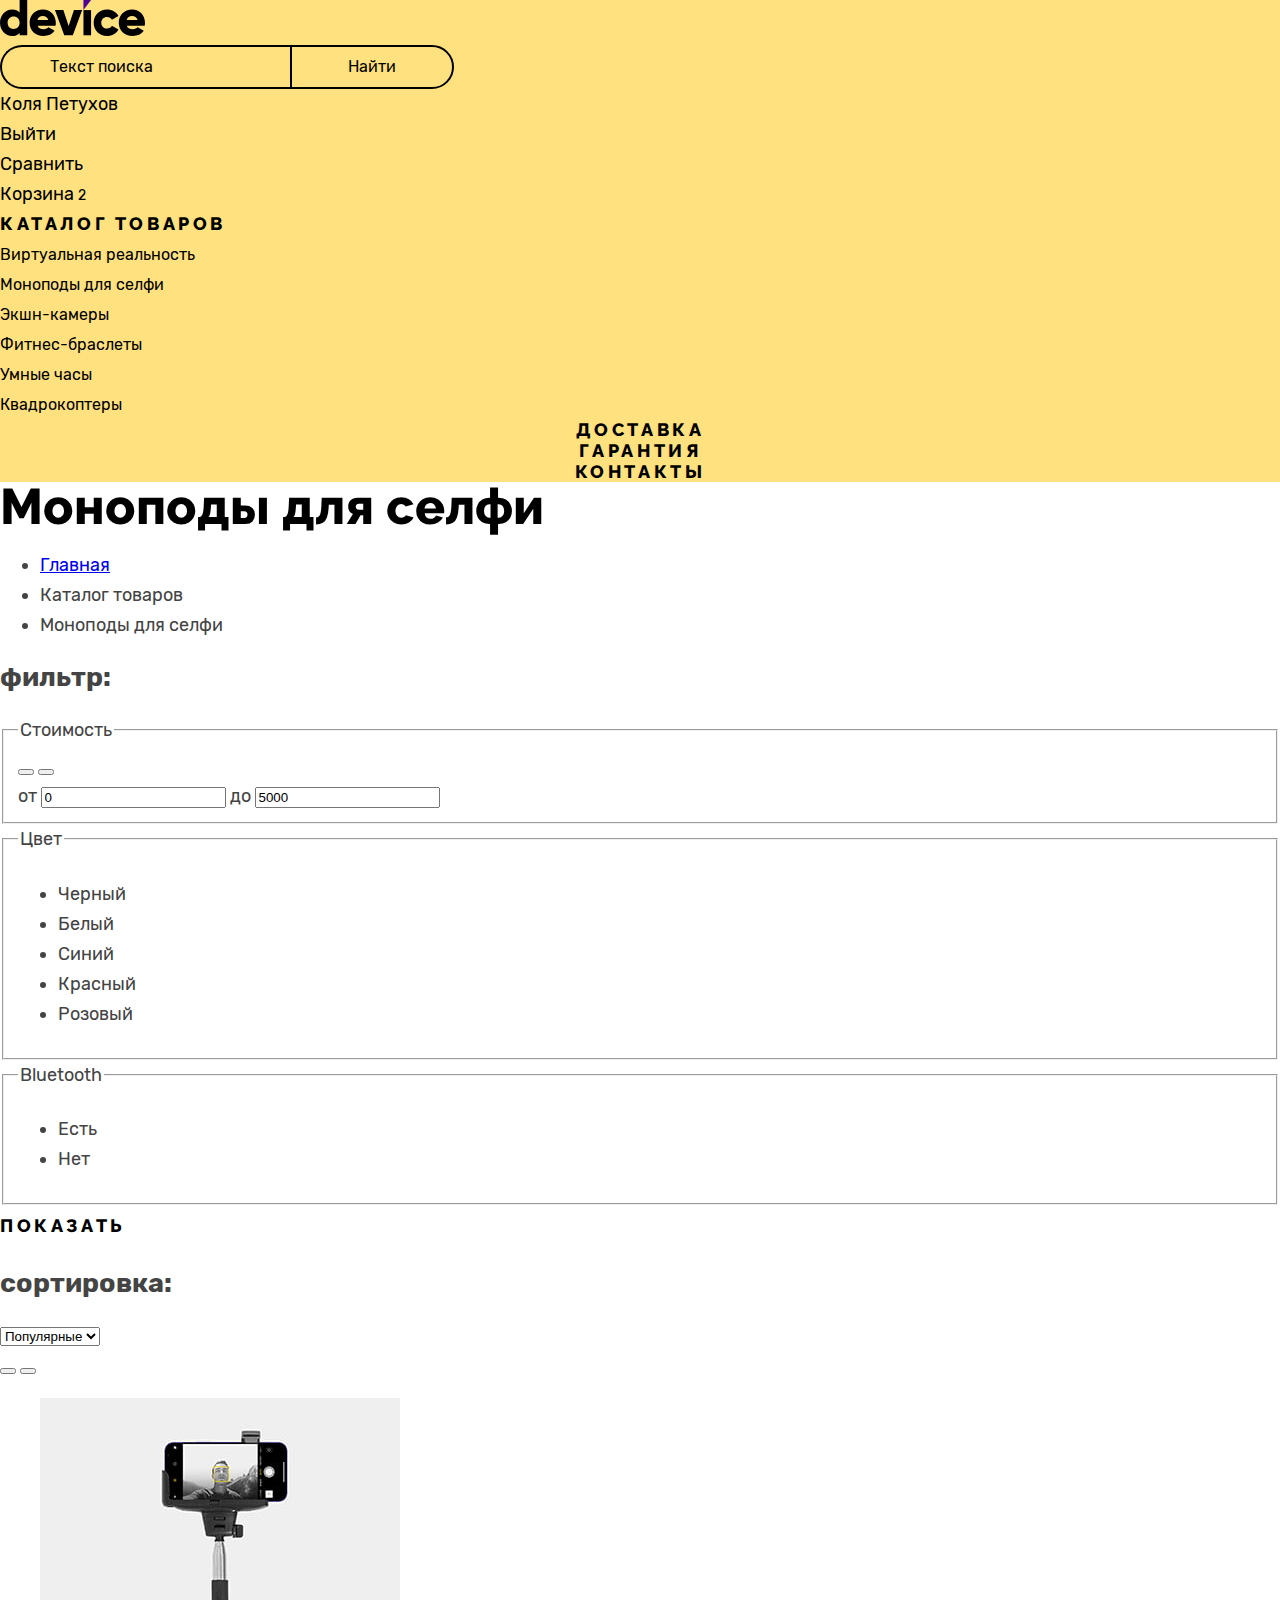
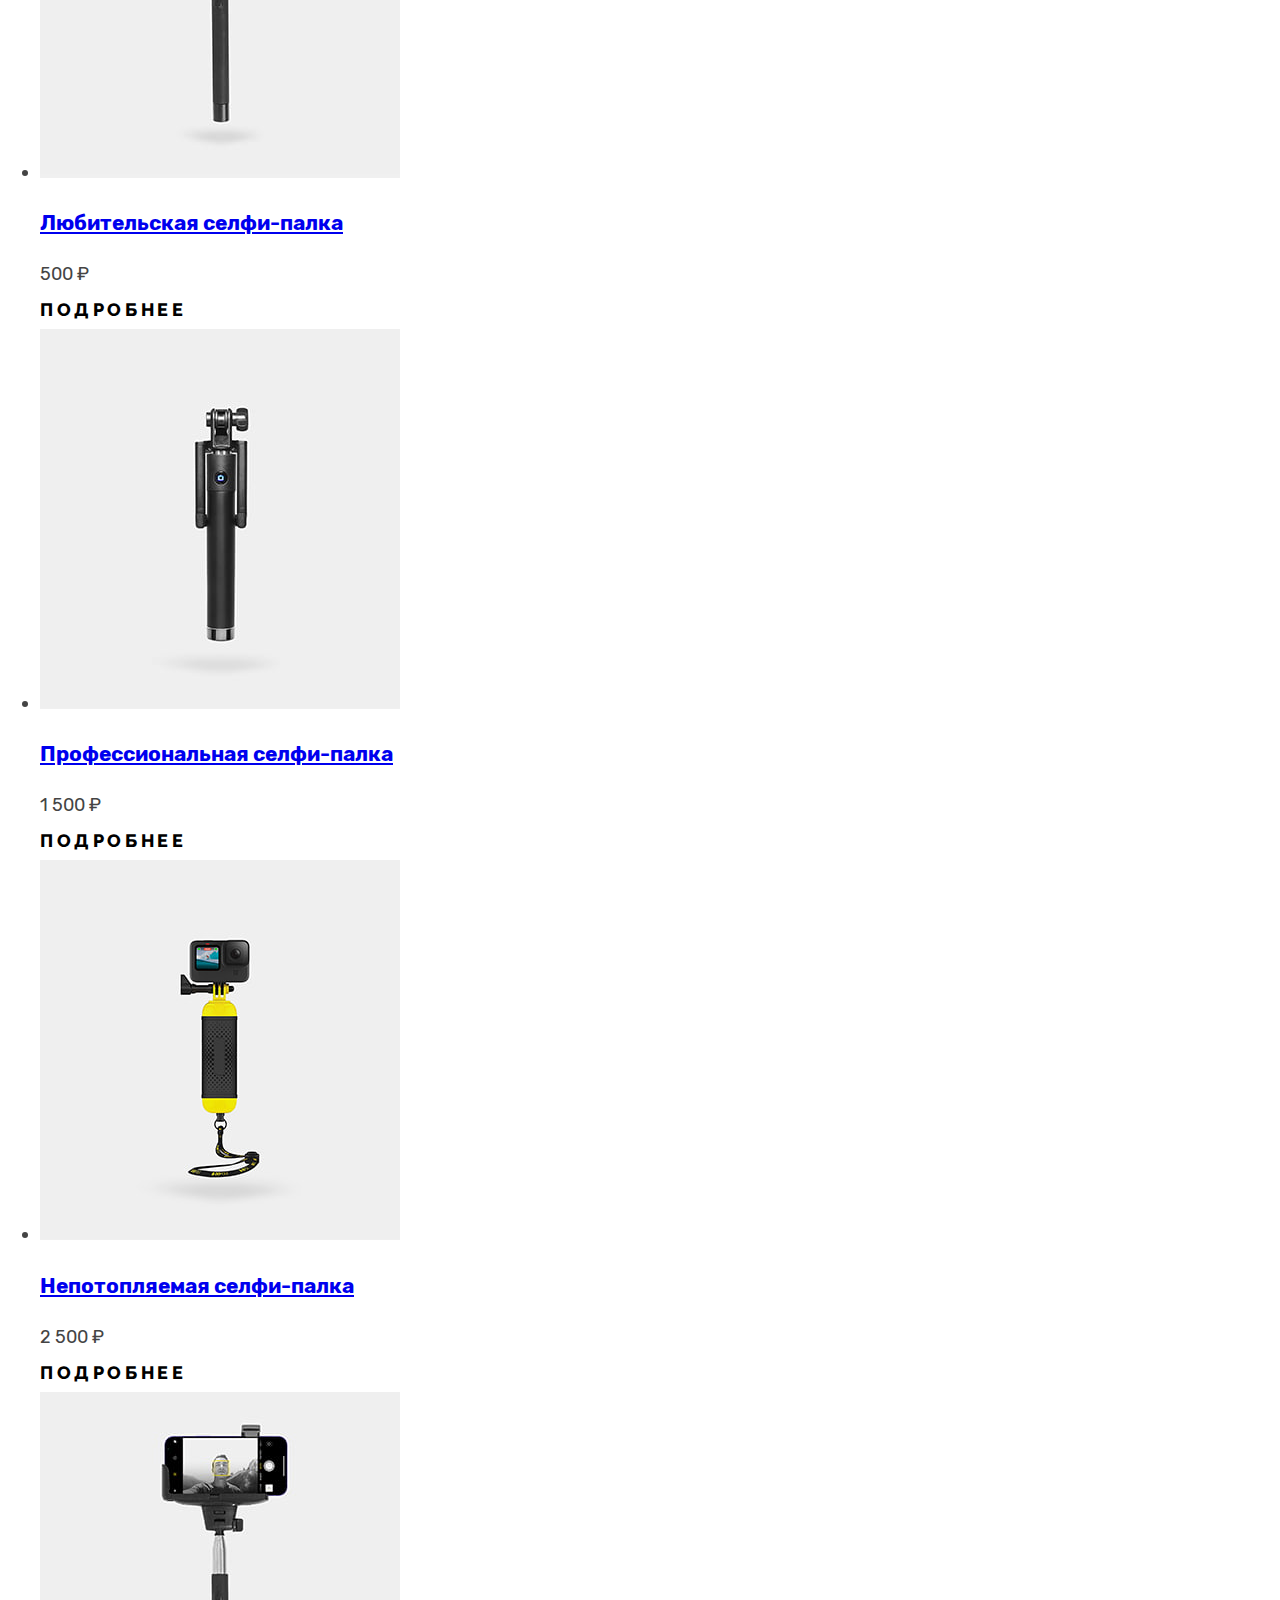
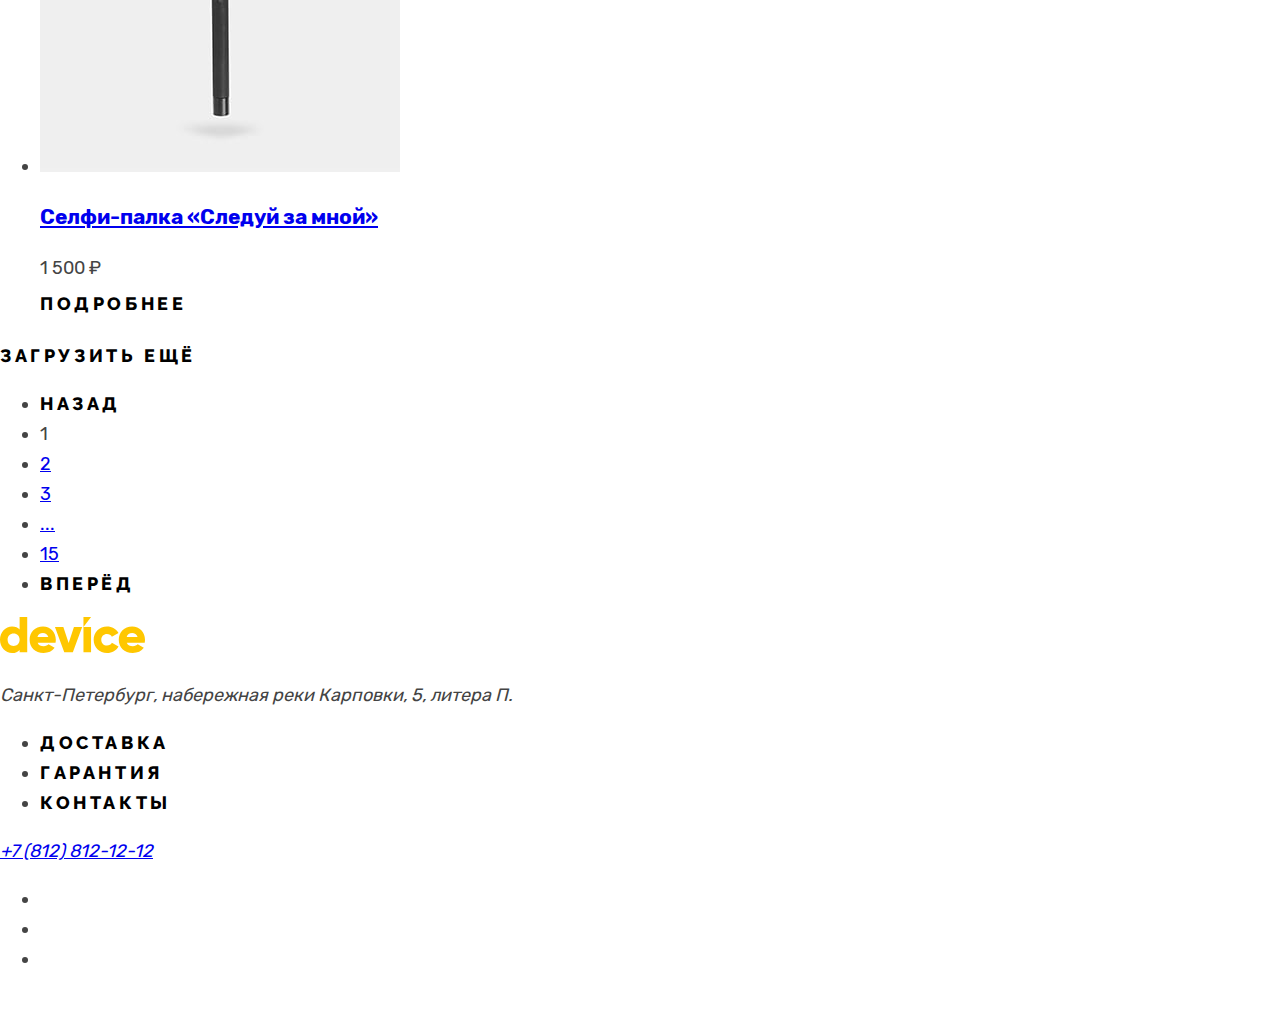
==== catalog.html @ df0207b0 "стилизует слайдер и категории" ====
<!DOCTYPE html>
<html lang="ru">

  <head>
    <meta charset="utf-8">
    <title>Девайс: каталог товаров.</title>
    <link rel="icon" href="favicon.ico">
    <link rel="icon" type="image/png" href="images/favicon.png">
    <link rel="stylesheet" href="styles/styles.css">
  </head>

  <body>
    <header class="main-header">
      <nav class="navigation">
        <a class="navigation-logo" href="index.html">
          <img class="main-header-logo" src="images/logo-main.svg" width="145" height="36" alt="Логотип сайта Девайс.">
        </a>
        <ul class="navigation-list">
          <li class="navigation-item">
            <form class="header-search-form" action="https://echo.htmlacademy.ru/courses" method="get">
              <label class="visually-hidden" for="header-search">Поиск по сайту</label>
              <input class="header-search-field" type="text" name="header-search" id="header-search"
                value="Текст поиска">
              <button class="header-search-button" type="submit">Найти</button>
            </form>
          </li>
          <li class="navigation-item">
            <a class="navigation-link header-log-in" href="#"><span class="logged-in">Коля Петухов</span></a>
            <a class="navigation-link header-log-out" href="#">Выйти</a>
          </li>
          <li class="navigation-item">
            <a class="navigation-link header-compare" href="#">Сравнить</a>
          </li>
          <li class="navigation-item">
            <a class="navigation-link header-basket" href="#">Корзина
              <span class="visually-hidden">Товаров в корзине</span>
              <span class="basket-count">2</span>
            </a>
          </li>
        </ul>
        <ul class="navigation-list navigation-menu">
          <li class="navigation-menu-item">
            <button class="catalog-menu button" type="button">Каталог товаров</button>
            <ul class="navigation-sublist">
              <li class="navigation-sublist-item">
                <a class="navigation-sublist-link menu-virtuality" href="#">Виртуальная реальность</a>
              </li>
              <li class="navigation-sublist-item">
                <a class="navigation-sublist-link menu-monopods" href="#">Моноподы для cелфи</a>
              </li>
              <li class="navigation-sublist-item">
                <a class="navigation-sublist-link menu-cameras" href="#">Экшн-камеры</a>
              </li>
              <li class="navigation-sublist-item">
                <a class="navigation-sublist-link menu-bracelets" href="#">Фитнес-браслеты</a>
              </li>
              <li class="navigation-sublist-item">
                <a class="navigation-sublist-link menu-watch" href="#">Умные часы</a>
              </li>
              <li class="navigation-sublist-item">
                <a class="navigation-sublist-link menu-copters" href="#">Квадрокоптеры</a>
              </li>
            </ul>
          </li>
          <li class="navigation-menu-item">
            <a class="navigation-link header-delivery button" href="#delivery">Доставка</a>
          </li>
          <li class="navigation-menu-item">
            <a class="navigation-link header-guarantee button" href="#guarantee">Гарантия</a>
          </li>
          <li class="navigation-menu-item">
            <a class="navigation-link header-contacts button" href="#contacts">Контакты</a>
          </li>
        </ul>
      </nav>
    </header>

    <main class="main-index">
      <header class="inner-header">
        <h1 class="inner-header-title main-title">Моноподы для селфи</h1>
        <ul class="breadcrumbs-list">
          <li class="breadcrumbs-item">
            <a class="breadcrumbs-link" href="index.html">Главная</a>
          </li>
          <li class="breadcrumbs-item">
            <a class="breadcrumbs-link">Каталог товаров</a>
          </li>
          <li class="breadcrumbs-item">
            <a class="breadcrumbs-link" title="Вы сейчас здесь">Моноподы для селфи</a>
          </li>
        </ul>
      </header>

      <section class="catalog-products">
        <h2 class="filter-title">фильтр:</h2>
        <form class="catalog-filter" action="https://echo.htmlacademy.ru/" method="get">

          <fieldset class="catalog-filter-group">
            <legend class="filter-group-title">Стоимость</legend>
            <div class="range">
              <div class="range-scale">
                <div class="range-bar" style="left: 0; width: 119px">
                  <button class="range-toggle toggle-min">
                    <span class="visually-hidden">Изменить минимальную цену.</span>
                  </button>
                  <button class="range-toggle toggle-max">
                    <span class="visually-hidden">Изменить максимальную цену.</span>
                  </button>
                </div>
              </div>
              <div class="range-wrapper-inputs">
                <label class="catalog-filter-label">
                  от <input class="range-input" type="number" value="0" name="min-price">
                </label>
                <label class="catalog-filter-label">
                  до <input class="range-input" type="number" value="5000" name="max-price">
                </label>
              </div>
            </div>
          </fieldset>

          <fieldset class="catalog-filter-group">
            <legend class="filter-group-title">Цвет</legend>
            <ul class="catalog-filter-list">
              <li class="catalog-filter-item">
                <label class="control">
                  <input class="visually-hidden control-input" type="checkbox" name="color-black" checked>
                  <span class="control-mark"></span>
                  <span class="control-label">Черный</span>
                </label>
              </li>
              <li class="catalog-filter-item">
                <label class="control">
                  <input class="visually-hidden control-input" type="checkbox" name="color-white" checked>
                  <span class="control-mark"></span>
                  <span class="control-label">Белый</span>
                </label>
              </li>
              <li class="catalog-filter-item">
                <label class="control">
                  <input class="visually-hidden control-input" type="checkbox" name="color-blue">
                  <span class="control-mark"></span>
                  <span class="control-label">Синий</span>
                </label>
              </li>
              <li class="catalog-filter-item">
                <label class="control">
                  <input class="visually-hidden control-input" type="checkbox" name="color-red">
                  <span class="control-mark"></span>
                  <span class="control-label">Красный</span>
                </label>
              </li>
              <li class="catalog-filter-item">
                <label class="control">
                  <input class="visually-hidden control-input" type="checkbox" name="color-pink">
                  <span class="control-mark"></span>
                  <span class="control-label">Розовый</span>
                </label>
              </li>
            </ul>
          </fieldset>

          <fieldset class="catalog-filter-group">
            <legend class="filter-group-title">Bluetooth</legend>
            <ul class="catalog-filter-list">
              <li class="catalog-filter-item">
                <label class="control">
                  <input class="visually-hidden control-input" type="radio" name="bluetooth" value="available" checked>
                  <span class="control-mark"></span>
                  <span class="control-label">Есть</span>
                </label>
              </li>
              <li class="catalog-filter-item">
                <label class="control">
                  <input class="visually-hidden control-input" type="radio" name="bluetooth" value="not-available">
                  <span class="control-mark"></span>
                  <span class="control-label">Нет</span>
                </label>
              </li>
            </ul>
          </fieldset>
          <button class="button button-basic" type="submit">Показать</button>
        </form>

        <div class="catalog-right-column">
          <h2 class="filter-title">сортировка:</h2>
          <div class="select sorting-type">
            <select class="select-control" aria-label="Сортировка">
              <option value="popular">Популярные</option>
              <option value="cheap">Дешёвые</option>
              <option value="expensive">Дорогие</option>
            </select>
          </div>
          <div class="sorting-view">
            <button class="from-less-to-more" type="button"></button>
            <button class="from-more-to-less" type="button"></button>
          </div>

          <ul class="product-list">
            <li class="product-card">
              <a class="product-card-image-link" href="#">
                <img class="product-card-image" src="images/catalog/product-1.jpg" width="360" height="380" alt="">
              </a>
              <div class="product-card-content">
                <a class="product-card-title-link" href="#">
                  <h3 class="product-card-title">Любительская селфи-палка</h3>
                </a>
                <span class="product-card-price">500 ₽</span>
              </div>
              <a class="button button-basic product-card-button" href="#">Подробнее</a>
            </li>
            <li class="product-card">
              <a class="product-card-image-link" href="#">
                <img class="product-card-image" src="images/catalog/product-2.jpg" width="360" height="380" alt="">
              </a>
              <div class="product-card-content">
                <a class="product-card-title-link" href="#">
                  <h3 class="product-card-title">Профессиональная селфи-палка</h3>
                </a>
                <span class="product-card-price">1 500 ₽</span>
              </div>
              <a class="button button-basic product-card-button" href="#">Подробнее</a>
            </li>
            <li class="product-card">
              <a class="product-card-image-link" href="#">
                <img class="product-card-image" src="images/catalog/product-3.jpg" width="360" height="380" alt="">
              </a>
              <div class="product-card-content">
                <a class="product-card-title-link" href="#">
                  <h3 class="product-card-title">Непотопляемая селфи-палка</h3>
                </a>
                <span class="product-card-price">2 500 ₽</span>
              </div>
              <a class="button button-basic product-card-button" href="#">Подробнее</a>
            </li>
            <li class="product-card">
              <a class="product-card-image-link" href="#">
                <img class="product-card-image" src="images/catalog/product-1.jpg" width="360" height="380" alt="">
              </a>
              <div class="product-card-content">
                <a class="product-card-title-link" href="#">
                  <h3 class="product-card-title">Селфи-палка «Следуй за мной»</h3>
                </a>
                <span class="product-card-price">1 500 ₽</span>
              </div>
              <a class="button button-basic product-card-button" href="#">Подробнее</a>
            </li>
          </ul>

          <button class="button button-extra" type="button">Загрузить ещЁ</button>

          <div class="pagination-container">
            <ul class="pagination">
              <li class="pagination-item">
                <a class="pagination-link pagination-prev pagination-disabled button">Назад</a>
              </li>
              <li class="pagination-item">
                <a class="pagination-link pagination-current">1</a>
              </li>
              <li class="pagination-item">
                <a class="pagination-link" href="#">2</a>
              </li>
              <li class="pagination-item">
                <a class="pagination-link" href="#">3</a>
              </li>
              <li class="pagination-item">
                <a class="pagination-link" href="#">...</a>
              </li>
              <li class="pagination-item">
                <a class="pagination-link" href="#">15</a>
              </li>
              <li class="pagination-item">
                <a class="pagination-link pagination-next button" href="#">Вперёд</a>
              </li>
            </ul>
          </div>
        </div>
      </section>
    </main>

    <footer class="page-footer">
      <section class="footer-contacts">
        <h2 class="visually-hidden">Контакты</h2>
        <img class="footer-logo" src="images/logo-footer.svg" width="145" height="36" alt="Логотип сайта Девайс.">
        <address class="footer-contacts-address">
          <p class="footer-about-text">Санкт-Петербург, набережная реки Карповки, 5, литера П.</p>
        </address>
      </section>
      <section class="footer-services">
        <h2 class="visually-hidden">Наши услуги</h2>
        <ul class="footer-services-list">
          <li class="footer-services-item">
            <a class="footer-services-link footer-delivery button" href="#delivery">Доставка</a>
          </li>
          <li class="footer-services-item">
            <a class="footer-services-link footer-guarantee button" href="#guarantee">Гарантия</a>
          </li>
          <li class="footer-services-item">
            <a class="footer-services-link footer-contacts button" href="#contacts">Контакты</a>
          </li>
        </ul>
      </section>
      <section class="footer-tel">
        <h2 class="visually-hidden">Телефон</h2>
        <address class="footer-address">
          <a class="footer-address-phone" href="tel:+78128121212">+7 (812) 812-12-12</a>
        </address>
      </section>
      <section class="footer-social">
        <h2 class="visually-hidden">Соцсети</h2>
        <ul class="footer-social-list">
          <li class="footer-social-item">
            <a class="footer-social-link telegram" href="https://t.me/htmlacademy">
              <span class="visually-hidden">Телеграм.</span>
            </a>
          </li>
          <li class="footer-social-item">
            <a class="footer-social-link youtube" href="https://www.youtube.com/user/htmlacademyru">
              <span class="visually-hidden">Ютуб.</span>
            </a>
          </li>
          <li class="footer-social-item">
            <a class="footer-social-link twitter" href="https://twitter.com/htmlacademy_ru">
              <span class="visually-hidden">Твиттер.</span>
            </a>
          </li>
        </ul>
      </section>
      <section class="footer-html">
        <h2 class="visually-hidden">Сайт разработчика</h2>
        <a class="htmlacademy-link" href="https://htmlacademy.ru/">

          <svg class="htmlacademy-icon" aria-hidden="true" focusable="false" width="115" height="33" fill="none"
            xmlns="http://www.w3.org/2000/svg">
            <path fill-rule="evenodd" clip-rule="evenodd"
              d="M0 12.9v2.6h2.5v-2.6H0ZM11.6 4.5c-1.6 0-2.8.7-3.6 1.7h-.1V0h-2v15.5h2v-5.3c0-2.1 1.3-3.6 3.3-3.6 1.8 0 2.9 1.4 2.9 3.2v5.7h2V9.4c.1-3-1.8-4.9-4.5-4.9ZM26.6 4.8h-4.8V1.1h-2v3.8h-1.9v2h1.9v6c0 1.7 1 2.7 2.7 2.7h4.1v-2h-3.7c-.7 0-1.1-.4-1.1-1.1V6.8h4.8v-2ZM41.1 4.6c-1.6 0-2.9.8-3.5 2.1h-.1c-.6-1.2-1.8-2.1-3.4-2.1-1.4 0-2.5.8-3.1 1.8h-.1V4.8H29v10.6h2V10c0-2 1-3.5 2.6-3.5 1.5 0 2.4 1 2.4 2.6v6.3h2V9.8c0-2.4 1.4-3.3 2.6-3.3 1.5 0 2.4 1 2.4 2.6v6.3h2V8.9c.1-2.5-1.4-4.3-3.9-4.3ZM47.8 12.7c0 1.7 1 2.7 2.8 2.7h2v-2h-1.7c-.7 0-1.1-.4-1.1-1.1V0h-2v12.7ZM28.9 19.7c-.9-1.1-2.2-1.8-3.9-1.8-3.1 0-5.4 2.3-5.4 5.6s2.3 5.6 5.4 5.6c1.8 0 3-.8 3.8-1.9h.1v1.6h2V18.2h-2v1.5Zm-3.6 7.4c-2.2 0-3.6-1.6-3.6-3.6s1.4-3.6 3.6-3.6 3.6 1.6 3.6 3.6c0 1.9-1.4 3.6-3.6 3.6ZM44.2 22c-.5-2.4-2.6-4.1-5.4-4.1a5.4 5.4 0 0 0-5.6 5.6c0 3.1 2.2 5.6 5.6 5.6 2.8 0 4.9-1.8 5.4-4.2h-2.1a3.4 3.4 0 0 1-3.3 2.3c-2.2 0-3.6-1.6-3.6-3.6s1.4-3.6 3.6-3.6c1.6 0 2.8 1 3.3 2.2h2.1V22ZM55.1 19.7c-.9-1.1-2.2-1.8-3.9-1.8-3.1 0-5.4 2.3-5.4 5.6s2.3 5.6 5.4 5.6c1.8 0 3-.8 3.8-1.9h.1v1.6h2V18.2h-2v1.5Zm-3.6 7.4c-2.2 0-3.6-1.6-3.6-3.6s1.4-3.6 3.6-3.6 3.6 1.6 3.6 3.6c0 1.9-1.5 3.6-3.6 3.6ZM68.7 19.8c-.9-1.1-2.2-1.9-3.9-1.9-3.1 0-5.4 2.3-5.4 5.6s2.2 5.6 5.4 5.6c1.7 0 3-.8 3.8-1.8h.1v1.5h2V13.4h-2v6.4Zm-3.6 7.3c-2.2 0-3.6-1.6-3.6-3.6s1.4-3.6 3.6-3.6 3.6 1.6 3.6 3.6c-.1 2-1.5 3.6-3.6 3.6ZM78.3 17.9c-3.3 0-5.5 2.5-5.5 5.6 0 3 2.1 5.6 5.5 5.6 2.5 0 4.5-1.3 5.2-3.6h-2.1c-.5 1-1.6 1.6-3 1.6-1.9 0-3.3-1.3-3.4-2.9h8.8c.2-3.6-2-6.3-5.5-6.3Zm0 1.9c1.7 0 3 1 3.3 2.6h-6.5c.3-1.5 1.5-2.6 3.2-2.6ZM98.2 17.9c-1.6 0-2.9.8-3.6 2h-.1c-.6-1.2-1.8-2-3.4-2-1.4 0-2.5.7-3.1 1.8v-1.5h-1.9v10.6h2v-5.4c0-2 1-3.4 2.6-3.5 1.5 0 2.4 1 2.4 2.6v6.3h2v-5.6c0-2.4 1.4-3.3 2.6-3.3 1.5 0 2.4 1 2.4 2.6v6.3h2v-6.5c.1-2.6-1.4-4.4-3.9-4.4ZM109.4 27l-3.6-8.9h-2.2l4.8 11.6c-.3.9-.7 1.2-1.7 1.2h-2.5v2h2.5c1.8 0 2.8-.8 3.5-2.6l4.7-12.2h-2.1l-3.4 8.9Z" />
          </svg>
          <span class="visually-hidden">Ссылка на htmlacademy</span>
        </a>
      </section>
    </footer>
  </body>

</html>
---- styles/styles.css ----
@font-face {
  font-family: "Raleway";
  font-style: normal;
  font-weight: 800;
  src: url("../fonts/raleway/raleway-800.woff2") format("woff2");
  font-display: swap;
}

@font-face {
  font-family: "Rubik";
  font-style: normal;
  font-weight: 400;
  src: url("../fonts/rubik/rubik-400.woff2") format("woff2");
  font-display: swap;
}

@font-face {
  font-family: "Rubik";
  font-style: normal;
  font-weight: 700;
  src: url("../fonts/rubik/rubik-700.woff2") format("woff2");
  font-display: swap;
}

*,
*::before,
*::after {
  box-sizing: border-box;
}

:root {
  --basic-black: #000000;
  --basic-dark: #444444;
  --basic-grey: #dcdcdc;
  --basic-light-grey: #ebebeb;
  --basic-light: #f0f0f0;
  --basic-white: #ffffff;
  --extra-yellow: #ffe17f;
  --extra-yellow-dark: #ffc700;
  --extra-purple: #af4fff;
  --status-error: #ff3d3d;
  --status-warning: #fd912e;
  --status-success: #08af00;
}

html {
  height: 100vh;
}

body {
  margin: 0;
  min-height: 100vh;
  font-family: "Rubik", sans-serif;
  font-weight: 400;
  font-size: 18px;
  line-height: 30px;
  background-color: var(--basic-white);
  color: var(--basic-dark);
}

img {
  max-width: 100%;
  object-fit: contain;
}

.visually-hidden {
  position: absolute;
  width: 1px;
  height: 1px;
  margin: -1px;
  padding: 0;
  border: 0;
  clip: rect(0 0 0 0);
  overflow: hidden;
}

.page-wrapper {
  /* display: grid;
  grid-template-rows: auto 1fr auto; */
  min-height: 100vh;
  width: 1160px;
  margin: 0 auto;
}

.button {
  display: inline-block;
  font-family: "Raleway", sans-serif;
  font-weight: 800;
  font-size: 18px;
  line-height: 21px;
  letter-spacing: 0.2em;
  text-transform: uppercase;
  color: var(--basic-black);
  background-color: inherit;
  text-align: center;
  border: none;
  text-decoration: none;
  cursor: pointer;
  padding: 0;
}

.button-more {
  width: 220px;
}

.button-services {
  width: 160px;
}

.button-about {
  width: 270px;
}

.button-write {
  width: 260px;
}

.button-basic {
  position: relative;
  height: 40px;
  padding: 10px 0;
}

.button-basic::after {
  position: absolute;
  content: "";
  left: 0;
  top: 16px;
  width: inherit;
  height: 8px;
  background-color: var(--extra-yellow);
  z-index: -1;
}

.button-basic:hover::after {
  top: 0;
  height: inherit;
}

.button-basic:active::after {
  top: 0;
  height: inherit;
  background-color: var(--extra-yellow-dark);
}

.button-basic:focus {
  outline: 2px solid var(--extra-purple);
}

.button-basic:disabled {
  opacity: 0.3;
}

.main-header {
  min-height: 300px;
  background-color: var(--extra-yellow);
}

.navigation-list {
  /* display: flex;
  flex-wrap: wrap; */
  margin: 0;
  padding: 0;
  list-style-type: none;
}

.header-search-form {
  display: flex;
}

.header-search-field {
  font-family: inherit;
  font-size: 16px;
  line-height: 20px;
  background-color: inherit;
  border: 2px solid var(--basic-black);
  border-right: none;
  border-radius: 50px 0 0 50px;
  padding: 10px 48px;
}

.header-search-button {
  font-family: inherit;
  font-size: 16px;
  line-height: 20px;
  background-color: inherit;
  border: 2px solid var(--basic-black);
  border-radius: 0 50px 50px 0;
  padding: 10px 56px;
}

.navigation-link {
  display: block;
  color: var(--basic-black);
  text-decoration: none;
}

.basket-count {
  font-size: 14px;
  line-height: 17px;
}

.navigation-sublist {
  margin: 0;
  padding: 0;
  list-style-type: none;
}

.navigation-sublist-link {
  font-size: 16px;
  line-height: 18px;
  color: var(--basic-black);
  text-decoration: none;
}

.slider-pagination {
  margin: 0;
  padding: 0;
  list-style-type: none;
}

.slider-text-column {
  width: 560px;
}

.slider-list {
  margin: 0;
  padding: 0;
  list-style-type: none;
}

.slide-number {
  font-weight: 700;
  font-size: 180px;
  line-height: 30px;
  /* color: var(--basic-white); */
}

.main-title {
  font-family: "Raleway", sans-serif;
  font-weight: 800;
  font-size: 50px;
  line-height: 50px;
  color: var(--basic-black);
  margin: 0;
}

.slider-description {
  margin: 0;
}

.feature-list {
  margin: 0;
  padding: 0;
  list-style-type: none;
  display: grid;
  grid-template-columns: max-content max-content max-content;
  row-gap: 12px;
}

.short-gap {
  column-gap: 20px;
}

.long-gap {
  column-gap: 40px;
}

.feature-definition {
  margin: 0;
  font-size: 36px;
  line-height: 30px;
  color: var(--basic-black);
}

.feature-term {
  font-size: 16px;
  grid-row: 2 / 3;
}

.product-category-list {
  margin: 0;
  padding: 0;
  list-style-type: none;
  display: grid;
  grid-template-columns: repeat(6, 160px);
  gap: 40px;
}

.product-category-link {
  position: relative;
}

.product-category-link::before {
  display: block;
  content: "";
  width: 160px;
  height: 160px;
  background-color: var(--extra-yellow);
  background-repeat: no-repeat;
  background-position: center;
  margin-bottom: 32px;
}

.product-category-title {
  text-transform: none;
  line-height: 24px;
  letter-spacing: -0.02em;
  text-align: start;
  margin: 0;
  height: 60px;
}

.category-virtuality::before {
  background-image: url("../images/category/virtuality.svg");
}

.category-monopods::before {
  background-image: url("../images/category/monopods.svg");
  background-position: bottom center;
}

.category-cameras::before {
  background-image: url("../images/category/cameras.svg");
}


.category-bracelets::before {
  background-image: url("../images/category/bracelets.svg");
}


.category-watch::before {
  background-image: url("../images/category/watch.svg");
}


.category-copters::before {
  background-image: url("../images/category/copters.svg");
}

.product-category-link:hover::before {
  background-color: var(--extra-yellow-dark);
}

.product-category-link:active {
  opacity: 0.3;
}

/* Фокус не доделан */
/* .product-category-link::after {
  content: "";
  position: absolute;
  top: 0;
  left:0;
  outline: 2px solid var(--extra-purple);
  width: 160px;
  height: 253px;
  display: none;
} */
/*
.product-category-link:focus-within > .product-category-link::after  {
  display: block;
  outline: 2px solid var(--extra-purple);
} */

.services-info {
  position: relative;
  min-height: 320px;
  display: flex;
}

.services-button-list {
  margin: auto 0;
  padding: 0;
  list-style-type: none;
  max-width: 280px;
}

.active-button {
  width: 280px;
  background-color: var(--basic-black);

}

.active-button .button {
  color: var(--extra-yellow)
}

.services-button:not(:last-child) {
  margin-bottom: 35px;
}

.services-info::after {
  content: "";
  position: absolute;
  width: 7px;
  height: 319px;
  top: 0;
  left: 280px;
  background-color: var(--basic-black);
}

.services-card-list {
  margin: auto 0 auto 116px;
  padding: 0;
  list-style-type: none;
}

.services-card {
  display: none;
  max-width: 730px;
}

.active-card {
  display: block;
}

.services-card-title {
  margin-bottom: 34px;
}

.services-card-text {
  margin: 0;
}

.services-card-wrapper {
  display: flex;
}

.services-description {
  max-width: 480px;
  margin-right: 83px;
}
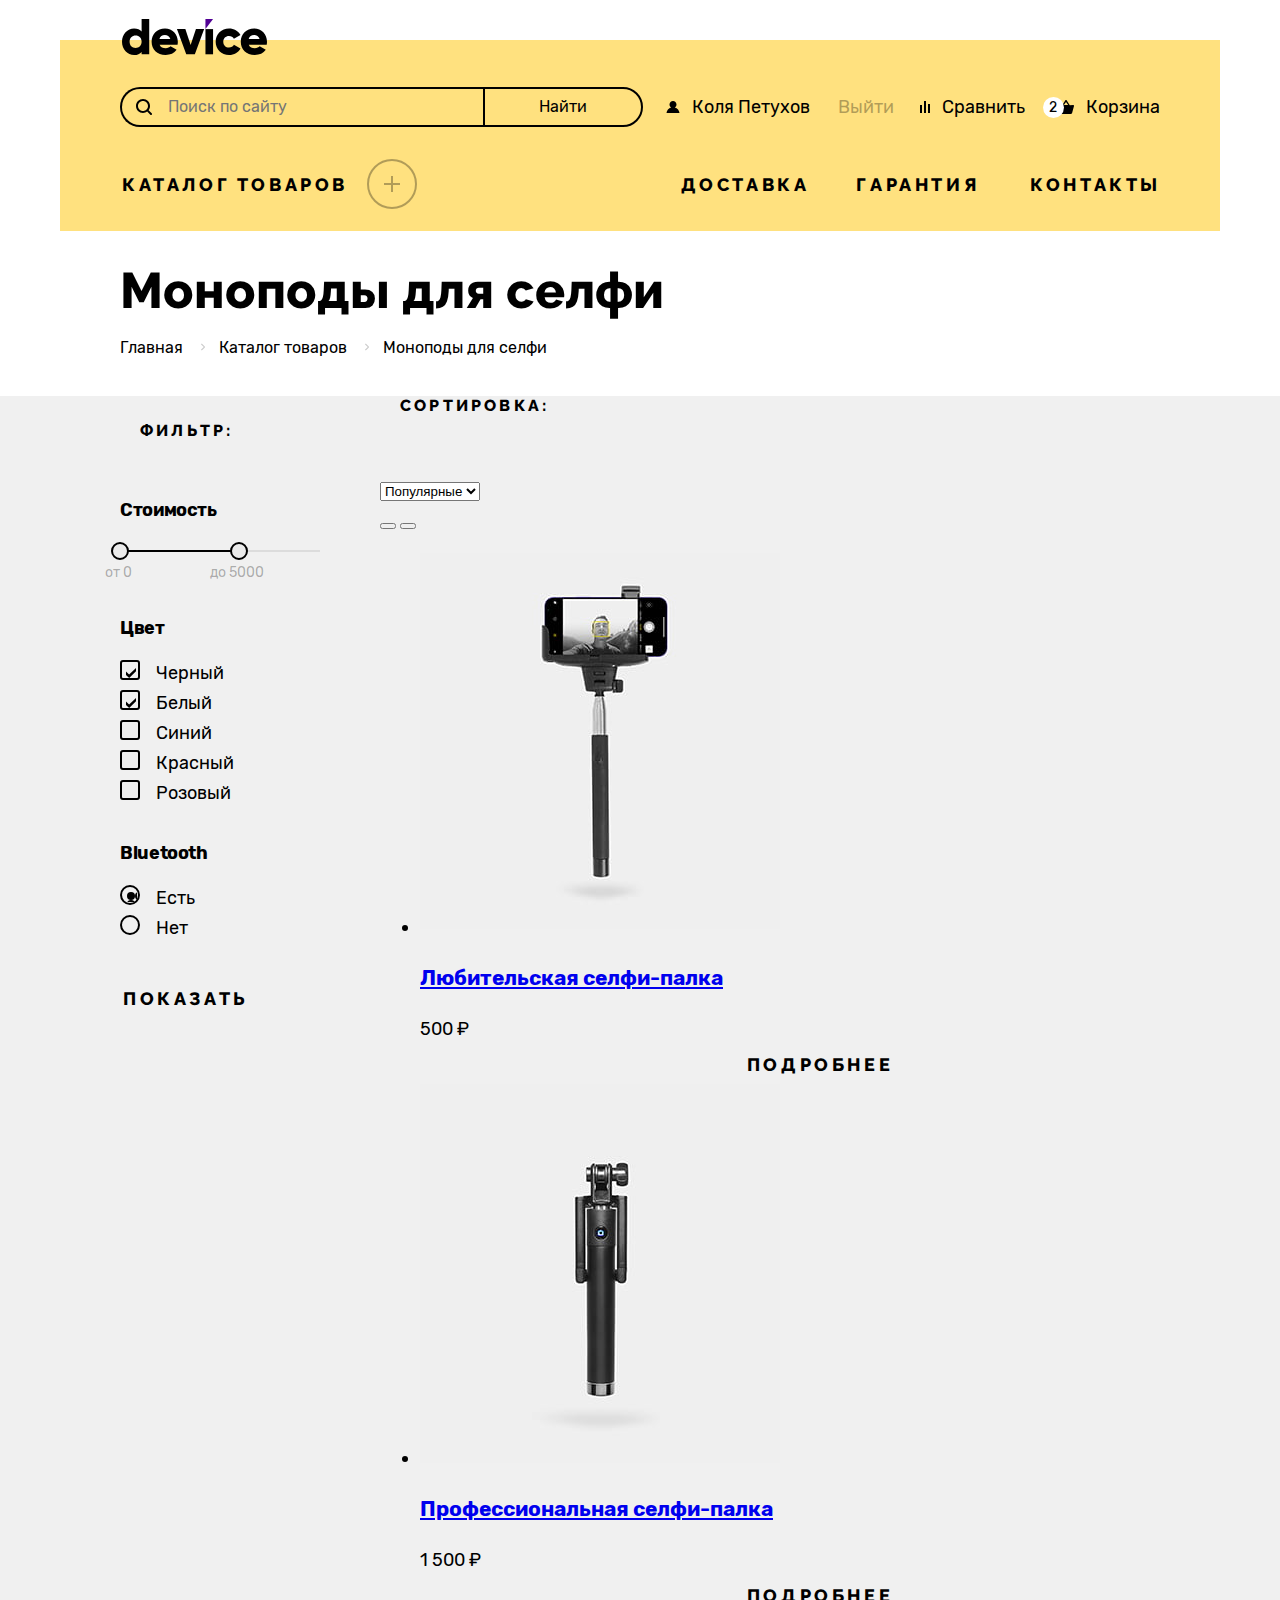
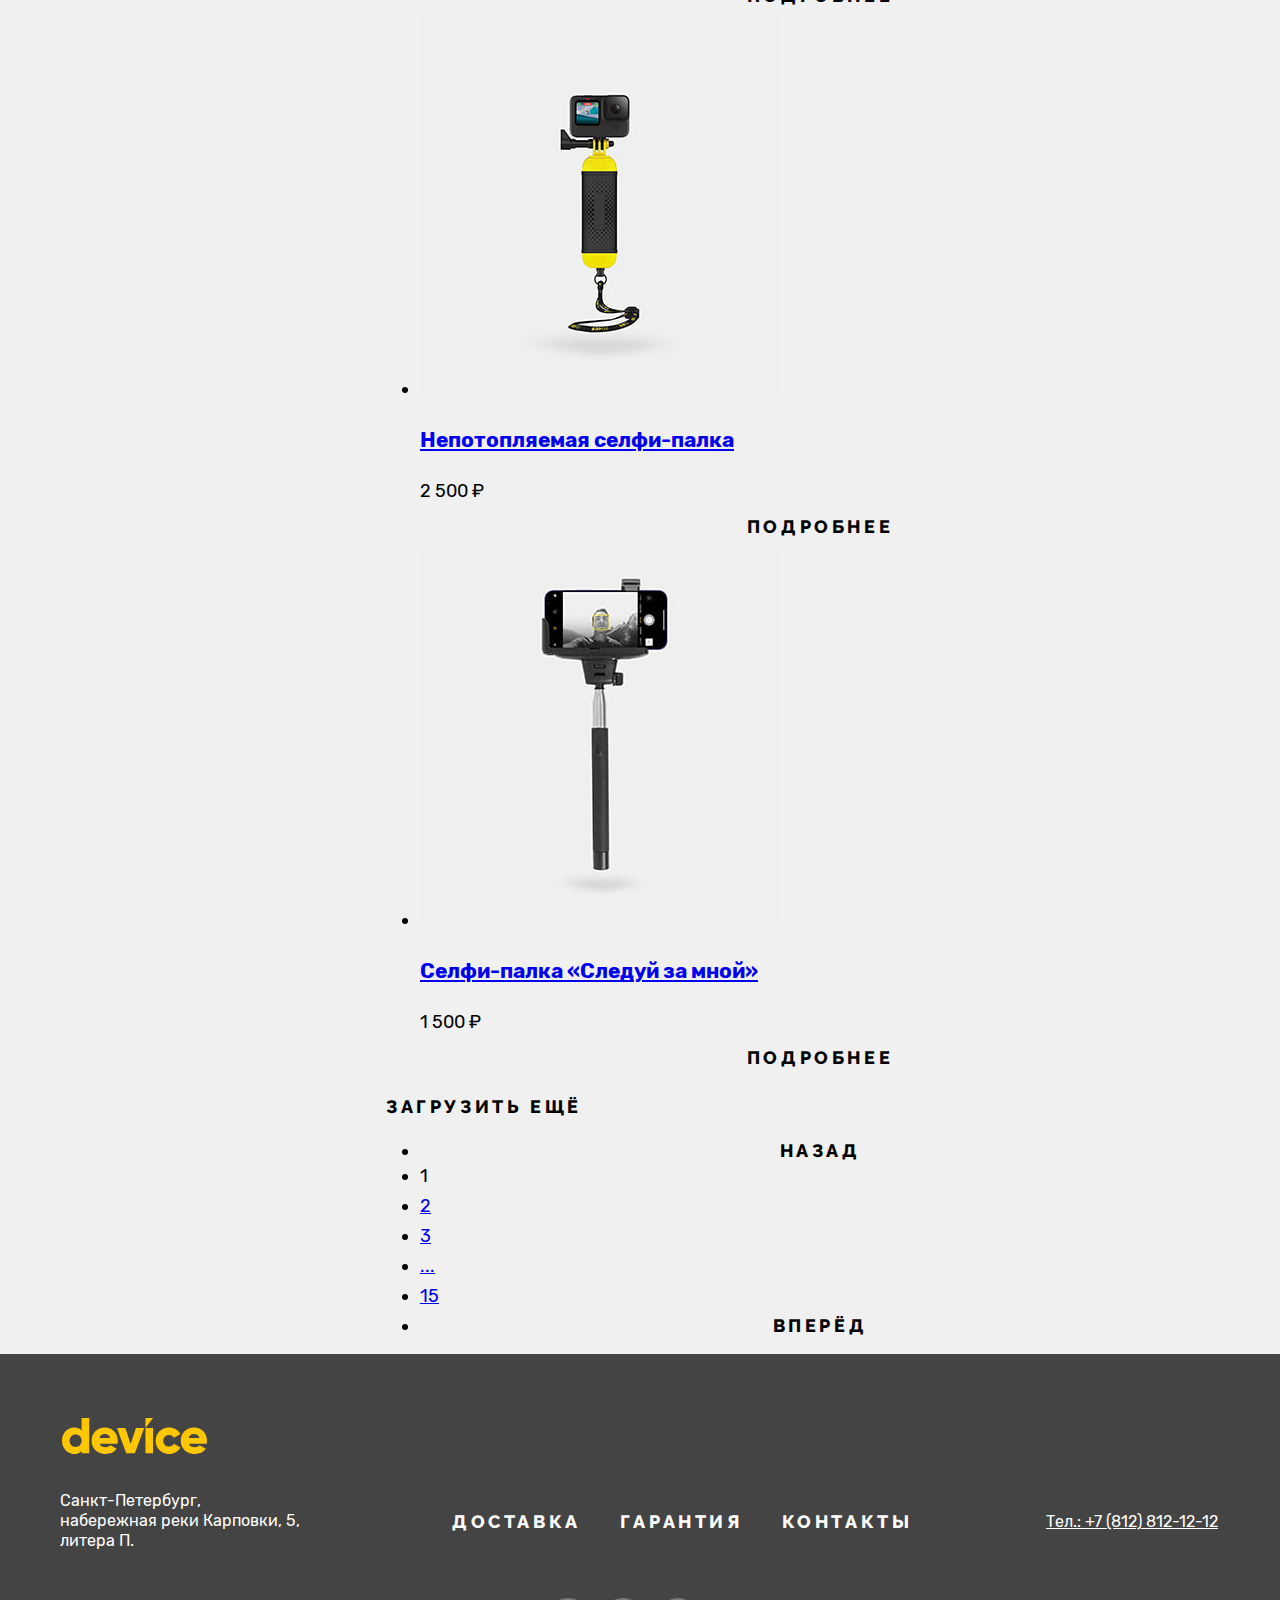
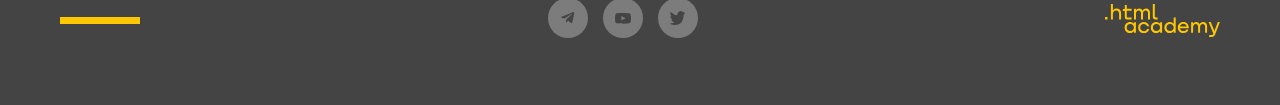
==== commit c9ed1753: "2 страница" ====
--- a/catalog.html
+++ b/catalog.html
@@ -10,334 +10,442 @@
   </head>
 
   <body>
-    <header class="main-header">
-      <nav class="navigation">
+    <header class="main-header main-header-index">
+      <div class="container">
         <a class="navigation-logo" href="index.html">
           <img class="main-header-logo" src="images/logo-main.svg" width="145" height="36" alt="Логотип сайта Девайс.">
         </a>
-        <ul class="navigation-list">
-          <li class="navigation-item">
-            <form class="header-search-form" action="https://echo.htmlacademy.ru/courses" method="get">
-              <label class="visually-hidden" for="header-search">Поиск по сайту</label>
-              <input class="header-search-field" type="text" name="header-search" id="header-search"
-                value="Текст поиска">
-              <button class="header-search-button" type="submit">Найти</button>
-            </form>
-          </li>
-          <li class="navigation-item">
-            <a class="navigation-link header-log-in" href="#"><span class="logged-in">Коля Петухов</span></a>
-            <a class="navigation-link header-log-out" href="#">Выйти</a>
-          </li>
-          <li class="navigation-item">
-            <a class="navigation-link header-compare" href="#">Сравнить</a>
-          </li>
-          <li class="navigation-item">
-            <a class="navigation-link header-basket" href="#">Корзина
-              <span class="visually-hidden">Товаров в корзине</span>
-              <span class="basket-count">2</span>
-            </a>
-          </li>
-        </ul>
-        <ul class="navigation-list navigation-menu">
-          <li class="navigation-menu-item">
-            <button class="catalog-menu button" type="button">Каталог товаров</button>
-            <ul class="navigation-sublist">
-              <li class="navigation-sublist-item">
-                <a class="navigation-sublist-link menu-virtuality" href="#">Виртуальная реальность</a>
-              </li>
-              <li class="navigation-sublist-item">
-                <a class="navigation-sublist-link menu-monopods" href="#">Моноподы для cелфи</a>
-              </li>
-              <li class="navigation-sublist-item">
-                <a class="navigation-sublist-link menu-cameras" href="#">Экшн-камеры</a>
-              </li>
-              <li class="navigation-sublist-item">
-                <a class="navigation-sublist-link menu-bracelets" href="#">Фитнес-браслеты</a>
-              </li>
-              <li class="navigation-sublist-item">
-                <a class="navigation-sublist-link menu-watch" href="#">Умные часы</a>
-              </li>
-              <li class="navigation-sublist-item">
-                <a class="navigation-sublist-link menu-copters" href="#">Квадрокоптеры</a>
-              </li>
-            </ul>
-          </li>
-          <li class="navigation-menu-item">
-            <a class="navigation-link header-delivery button" href="#delivery">Доставка</a>
-          </li>
-          <li class="navigation-menu-item">
-            <a class="navigation-link header-guarantee button" href="#guarantee">Гарантия</a>
-          </li>
-          <li class="navigation-menu-item">
-            <a class="navigation-link header-contacts button" href="#contacts">Контакты</a>
-          </li>
-        </ul>
-      </nav>
+        <nav class="navigation">
+          <ul class="navigation-list">
+            <li class="navigation-item search">
+              <form class="header-search-form" action="https://echo.htmlacademy.ru/courses" method="get">
+                <label class="header-search-label">
+                  <input class="header-search-field" type="text" name="header-search" placeholder="Поиск по сайту">
+                  <span class="visually-hidden">Поиск по сайту</span>
+                </label>
+                <button class="header-search-button" type="submit">Найти</button>
+              </form>
+            </li>
+            <li class="navigation-item log-in">
+              <a class="navigation-link" href="#">
+                <svg class="navigation-icon" aria-hidden="true" focusable="false" width="14" height="12" fill="none"
+                  xmlns="http://www.w3.org/2000/svg">
+                  <path
+                    d="M.5 12h13c-.2-2.6-2.1-4.8-4.7-5.5 1-.6 1.7-1.7 1.7-3C10.5 1.6 8.9 0 7 0S3.5 1.6 3.5 3.5c0 1.3.7 2.4 1.7 3C2.6 7.2.7 9.4.5 12Z"
+                    fill="#000" />
+                </svg>
+                <span class="navigation-text logged-in">Коля Петухов</span>
+              </a>
+              <a class="navigation-link button-log-out" href="#">Выйти</a>
+            </li>
+            <li class="navigation-item compare">
+              <a class="navigation-link" href="#">
+                <svg class="navigation-icon" aria-hidden="true" focusable="false" width="10" height="12" fill="none"
+                  xmlns="http://www.w3.org/2000/svg">
+                  <path d="M6 0H4v12h2V0ZM2 4H0v8h2V4ZM10 3H8v9h2V3Z" fill="#000" />
+                </svg>
+                <span class="navigation-text">Сравнить</span>
+              </a>
+            </li>
+            <li class="navigation-item basket">
+              <a class="navigation-link" href="#">
+                <span class="visually-hidden">Товаров в корзине</span>
+                <span class="basket-count">2</span>
+                <svg class="navigation-icon" aria-hidden="true" focusable="false" width="16" height="14" fill="none"
+                  xmlns="http://www.w3.org/2000/svg">
+                  <path
+                    d="m15.3 5-3.5.2L8.6.3C8.5.1 8.2 0 8 0c-.2 0-.5.1-.6.3L4.2 5.2H.7c-.4 0-.7.3-.7.7v.2l1.9 6.8c.2.7.7 1.1 1.4 1.1h9.4c.7 0 1.2-.4 1.4-1.1L16 6v-.2c0-.4-.3-.8-.7-.8ZM8 1.9l2.2 3.2H5.9L8 1.9Z"
+                    fill="#000" />
+                </svg>
+                <span class="navigation-text">Корзина</span>
+              </a>
+              <div class="popover popover-basket">
+                <div class="popover-content">
+                  <h2 class="visually-hidden">Корзина</h2>
+                  <ul class="basket-items-list">
+                    <li class="basket-item">
+                      <div class="basket-item-wrapper">
+                        <img class="basket-item-image" src="/images/catalog/product-1.jpg" width="39" height="43"
+                          alt="">
+                        <a class="basket-item-title" href="#">Любительская <br>селфи-палка</a>
+                      </div>
+                      <button class="basket-item-button" type="button">
+                        <svg class="basket-item-button-icon" aria-hidden="true" focusable="false" width="11" height="11"
+                          fill="none" xmlns="http://www.w3.org/2000/svg">
+                          <path d="m11 1-1-1-4.5 4.5L1 0 0 1l4.5 4.5L0 10l1 1 4.5-4.5L10 11l1-1-4.5-4.5L11 1Z"
+                            fill="currentColor" />
+                        </svg>
+                        <span class="visually-hidden">Удалить из корзины</span>
+                      </button>
+                    </li>
+                    <li class="basket-item">
+                      <div class="basket-item-wrapper">
+                        <img class="basket-item-image" src="/images/catalog/product-2.jpg" width="39" height="43"
+                          alt="">
+                        <a class="basket-item-title" href="#">Профессиональная<br> селфи-палка</a>
+                      </div>
+                      <button class="basket-item-button" type="button">
+                        <svg class="basket-item-button-icon" aria-hidden="true" focusable="false" width="11" height="11"
+                          fill="none" xmlns="http://www.w3.org/2000/svg">
+                          <path d="m11 1-1-1-4.5 4.5L1 0 0 1l4.5 4.5L0 10l1 1 4.5-4.5L10 11l1-1-4.5-4.5L11 1Z"
+                            fill="currentColor" />
+                        </svg>
+                        <span class="visually-hidden">Удалить из корзины</span>
+                      </button>
+                    </li>
+                  </ul>
+                  <p class="basket-total">
+                    <span class="basket-total-text">Товаров: <span class="basket-total-count">2</span></span>
+                    <span class="basket-total-amount">Сумма: <span class="basket-total-sum">2000 ₽</span></span>
+                  </p>
+                  <a class="popover-basket-button button" href="#">Открыть корзину</a>
+                </div>
+              </div>
+            </li>
+          </ul>
+          <ul class="navigation-list navigation-menu">
+            <li class="navigation-menu-item catalog-menu">
+              <a class="catalog-menu-link button" href="#">
+                <span class="catalog-menu-text">Каталог товаров</span>
+                <span class="catalog-menu-button"></span></a>
+              <ul class="navigation-sublist">
+                <ul class="sublist-column sublist-first-column">
+                  <li class="navigation-sublist-item">
+                    <a class="navigation-link menu-virtuality" href="#">Виртуальная реальность</a>
+                  </li>
+                  <li class="navigation-sublist-item">
+                    <a class="navigation-link menu-monopods" href="catalog.html">Моноподы для cелфи</a>
+                  </li>
+                  <li class="navigation-sublist-item">
+                    <a class="navigation-link menu-cameras" href="#">Экшн-камеры</a>
+                  </li>
+                </ul>
+                <ul class="sublist-column sublist-second-column">
+                  <li class="navigation-sublist-item">
+                    <a class="navigation-link menu-bracelets" href="#">Фитнес-браслеты</a>
+                  </li>
+                  <li class="navigation-sublist-item">
+                    <a class="navigation-link menu-watch" href="#">Умные часы</a>
+                  </li>
+                </ul>
+                <ul class="sublist-column sublist-third-column">
+                  <li class="navigation-sublist-item">
+                    <a class="navigation-link menu-copters" href="#">Квадрокоптеры</a>
+                  </li>
+                </ul>
+              </ul>
+            </li>
+            <li class="navigation-menu-item">
+              <a class="navigation-link header-delivery button" href="#delivery">Доставка</a>
+            </li>
+            <li class="navigation-menu-item">
+              <a class="navigation-link header-guarantee button" href="#guarantee">Гарантия</a>
+            </li>
+            <li class="navigation-menu-item">
+              <a class="navigation-link header-contacts button" href="#contacts">Контакты</a>
+            </li>
+          </ul>
+        </nav>
+      </div>
     </header>
 
     <main class="main-index">
       <header class="inner-header">
-        <h1 class="inner-header-title main-title">Моноподы для селфи</h1>
-        <ul class="breadcrumbs-list">
-          <li class="breadcrumbs-item">
-            <a class="breadcrumbs-link" href="index.html">Главная</a>
-          </li>
-          <li class="breadcrumbs-item">
-            <a class="breadcrumbs-link">Каталог товаров</a>
-          </li>
-          <li class="breadcrumbs-item">
-            <a class="breadcrumbs-link" title="Вы сейчас здесь">Моноподы для селфи</a>
-          </li>
-        </ul>
+        <div class="container">
+          <h1 class="inner-header-title main-title">Моноподы для селфи</h1>
+          <ul class="breadcrumbs-list">
+            <li class="breadcrumbs-item">
+              <a class="breadcrumbs-link" href="index.html">Главная</a>
+            </li>
+            <li class="breadcrumbs-item">
+              <a class="breadcrumbs-link" href="#">Каталог товаров</a>
+            </li>
+            <li class="breadcrumbs-item">
+              <a class="breadcrumbs-link" title="Вы сейчас здесь">Моноподы для селфи</a>
+            </li>
+          </ul>
+        </div>
       </header>
 
       <section class="catalog-products">
-        <h2 class="filter-title">фильтр:</h2>
-        <form class="catalog-filter" action="https://echo.htmlacademy.ru/" method="get">
-
-          <fieldset class="catalog-filter-group">
-            <legend class="filter-group-title">Стоимость</legend>
-            <div class="range">
-              <div class="range-scale">
-                <div class="range-bar" style="left: 0; width: 119px">
-                  <button class="range-toggle toggle-min">
-                    <span class="visually-hidden">Изменить минимальную цену.</span>
-                  </button>
-                  <button class="range-toggle toggle-max">
-                    <span class="visually-hidden">Изменить максимальную цену.</span>
-                  </button>
-                </div>
-              </div>
-              <div class="range-wrapper-inputs">
-                <label class="catalog-filter-label">
-                  от <input class="range-input" type="number" value="0" name="min-price">
-                </label>
-                <label class="catalog-filter-label">
-                  до <input class="range-input" type="number" value="5000" name="max-price">
-                </label>
-              </div>
+        <div class="container">
+          <div class="catalog-filter-column">
+            <h2 class="filter-title">фильтр:</h2>
+            <form class="catalog-filter" action="https://echo.htmlacademy.ru/" method="get">
+
+              <fieldset class="catalog-filter-group">
+                <legend class="filter-group-title price-field">Стоимость</legend>
+                <div class="range">
+                  <div class="range-scale">
+                    <div class="range-bar" style="left: 0; width: 119px">
+                      <button class="range-toggle toggle-min" type="button">
+                        <span class="visually-hidden">Изменить минимальную цену.</span>
+                      </button>
+                      <button class="range-toggle toggle-max" type="button">
+                        <span class="visually-hidden">Изменить максимальную цену.</span>
+                      </button>
+                    </div>
+                  </div>
+                  <div class="range-wrapper-inputs">
+                    <label class="catalog-filter-label min-price-label">
+                      <span class="price-label-text">от</span>
+                      <input class="range-input" type="number" value="0" name="min-price">
+                    </label>
+                    <label class="catalog-filter-label max-price-label">
+                      <span class="price-label-text">до</span>
+                      <input class="range-input" type="number" value="5000" name="max-price">
+                    </label>
+                  </div>
+                </div>
+              </fieldset>
+
+              <fieldset class="catalog-filter-group">
+                <legend class="filter-group-title">Цвет</legend>
+                <ul class="catalog-filter-list">
+                  <li class="catalog-filter-item">
+                    <label class="control">
+                      <input class="visually-hidden control-input" type="checkbox" name="color-black" checked>
+                      <span class="control-mark"></span>
+                      <span class="control-label">Черный</span>
+                    </label>
+                  </li>
+                  <li class="catalog-filter-item">
+                    <label class="control">
+                      <input class="visually-hidden control-input" type="checkbox" name="color-white" checked>
+                      <span class="control-mark"></span>
+                      <span class="control-label">Белый</span>
+                    </label>
+                  </li>
+                  <li class="catalog-filter-item">
+                    <label class="control">
+                      <input class="visually-hidden control-input" type="checkbox" name="color-blue">
+                      <span class="control-mark"></span>
+                      <span class="control-label">Синий</span>
+                    </label>
+                  </li>
+                  <li class="catalog-filter-item">
+                    <label class="control">
+                      <input class="visually-hidden control-input" type="checkbox" name="color-red">
+                      <span class="control-mark"></span>
+                      <span class="control-label">Красный</span>
+                    </label>
+                  </li>
+                  <li class="catalog-filter-item">
+                    <label class="control">
+                      <input class="visually-hidden control-input" type="checkbox" name="color-pink">
+                      <span class="control-mark"></span>
+                      <span class="control-label">Розовый</span>
+                    </label>
+                  </li>
+                </ul>
+              </fieldset>
+
+              <fieldset class="catalog-filter-group">
+                <legend class="filter-group-title">Bluetooth</legend>
+                <ul class="catalog-filter-list">
+                  <li class="catalog-filter-item">
+                    <label class="control">
+                      <input class="visually-hidden control-input" type="radio" name="bluetooth" value="available"
+                        checked>
+                      <span class="control-mark"></span>
+                      <span class="control-label">Есть</span>
+                    </label>
+                  </li>
+                  <li class="catalog-filter-item">
+                    <label class="control">
+                      <input class="visually-hidden control-input" type="radio" name="bluetooth" value="not-available">
+                      <span class="control-mark"></span>
+                      <span class="control-label">Нет</span>
+                    </label>
+                  </li>
+                </ul>
+              </fieldset>
+              <button class="button button-basic button-filter" type="submit">Показать</button>
+            </form>
+          </div>
+
+          <div class="catalog-right-column">
+            <h2 class="filter-title">сортировка:</h2>
+            <div class="select sorting-type">
+              <select class="select-control" aria-label="Сортировка">
+                <option value="popular">Популярные</option>
+                <option value="cheap">Дешёвые</option>
+                <option value="expensive">Дорогие</option>
+              </select>
             </div>
-          </fieldset>
-
-          <fieldset class="catalog-filter-group">
-            <legend class="filter-group-title">Цвет</legend>
-            <ul class="catalog-filter-list">
-              <li class="catalog-filter-item">
-                <label class="control">
-                  <input class="visually-hidden control-input" type="checkbox" name="color-black" checked>
-                  <span class="control-mark"></span>
-                  <span class="control-label">Черный</span>
-                </label>
-              </li>
-              <li class="catalog-filter-item">
-                <label class="control">
-                  <input class="visually-hidden control-input" type="checkbox" name="color-white" checked>
-                  <span class="control-mark"></span>
-                  <span class="control-label">Белый</span>
-                </label>
-              </li>
-              <li class="catalog-filter-item">
-                <label class="control">
-                  <input class="visually-hidden control-input" type="checkbox" name="color-blue">
-                  <span class="control-mark"></span>
-                  <span class="control-label">Синий</span>
-                </label>
-              </li>
-              <li class="catalog-filter-item">
-                <label class="control">
-                  <input class="visually-hidden control-input" type="checkbox" name="color-red">
-                  <span class="control-mark"></span>
-                  <span class="control-label">Красный</span>
-                </label>
-              </li>
-              <li class="catalog-filter-item">
-                <label class="control">
-                  <input class="visually-hidden control-input" type="checkbox" name="color-pink">
-                  <span class="control-mark"></span>
-                  <span class="control-label">Розовый</span>
-                </label>
+            <div class="sorting-view">
+              <button class="from-less-to-more" type="button"></button>
+              <button class="from-more-to-less" type="button"></button>
+            </div>
+
+            <ul class="product-list">
+              <li class="product-card">
+                <a class="product-card-image-link" href="#">
+                  <img class="product-card-image" src="images/catalog/product-1.jpg" width="360" height="380" alt="">
+                </a>
+                <div class="product-card-content">
+                  <a class="product-card-title-link" href="#">
+                    <h3 class="product-card-title">Любительская селфи-палка</h3>
+                  </a>
+                  <span class="product-card-price">500 ₽</span>
+                </div>
+                <a class="button button-basic product-card-button" href="#">Подробнее</a>
+              </li>
+              <li class="product-card">
+                <a class="product-card-image-link" href="#">
+                  <img class="product-card-image" src="images/catalog/product-2.jpg" width="360" height="380" alt="">
+                </a>
+                <div class="product-card-content">
+                  <a class="product-card-title-link" href="#">
+                    <h3 class="product-card-title">Профессиональная селфи-палка</h3>
+                  </a>
+                  <span class="product-card-price">1 500 ₽</span>
+                </div>
+                <a class="button button-basic product-card-button" href="#">Подробнее</a>
+              </li>
+              <li class="product-card">
+                <a class="product-card-image-link" href="#">
+                  <img class="product-card-image" src="images/catalog/product-3.jpg" width="360" height="380" alt="">
+                </a>
+                <div class="product-card-content">
+                  <a class="product-card-title-link" href="#">
+                    <h3 class="product-card-title">Непотопляемая селфи-палка</h3>
+                  </a>
+                  <span class="product-card-price">2 500 ₽</span>
+                </div>
+                <a class="button button-basic product-card-button" href="#">Подробнее</a>
+              </li>
+              <li class="product-card">
+                <a class="product-card-image-link" href="#">
+                  <img class="product-card-image" src="images/catalog/product-1.jpg" width="360" height="380" alt="">
+                </a>
+                <div class="product-card-content">
+                  <a class="product-card-title-link" href="#">
+                    <h3 class="product-card-title">Селфи-палка «Следуй за мной»</h3>
+                  </a>
+                  <span class="product-card-price">1 500 ₽</span>
+                </div>
+                <a class="button button-basic product-card-button" href="#">Подробнее</a>
               </li>
             </ul>
-          </fieldset>
-
-          <fieldset class="catalog-filter-group">
-            <legend class="filter-group-title">Bluetooth</legend>
-            <ul class="catalog-filter-list">
-              <li class="catalog-filter-item">
-                <label class="control">
-                  <input class="visually-hidden control-input" type="radio" name="bluetooth" value="available" checked>
-                  <span class="control-mark"></span>
-                  <span class="control-label">Есть</span>
-                </label>
-              </li>
-              <li class="catalog-filter-item">
-                <label class="control">
-                  <input class="visually-hidden control-input" type="radio" name="bluetooth" value="not-available">
-                  <span class="control-mark"></span>
-                  <span class="control-label">Нет</span>
-                </label>
-              </li>
-            </ul>
-          </fieldset>
-          <button class="button button-basic" type="submit">Показать</button>
-        </form>
-
-        <div class="catalog-right-column">
-          <h2 class="filter-title">сортировка:</h2>
-          <div class="select sorting-type">
-            <select class="select-control" aria-label="Сортировка">
-              <option value="popular">Популярные</option>
-              <option value="cheap">Дешёвые</option>
-              <option value="expensive">Дорогие</option>
-            </select>
-          </div>
-          <div class="sorting-view">
-            <button class="from-less-to-more" type="button"></button>
-            <button class="from-more-to-less" type="button"></button>
-          </div>
-
-          <ul class="product-list">
-            <li class="product-card">
-              <a class="product-card-image-link" href="#">
-                <img class="product-card-image" src="images/catalog/product-1.jpg" width="360" height="380" alt="">
-              </a>
-              <div class="product-card-content">
-                <a class="product-card-title-link" href="#">
-                  <h3 class="product-card-title">Любительская селфи-палка</h3>
-                </a>
-                <span class="product-card-price">500 ₽</span>
-              </div>
-              <a class="button button-basic product-card-button" href="#">Подробнее</a>
-            </li>
-            <li class="product-card">
-              <a class="product-card-image-link" href="#">
-                <img class="product-card-image" src="images/catalog/product-2.jpg" width="360" height="380" alt="">
-              </a>
-              <div class="product-card-content">
-                <a class="product-card-title-link" href="#">
-                  <h3 class="product-card-title">Профессиональная селфи-палка</h3>
-                </a>
-                <span class="product-card-price">1 500 ₽</span>
-              </div>
-              <a class="button button-basic product-card-button" href="#">Подробнее</a>
-            </li>
-            <li class="product-card">
-              <a class="product-card-image-link" href="#">
-                <img class="product-card-image" src="images/catalog/product-3.jpg" width="360" height="380" alt="">
-              </a>
-              <div class="product-card-content">
-                <a class="product-card-title-link" href="#">
-                  <h3 class="product-card-title">Непотопляемая селфи-палка</h3>
-                </a>
-                <span class="product-card-price">2 500 ₽</span>
-              </div>
-              <a class="button button-basic product-card-button" href="#">Подробнее</a>
-            </li>
-            <li class="product-card">
-              <a class="product-card-image-link" href="#">
-                <img class="product-card-image" src="images/catalog/product-1.jpg" width="360" height="380" alt="">
-              </a>
-              <div class="product-card-content">
-                <a class="product-card-title-link" href="#">
-                  <h3 class="product-card-title">Селфи-палка «Следуй за мной»</h3>
-                </a>
-                <span class="product-card-price">1 500 ₽</span>
-              </div>
-              <a class="button button-basic product-card-button" href="#">Подробнее</a>
-            </li>
-          </ul>
-
-          <button class="button button-extra" type="button">Загрузить ещЁ</button>
-
-          <div class="pagination-container">
-            <ul class="pagination">
-              <li class="pagination-item">
-                <a class="pagination-link pagination-prev pagination-disabled button">Назад</a>
-              </li>
-              <li class="pagination-item">
-                <a class="pagination-link pagination-current">1</a>
-              </li>
-              <li class="pagination-item">
-                <a class="pagination-link" href="#">2</a>
-              </li>
-              <li class="pagination-item">
-                <a class="pagination-link" href="#">3</a>
-              </li>
-              <li class="pagination-item">
-                <a class="pagination-link" href="#">...</a>
-              </li>
-              <li class="pagination-item">
-                <a class="pagination-link" href="#">15</a>
-              </li>
-              <li class="pagination-item">
-                <a class="pagination-link pagination-next button" href="#">Вперёд</a>
-              </li>
-            </ul>
+
+            <button class="button button-extra" type="button">Загрузить ещЁ</button>
+
+            <div class="pagination-container">
+              <ul class="pagination">
+                <li class="pagination-item">
+                  <a class="pagination-link pagination-prev pagination-disabled button">Назад</a>
+                </li>
+                <li class="pagination-item">
+                  <a class="pagination-link pagination-current">1</a>
+                </li>
+                <li class="pagination-item">
+                  <a class="pagination-link" href="#">2</a>
+                </li>
+                <li class="pagination-item">
+                  <a class="pagination-link" href="#">3</a>
+                </li>
+                <li class="pagination-item">
+                  <a class="pagination-link" href="#">...</a>
+                </li>
+                <li class="pagination-item">
+                  <a class="pagination-link" href="#">15</a>
+                </li>
+                <li class="pagination-item">
+                  <a class="pagination-link pagination-next button" href="#">Вперёд</a>
+                </li>
+              </ul>
+            </div>
           </div>
         </div>
       </section>
     </main>
 
-    <footer class="page-footer">
-      <section class="footer-contacts">
-        <h2 class="visually-hidden">Контакты</h2>
-        <img class="footer-logo" src="images/logo-footer.svg" width="145" height="36" alt="Логотип сайта Девайс.">
-        <address class="footer-contacts-address">
-          <p class="footer-about-text">Санкт-Петербург, набережная реки Карповки, 5, литера П.</p>
-        </address>
-      </section>
-      <section class="footer-services">
-        <h2 class="visually-hidden">Наши услуги</h2>
-        <ul class="footer-services-list">
-          <li class="footer-services-item">
-            <a class="footer-services-link footer-delivery button" href="#delivery">Доставка</a>
-          </li>
-          <li class="footer-services-item">
-            <a class="footer-services-link footer-guarantee button" href="#guarantee">Гарантия</a>
-          </li>
-          <li class="footer-services-item">
-            <a class="footer-services-link footer-contacts button" href="#contacts">Контакты</a>
-          </li>
-        </ul>
-      </section>
-      <section class="footer-tel">
-        <h2 class="visually-hidden">Телефон</h2>
-        <address class="footer-address">
-          <a class="footer-address-phone" href="tel:+78128121212">+7 (812) 812-12-12</a>
-        </address>
-      </section>
-      <section class="footer-social">
-        <h2 class="visually-hidden">Соцсети</h2>
-        <ul class="footer-social-list">
-          <li class="footer-social-item">
-            <a class="footer-social-link telegram" href="https://t.me/htmlacademy">
-              <span class="visually-hidden">Телеграм.</span>
+    <footer class="main-footer">
+      <div class="container">
+        <a class="footer-logo-link" href="index.html">
+          <img class="footer-logo" src="images/logo-footer.svg" width="145" height="36" alt="Логотип сайта Девайс.">
+        </a>
+        <div class="footer-line">
+          <section class="footer-contacts">
+            <h2 class="visually-hidden">Наш адрес.</h2>
+            <address class="footer-contacts-address">
+              <p class="footer-contacts-text">Санкт-Петербург, набережная реки Карповки, 5, литера П.</p>
+            </address>
+          </section>
+          <section class="footer-services">
+            <h2 class="visually-hidden">Наши услуги.</h2>
+            <ul class="footer-services-list">
+              <li class="footer-services-item">
+                <a class="footer-services-link footer-delivery button" href="#delivery">Доставка</a>
+              </li>
+              <li class="footer-services-item">
+                <a class="footer-services-link footer-guarantee button" href="#guarantee">Гарантия</a>
+              </li>
+              <li class="footer-services-item">
+                <a class="footer-services-link footer-contacts button" href="#contacts">Контакты</a>
+              </li>
+            </ul>
+          </section>
+          <section class="footer-phone">
+            <h2 class="visually-hidden">Контактный телефон.</h2>
+            <address class="footer-address">
+              <a class="footer-address-phone" href="tel:+78128121212">Тел.: +7 (812) 812-12-12</a>
+            </address>
+          </section>
+        </div>
+        <div class="footer-line">
+          <section class="footer-social">
+            <h2 class="visually-hidden">Мы в соцсетях.</h2>
+            <ul class="footer-social-list">
+              <li class="footer-social-item">
+                <a class="footer-social-link telegram" href="https://t.me/htmlacademy">
+                  <svg class="social-link-icon" aria-hidden="true" focusable="false" width="14" height="12" fill="none"
+                    xmlns="http://www.w3.org/2000/svg">
+                    <path
+                      d="M12.44.07.62 4.63c-.8.33-.8.78-.14.98l3.03.94 7.02-4.43c.33-.2.64-.09.39.13l-5.7 5.13-.2 3.13c.3 0 .44-.14.61-.3l1.48-1.44 3.06 2.27c.57.31.97.15 1.12-.53l2-9.48c.21-.83-.3-1.2-.85-.96Z"
+                      fill="currentColor" />
+                  </svg>
+                  <span class="visually-hidden">Телеграм.</span>
+                </a>
+              </li>
+              <li class="footer-social-item">
+                <a class="footer-social-link youtube" href="https://www.youtube.com/user/htmlacademyru">
+                  <svg class="social-link-icon" aria-hidden="true" focusable="false" width="16" height="11" fill="none"
+                    xmlns="http://www.w3.org/2000/svg">
+                    <path
+                      d="M15.67 1.67c-.1-.32-.27-.61-.51-.84-.25-.24-.56-.41-.9-.5C13.01 0 8 0 8 0 5.9-.02 3.8.08 1.74.32 1.4.4 1.1.58.84.82c-.24.24-.42.53-.51.85A19.4 19.4 0 0 0 0 5.34C0 6.56.1 7.79.33 9c.09.32.27.61.51.85.25.23.56.4.9.5 1.27.32 6.26.32 6.26.32 2.09.02 4.18-.08 6.26-.31.34-.09.65-.26.9-.5.24-.23.42-.52.5-.84.24-1.21.35-2.44.34-3.67.02-1.23-.1-2.46-.33-3.68ZM6.4 7.62V3.05l4.18 2.29L6.4 7.62Z"
+                      fill="currentColor" />
+                  </svg>
+                  <span class="visually-hidden">Ютуб.</span>
+                </a>
+              </li>
+              <li class="footer-social-item">
+                <a class="footer-social-link twitter" href="https://twitter.com/htmlacademy_ru">
+                  <svg class="social-link-icon" aria-hidden="true" focusable="false" width="15" height="15" fill="none"
+                    xmlns="http://www.w3.org/2000/svg">
+                    <path
+                      d="M9.7.16c1.5-.5 2.6.3 3.2 1.1.5-.2 1.1-.4 1.7-.6 0 .8-.5 1.4-.8 1.6.7.2 1.2-.4 1.2-.4-.1.9-.9 1.7-1.4 1.9-.2 6.3-2.8 10.4-8.9 10.3h-.4c-.3 0-3.7-.4-4.3-1.8 2 .2 3.4-.4 4.1-1.1-.8-.3-2.4-.4-2.6-2.8.3.2.5.3 1.1.2-1.1-.8-2.3-1.5-2.2-3.5.3.3.9.5 1.2.4C1 5.26-.2 2.36.8.86c1.6 1.7 3.3 3.4 6.3 3.5.2-2.1 1-3.5 2.6-4.2Z"
+                      fill="currentColor" />
+                  </svg>
+                  <span class="visually-hidden">Твиттер.</span>
+                </a>
+              </li>
+            </ul>
+          </section>
+          <section class="footer-html">
+            <h2 class="visually-hidden">Разработанно при поддержке HTML-academy.</h2>
+            <a class="htmlacademy-link" href="https://htmlacademy.ru/">
+              <svg class="htmlacademy-icon" aria-hidden="true" focusable="false" width="115" height="33"
+                fill="currentColor" xmlns="http://www.w3.org/2000/svg">
+                <path fill-rule="evenodd" clip-rule="evenodd"
+                  d="M0 12.9v2.6h2.5v-2.6H0ZM11.6 4.5c-1.6 0-2.8.7-3.6 1.7h-.1V0h-2v15.5h2v-5.3c0-2.1 1.3-3.6 3.3-3.6 1.8 0 2.9 1.4 2.9 3.2v5.7h2V9.4c.1-3-1.8-4.9-4.5-4.9ZM26.6 4.8h-4.8V1.1h-2v3.8h-1.9v2h1.9v6c0 1.7 1 2.7 2.7 2.7h4.1v-2h-3.7c-.7 0-1.1-.4-1.1-1.1V6.8h4.8v-2ZM41.1 4.6c-1.6 0-2.9.8-3.5 2.1h-.1c-.6-1.2-1.8-2.1-3.4-2.1-1.4 0-2.5.8-3.1 1.8h-.1V4.8H29v10.6h2V10c0-2 1-3.5 2.6-3.5 1.5 0 2.4 1 2.4 2.6v6.3h2V9.8c0-2.4 1.4-3.3 2.6-3.3 1.5 0 2.4 1 2.4 2.6v6.3h2V8.9c.1-2.5-1.4-4.3-3.9-4.3ZM47.8 12.7c0 1.7 1 2.7 2.8 2.7h2v-2h-1.7c-.7 0-1.1-.4-1.1-1.1V0h-2v12.7ZM28.9 19.7c-.9-1.1-2.2-1.8-3.9-1.8-3.1 0-5.4 2.3-5.4 5.6s2.3 5.6 5.4 5.6c1.8 0 3-.8 3.8-1.9h.1v1.6h2V18.2h-2v1.5Zm-3.6 7.4c-2.2 0-3.6-1.6-3.6-3.6s1.4-3.6 3.6-3.6 3.6 1.6 3.6 3.6c0 1.9-1.4 3.6-3.6 3.6ZM44.2 22c-.5-2.4-2.6-4.1-5.4-4.1a5.4 5.4 0 0 0-5.6 5.6c0 3.1 2.2 5.6 5.6 5.6 2.8 0 4.9-1.8 5.4-4.2h-2.1a3.4 3.4 0 0 1-3.3 2.3c-2.2 0-3.6-1.6-3.6-3.6s1.4-3.6 3.6-3.6c1.6 0 2.8 1 3.3 2.2h2.1V22ZM55.1 19.7c-.9-1.1-2.2-1.8-3.9-1.8-3.1 0-5.4 2.3-5.4 5.6s2.3 5.6 5.4 5.6c1.8 0 3-.8 3.8-1.9h.1v1.6h2V18.2h-2v1.5Zm-3.6 7.4c-2.2 0-3.6-1.6-3.6-3.6s1.4-3.6 3.6-3.6 3.6 1.6 3.6 3.6c0 1.9-1.5 3.6-3.6 3.6ZM68.7 19.8c-.9-1.1-2.2-1.9-3.9-1.9-3.1 0-5.4 2.3-5.4 5.6s2.2 5.6 5.4 5.6c1.7 0 3-.8 3.8-1.8h.1v1.5h2V13.4h-2v6.4Zm-3.6 7.3c-2.2 0-3.6-1.6-3.6-3.6s1.4-3.6 3.6-3.6 3.6 1.6 3.6 3.6c-.1 2-1.5 3.6-3.6 3.6ZM78.3 17.9c-3.3 0-5.5 2.5-5.5 5.6 0 3 2.1 5.6 5.5 5.6 2.5 0 4.5-1.3 5.2-3.6h-2.1c-.5 1-1.6 1.6-3 1.6-1.9 0-3.3-1.3-3.4-2.9h8.8c.2-3.6-2-6.3-5.5-6.3Zm0 1.9c1.7 0 3 1 3.3 2.6h-6.5c.3-1.5 1.5-2.6 3.2-2.6ZM98.2 17.9c-1.6 0-2.9.8-3.6 2h-.1c-.6-1.2-1.8-2-3.4-2-1.4 0-2.5.7-3.1 1.8v-1.5h-1.9v10.6h2v-5.4c0-2 1-3.4 2.6-3.5 1.5 0 2.4 1 2.4 2.6v6.3h2v-5.6c0-2.4 1.4-3.3 2.6-3.3 1.5 0 2.4 1 2.4 2.6v6.3h2v-6.5c.1-2.6-1.4-4.4-3.9-4.4ZM109.4 27l-3.6-8.9h-2.2l4.8 11.6c-.3.9-.7 1.2-1.7 1.2h-2.5v2h2.5c1.8 0 2.8-.8 3.5-2.6l4.7-12.2h-2.1l-3.4 8.9Z" />
+              </svg>
+              <span class="visually-hidden">Ссылка на htmlacademy</span>
             </a>
-          </li>
-          <li class="footer-social-item">
-            <a class="footer-social-link youtube" href="https://www.youtube.com/user/htmlacademyru">
-              <span class="visually-hidden">Ютуб.</span>
-            </a>
-          </li>
-          <li class="footer-social-item">
-            <a class="footer-social-link twitter" href="https://twitter.com/htmlacademy_ru">
-              <span class="visually-hidden">Твиттер.</span>
-            </a>
-          </li>
-        </ul>
-      </section>
-      <section class="footer-html">
-        <h2 class="visually-hidden">Сайт разработчика</h2>
-        <a class="htmlacademy-link" href="https://htmlacademy.ru/">
-
-          <svg class="htmlacademy-icon" aria-hidden="true" focusable="false" width="115" height="33" fill="none"
-            xmlns="http://www.w3.org/2000/svg">
-            <path fill-rule="evenodd" clip-rule="evenodd"
-              d="M0 12.9v2.6h2.5v-2.6H0ZM11.6 4.5c-1.6 0-2.8.7-3.6 1.7h-.1V0h-2v15.5h2v-5.3c0-2.1 1.3-3.6 3.3-3.6 1.8 0 2.9 1.4 2.9 3.2v5.7h2V9.4c.1-3-1.8-4.9-4.5-4.9ZM26.6 4.8h-4.8V1.1h-2v3.8h-1.9v2h1.9v6c0 1.7 1 2.7 2.7 2.7h4.1v-2h-3.7c-.7 0-1.1-.4-1.1-1.1V6.8h4.8v-2ZM41.1 4.6c-1.6 0-2.9.8-3.5 2.1h-.1c-.6-1.2-1.8-2.1-3.4-2.1-1.4 0-2.5.8-3.1 1.8h-.1V4.8H29v10.6h2V10c0-2 1-3.5 2.6-3.5 1.5 0 2.4 1 2.4 2.6v6.3h2V9.8c0-2.4 1.4-3.3 2.6-3.3 1.5 0 2.4 1 2.4 2.6v6.3h2V8.9c.1-2.5-1.4-4.3-3.9-4.3ZM47.8 12.7c0 1.7 1 2.7 2.8 2.7h2v-2h-1.7c-.7 0-1.1-.4-1.1-1.1V0h-2v12.7ZM28.9 19.7c-.9-1.1-2.2-1.8-3.9-1.8-3.1 0-5.4 2.3-5.4 5.6s2.3 5.6 5.4 5.6c1.8 0 3-.8 3.8-1.9h.1v1.6h2V18.2h-2v1.5Zm-3.6 7.4c-2.2 0-3.6-1.6-3.6-3.6s1.4-3.6 3.6-3.6 3.6 1.6 3.6 3.6c0 1.9-1.4 3.6-3.6 3.6ZM44.2 22c-.5-2.4-2.6-4.1-5.4-4.1a5.4 5.4 0 0 0-5.6 5.6c0 3.1 2.2 5.6 5.6 5.6 2.8 0 4.9-1.8 5.4-4.2h-2.1a3.4 3.4 0 0 1-3.3 2.3c-2.2 0-3.6-1.6-3.6-3.6s1.4-3.6 3.6-3.6c1.6 0 2.8 1 3.3 2.2h2.1V22ZM55.1 19.7c-.9-1.1-2.2-1.8-3.9-1.8-3.1 0-5.4 2.3-5.4 5.6s2.3 5.6 5.4 5.6c1.8 0 3-.8 3.8-1.9h.1v1.6h2V18.2h-2v1.5Zm-3.6 7.4c-2.2 0-3.6-1.6-3.6-3.6s1.4-3.6 3.6-3.6 3.6 1.6 3.6 3.6c0 1.9-1.5 3.6-3.6 3.6ZM68.7 19.8c-.9-1.1-2.2-1.9-3.9-1.9-3.1 0-5.4 2.3-5.4 5.6s2.2 5.6 5.4 5.6c1.7 0 3-.8 3.8-1.8h.1v1.5h2V13.4h-2v6.4Zm-3.6 7.3c-2.2 0-3.6-1.6-3.6-3.6s1.4-3.6 3.6-3.6 3.6 1.6 3.6 3.6c-.1 2-1.5 3.6-3.6 3.6ZM78.3 17.9c-3.3 0-5.5 2.5-5.5 5.6 0 3 2.1 5.6 5.5 5.6 2.5 0 4.5-1.3 5.2-3.6h-2.1c-.5 1-1.6 1.6-3 1.6-1.9 0-3.3-1.3-3.4-2.9h8.8c.2-3.6-2-6.3-5.5-6.3Zm0 1.9c1.7 0 3 1 3.3 2.6h-6.5c.3-1.5 1.5-2.6 3.2-2.6ZM98.2 17.9c-1.6 0-2.9.8-3.6 2h-.1c-.6-1.2-1.8-2-3.4-2-1.4 0-2.5.7-3.1 1.8v-1.5h-1.9v10.6h2v-5.4c0-2 1-3.4 2.6-3.5 1.5 0 2.4 1 2.4 2.6v6.3h2v-5.6c0-2.4 1.4-3.3 2.6-3.3 1.5 0 2.4 1 2.4 2.6v6.3h2v-6.5c.1-2.6-1.4-4.4-3.9-4.4ZM109.4 27l-3.6-8.9h-2.2l4.8 11.6c-.3.9-.7 1.2-1.7 1.2h-2.5v2h2.5c1.8 0 2.8-.8 3.5-2.6l4.7-12.2h-2.1l-3.4 8.9Z" />
-          </svg>
-          <span class="visually-hidden">Ссылка на htmlacademy</span>
-        </a>
-      </section>
+          </section>
+        </div>
+      </div>
     </footer>
   </body>
 
--- a/styles/styles.css
+++ b/styles/styles.css
@@ -31,12 +31,14 @@
 :root {
   --basic-black: #000000;
   --basic-dark: #444444;
+  --basic-dark-grey: #c4c4c4;
   --basic-grey: #dcdcdc;
   --basic-light-grey: #ebebeb;
   --basic-light: #f0f0f0;
   --basic-white: #ffffff;
   --extra-yellow: #ffe17f;
   --extra-yellow-dark: #ffc700;
+  --extra-black: #1a1a1a;
   --extra-purple: #af4fff;
   --status-error: #ff3d3d;
   --status-warning: #fd912e;
@@ -74,16 +76,17 @@
   overflow: hidden;
 }
 
-.page-wrapper {
+.container {
   /* display: grid;
-  grid-template-rows: auto 1fr auto; */
-  min-height: 100vh;
-  width: 1160px;
+  grid-template-rows: auto 1fr auto;
+  min-height: 100vh; */
+  width: 100%;
+  max-width: 1160px;
   margin: 0 auto;
 }
 
 .button {
-  display: inline-block;
+  display: block;
   font-family: "Raleway", sans-serif;
   font-weight: 800;
   font-size: 18px;
@@ -96,50 +99,57 @@
   border: none;
   text-decoration: none;
   cursor: pointer;
-  padding: 0;
 }
 
 .button-more {
-  width: 220px;
-}
-
-.button-services {
-  width: 160px;
+  max-width: 220px;
+  margin-bottom: 50px;
+}
+
+.button-service {
+  width: 100%;
+  max-width: 160px;
+  z-index: 0;
 }
 
 .button-about {
-  width: 270px;
+  max-width: 270px;
 }
 
 .button-write {
-  width: 260px;
+  max-width: 260px;
+}
+
+.button-text {
+  position: relative;
 }
 
 .button-basic {
   position: relative;
-  height: 40px;
-  padding: 10px 0;
-}
-
-.button-basic::after {
-  position: absolute;
-  content: "";
+  max-height: 40px;
+  padding: 10px 3px;
+}
+
+.button-basic::before {
+  position: absolute;
+  content: "";
+  top: 50%;
   left: 0;
-  top: 16px;
-  width: inherit;
-  height: 8px;
+  width: 100%;
+  height: 100%;
+  transform: translateY(-50%) scaleY(0.2);
   background-color: var(--extra-yellow);
   z-index: -1;
 }
 
-.button-basic:hover::after {
+.button-basic:hover::before {
   top: 0;
-  height: inherit;
-}
-
-.button-basic:active::after {
+  transform: scaleY(1);
+}
+
+.button-basic:active::before {
   top: 0;
-  height: inherit;
+  transform: scaleY(1);
   background-color: var(--extra-yellow-dark);
 }
 
@@ -151,17 +161,101 @@
   opacity: 0.3;
 }
 
+/*Header*/
 .main-header {
-  min-height: 300px;
-  background-color: var(--extra-yellow);
+  min-height: 340px;
+}
+
+.main-header .container {
+  background-image: linear-gradient(var(--basic-white) 40px, var(--extra-yellow) 40px);
+  padding: 20px 60px 134px;
+}
+
+.navigation-logo {
+  display: block;
+  margin: 0;
+  margin-bottom: 30px;
+  position: relative;
+  outline: none;
+  padding: 2px;
+}
+
+.main-header-logo {
+  display: block;
+}
+
+.navigation-logo::after {
+  content: "";
+  position: absolute;
+  top: 50%;
+  left: 0;
+  transform: translateY(-50%);
+  outline: 2px solid var(--extra-purple);
+  width: 149px;
+  height: 40px;
+  display: none;
+}
+
+.navigation-logo:hover {
+  opacity: 0.6;
+}
+
+.navigation-logo:active {
+  opacity: 0.3;
+}
+
+.navigation-logo:focus::after {
+  display: inline-block;
 }
 
 .navigation-list {
-  /* display: flex;
-  flex-wrap: wrap; */
-  margin: 0;
+  display: flex;
+  flex-wrap: wrap;
+  margin: 0;
+  margin-bottom: 30px;
   padding: 0;
   list-style-type: none;
+  align-items: center;
+}
+
+.navigation-item.search {
+  margin-right: 23px;
+}
+
+.navigation-item.log-in {
+  margin-right: auto;
+}
+
+.navigation-item.compare {
+  margin-right: 18px;
+}
+
+.navigation-menu {
+  margin-bottom: 0;
+
+}
+
+.navigation-menu-item:first-child {
+  margin-right: auto;
+}
+
+.navigation-menu-item:not(:first-child):not(:last-child) {
+  margin-right: 45px;
+}
+
+.header-search-label {
+  position: relative;
+}
+
+.header-search-label::before {
+  content: "";
+  position: absolute;
+  width: 16px;
+  height: 16px;
+  top: 50%;
+  left: 16px;
+  transform: translateY(-50%);
+  background-image: url("../images/icons/search.svg");
 }
 
 .header-search-form {
@@ -176,7 +270,31 @@
   border: 2px solid var(--basic-black);
   border-right: none;
   border-radius: 50px 0 0 50px;
-  padding: 10px 48px;
+  padding: 8px 123px 8px 46px;
+}
+
+.header-search-label::after {
+  content: "";
+  position: absolute;
+  top: 50%;
+  left: 50%;
+  transform: translate(-50%, -50%);
+  outline: 2px solid var(--extra-purple);
+  width: 363px;
+  height: 44px;
+  display: none;
+}
+
+.header-search-label:focus-within::after {
+  display: block;
+}
+
+.header-search-field:focus {
+  outline: none;
+}
+
+.header-search-field:disabled {
+  opacity: 0.3;
 }
 
 .header-search-button {
@@ -186,54 +304,587 @@
   background-color: inherit;
   border: 2px solid var(--basic-black);
   border-radius: 0 50px 50px 0;
-  padding: 10px 56px;
+  padding: 8px 54px;
+  position: relative;
+}
+
+.header-search-button:hover {
+  background-color: var(--basic-black);
+  color: var(--basic-white);
+}
+
+.header-search-button:active {
+  background-color: var(--basic-black);
+  color: rgba(255, 255, 255, 0.3);
+}
+
+.header-search-button::after {
+  content: "";
+  position: absolute;
+  top: 50%;
+  left: 50%;
+  transform: translate(-50%, -50%);
+  outline: 2px solid var(--extra-purple);
+  width: 164px;
+  height: 44px;
+  display: none;
+}
+
+.header-search-button:focus {
+  outline: none;
+}
+
+.header-search-button:focus::after {
+  display: block;
+}
+
+.header-search-button:disabled {
+  opacity: 0.3;
 }
 
 .navigation-link {
-  display: block;
+  display: flex;
+  align-items: center;
   color: var(--basic-black);
   text-decoration: none;
+  position: relative;
+}
+
+.log-in {
+  display: flex;
+  justify-content: space-between;
+}
+
+.navigation-text {
+  margin-left: 12px;
+}
+
+.navigation-icon {
+  display: inline-block;
+}
+
+.button-log-out {
+  opacity: 0.3;
+  margin-left: 28px;
 }
 
 .basket-count {
+  position: relative;
   font-size: 14px;
   line-height: 17px;
+  width: 21px;
+  height: 21px;
+  background-color: var(--basic-white);
+  padding: 2px 6px;
+  border-radius: 50%;
+  margin-right: -6px;
+  z-index: 1;
+}
+
+.navigation-link:hover {
+  opacity: 0.6;
+}
+
+.navigation-link:active {
+  opacity: 0.3;
+}
+
+.navigation-link::after {
+  content: "";
+  position: absolute;
+  top: 50%;
+  left: 50%;
+  transform: translate(-50%, -50%);
+  outline: 2px solid var(--extra-purple);
+  width: 100%;
+  height: 100%;
+  display: none;
+  z-index: 2;
+}
+
+.navigation-link:focus {
+  outline: none;
+}
+
+.navigation-link:focus::after {
+  display: block;
+}
+
+.navigation-link.is-active {
+  border-bottom: 2px solid var(--basic-black);
+}
+
+.navigation-menu-item {
+  position: relative;
+}
+
+.catalog-menu-link {
+  display: flex;
+  align-items: center;
+  position: relative;
+  padding: 2px;
+  cursor: pointer;
+}
+
+.catalog-menu-link::after {
+  content: "";
+  position: absolute;
+  top: 50%;
+  left: 50%;
+  transform: translate(-50%, -50%);
+  outline: 2px solid var(--extra-purple);
+  width: 100%;
+  height: 100%;
+  display: none;
+  z-index: 2;
+}
+
+.catalog-menu-link:focus {
+  outline: none;
+}
+
+.catalog-menu-link:focus::after {
+  display: block;
+}
+
+.catalog-menu-text {
+  margin-right: 19px;
+}
+
+.catalog-menu-button {
+  width: 50px;
+  height: 50px;
+  padding: 0;
+  border: 2px solid #000000;
+  border-radius: 50%;
+  background-color: inherit;
+  z-index: 2;
+  cursor: pointer;
+  opacity: 0.3;
+  background-image: url("../images/icons/plus.svg");
+  background-repeat: no-repeat;
+  background-position: center;
 }
 
 .navigation-sublist {
+  margin: 0;
+  padding: 29px 0 27px 60px;
+  list-style-type: none;
+  position: absolute;
+  left: -60px;
+  top: 35px;
+  width: 1160px;
+  min-height: 150px;
+  z-index: 1;
+  flex-wrap: wrap;
+  background-color: var(--extra-yellow);
+  display: none;
+}
+
+.catalog-menu:hover .catalog-menu-button {
+  opacity: 1;
+}
+
+.catalog-menu:active .catalog-menu-button {
+  background-image: url("../images/icons/minus.svg");
+}
+
+.catalog-menu:active .navigation-sublist {
+  display: flex;
+}
+
+.catalog-menu:focus-within .navigation-sublist {
+  display: flex;
+}
+
+.catalog-menu:focus-within .catalog-menu-button {
+  background-image: url("../images/icons/minus.svg");
+}
+
+.sublist-column {
   margin: 0;
   padding: 0;
   list-style-type: none;
-}
-
-.navigation-sublist-link {
+  height: 120px;
+}
+
+.sublist-first-column {
+  width: 222px;
+  margin-right: 30px;
+}
+
+.sublist-second-column {
+  width: 211px;
+  margin-right: 1px;
+}
+
+.sublist-third-column {
+  width: 211px;
+  margin-right: auto;
+}
+
+.navigation-sublist-item {
   font-size: 16px;
   line-height: 18px;
-  color: var(--basic-black);
-  text-decoration: none;
-}
-
-.slider-pagination {
+}
+
+.navigation-sublist-item:not(:last-child) {
+  margin-bottom: 20px;
+}
+
+.header-delivery {
+  margin-right: 2px;
+}
+
+.header-guarantee {
+  margin-right: 6px;
+}
+
+.header-contacts {
+  margin-right: -1px;
+}
+
+/*Popover*/
+.basket {
+  position: relative;
+}
+
+.popover-basket {
+  display: none;
+  position: absolute;
+  top: 100%;
+  left: 50%;
+  transform: translateX(-59%);
+  z-index: 1;
+  width: 320px;
+  min-height: 301px;
+  color: var(--basic-white);
+  background-color: var(--basic-black);
+  margin-top: 6px;
+}
+
+.popover-content {
+  position: relative;
+  height: 100%;
+}
+
+.popover-content::before {
+  content: "";
+  background-image: url("../images/icons/triangle.svg");
+  width: 14px;
+  height: 6px;
+  position: absolute;
+  bottom: 100%;
+  left: 0;
+  right: 0;
+  margin-left: auto;
+  margin-right: auto;
+}
+
+.basket-items-list {
   margin: 0;
   padding: 0;
   list-style-type: none;
 }
 
-.slider-text-column {
-  width: 560px;
-}
-
-.slider-list {
+.basket-item {
+  display: flex;
+  align-items: center;
+  padding: 20px;
+  position: relative;
+}
+
+.basket-item:not(:last-child)::after {
+  content: "";
+  position: absolute;
+  top: 100%;
+  left: 0;
+  width: 100%;
+  height: 1px;
+  background: var(--basic-white);
+  opacity: 0.1;
+}
+
+.basket-item-wrapper {
+  display: flex;
+  margin-right: auto;
+  position: relative;
+  padding: 2px;
+}
+
+.basket-item-image {
+  display: block;
+  margin-right: 23px;
+}
+
+.basket-item-title {
+  margin: 0;
+  font-size: 16px;
+  line-height: 20px;
+  color: inherit;
+  text-decoration: none;
+  outline: none;
+}
+
+.basket-item-button {
+  background-color: inherit;
+  color: var(--basic-white);
+  padding: 2px;
+  border: none;
+  align-self: flex-start;
+  position: relative;
+}
+
+.basket-total {
+  margin: 0;
+  padding: 0 20px;
+  background-color: var(--extra-black);
+  font-size: 16px;
+  line-height: 20px;
+  min-height: 44px;
+  display: flex;
+  justify-content: space-between;
+  align-items: center;
+}
+
+.popover-basket-button {
+  display: block;
+  border: none;
+  min-width: 280px;
+  min-height: 50px;
+  background-color: var(--basic-white);
+  padding: 14px 23px;
+  margin: 20px;
+  position: relative;
+}
+
+.basket-item:hover {
+  opacity: 0.6;
+}
+
+.basket-item:active {
+  opacity: 0.3;
+}
+
+.basket-item-wrapper::after {
+  content: "";
+  position: absolute;
+  top: 50%;
+  left: 50%;
+  transform: translate(-50%, -50%);
+  outline: 2px solid var(--extra-purple);
+  width: 100%;
+  height: 100%;
+  display: none;
+  z-index: 2;
+}
+
+.basket-item-wrapper:focus-within::after {
+  display: block;
+}
+
+.basket-item-button::after {
+  content: "";
+  position: absolute;
+  top: 50%;
+  left: 50%;
+  transform: translate(-50%, -50%);
+  outline: 2px solid var(--extra-purple);
+  width: 100%;
+  height: 100%;
+  display: none;
+  z-index: 2;
+}
+
+.basket-item-button:focus {
+  outline: none;
+}
+
+.basket-item-button:focus::after {
+  display: block;
+}
+
+.popover-basket-button:hover {
+  background-color: var(--extra-yellow);
+}
+
+.popover-basket-button:active {
+  background-color: var(--extra-yellow);
+  opacity: 0.3;
+}
+
+.popover-basket-button::after {
+  content: "";
+  position: absolute;
+  top: 50%;
+  left: 50%;
+  transform: translate(-50%, -50%);
+  outline: 2px solid var(--extra-purple);
+  width: 100%;
+  height: 100%;
+  display: none;
+  z-index: 2;
+}
+
+.popover-basket-button:focus {
+  outline: none;
+}
+
+.popover-basket-button:focus::after {
+  display: block;
+}
+
+.popover-basket-button:disabled {
+  opacity: 0.3;
+}
+
+.popover-open {
+  display: block;
+}
+
+/*Slider*/
+.slider {
+  position: relative;
+  margin-top: -150px;
+}
+
+.slider-wrapper {
+  position: relative;
+}
+
+.slider-controls {
+  position: absolute;
+  top: 211px;
+  left: 30px;
+  min-width: 530px;
+  display: flex;
+  justify-content: space-between;
+}
+
+.slider-button {
+  width: 20px;
+  height: 60px;
+  border: none;
+  cursor: pointer;
+  background-image: url("../images/icons/slider-arrow.svg");
+  background-color: inherit;
+  background-position: center;
+  background-repeat: no-repeat;
+}
+
+.slider-button:hover {
+  opacity: 0.6;
+}
+
+.slider-button:active {
+  opacity: 0.3;
+}
+
+.slider-button:focus {
+  outline: 2px solid var(--extra-purple);
+}
+
+.slider-next {
+  transform: rotate(180deg);
+}
+
+.slider-pagination {
   margin: 0;
   padding: 0;
   list-style-type: none;
+  display: flex;
+  flex-wrap: wrap;
+  justify-content: center;
+  position: absolute;
+  bottom: 0;
+  left: 50%;
+  transform: translate(-50%);
+  z-index: 2;
+}
+
+.slider-pagination-item {
+  margin: 0 10px;
+}
+
+.slider-pagination-button {
+  width: 12px;
+  height: 12px;
+  margin: 0;
+  padding: 0;
+  background-color: inherit;
+  border: 2px solid var(--basic-black);
+  border-radius: 50%;
+  cursor: pointer;
+  position: relative;
+}
+
+.slider-pagination-button:hover {
+  opacity: 0.6;
+}
+
+.slider-pagination-button:active {
+  opacity: 0.3;
+}
+
+.slider-pagination-button::after {
+  content: "";
+  position: absolute;
+  top: 50%;
+  left: 50%;
+  transform: translate(-50%, -50%);
+  outline: 2px solid var(--extra-purple);
+  width: 16px;
+  height: 16px;
+  display: none;
+  z-index: 2;
+}
+
+.slider-pagination-button:focus {
+  outline: none;
+}
+
+.slider-pagination-button:focus::after {
+  display: block;
+}
+
+.slider-pagination-button-current {
+  background-color: var(--basic-black);
+}
+
+.slider-text-column {
+  max-width: 560px;
+  padding-top: 121px;
+  margin-bottom: 40px;
+}
+
+.slider-list {
+  margin: 0;
+  margin-bottom: 70px;
+  padding: 0;
+  list-style-type: none;
+}
+
+.slider-item {
+  display: none;
+  position: relative;
+}
+
+.slider-item-current {
+  display: flex;
 }
 
 .slide-number {
+  position: absolute;
+  top: 29px;
+  right: 49px;
   font-weight: 700;
   font-size: 180px;
-  line-height: 30px;
-  /* color: var(--basic-white); */
+  line-height: 140px;
+  color: var(--basic-white);
+}
+
+.slider-image {
+  margin-right: 40px;
 }
 
 .main-title {
@@ -245,8 +896,14 @@
   margin: 0;
 }
 
+.slider-title {
+  position: relative;
+  margin-bottom: 29px;
+}
+
 .slider-description {
   margin: 0;
+  margin-bottom: 50px;
 }
 
 .feature-list {
@@ -278,6 +935,11 @@
   grid-row: 2 / 3;
 }
 
+/*Product-block*/
+.product-category {
+  margin-bottom: 70px;
+}
+
 .product-category-list {
   margin: 0;
   padding: 0;
@@ -289,6 +951,7 @@
 
 .product-category-link {
   position: relative;
+  text-decoration: none;
 }
 
 .product-category-link::before {
@@ -307,7 +970,7 @@
   line-height: 24px;
   letter-spacing: -0.02em;
   text-align: start;
-  margin: 0;
+  margin: 2px;
   height: 60px;
 }
 
@@ -347,51 +1010,87 @@
   opacity: 0.3;
 }
 
-/* Фокус не доделан */
-/* .product-category-link::after {
+.product-category-title::after {
   content: "";
   position: absolute;
   top: 0;
-  left:0;
-  outline: 2px solid var(--extra-purple);
-  width: 160px;
-  height: 253px;
-  display: none;
-} */
-/*
-.product-category-link:focus-within > .product-category-link::after  {
-  display: block;
-  outline: 2px solid var(--extra-purple);
-} */
-
+  left: 0;
+  border: 2px solid var(--extra-purple);
+  width: 100%;
+  height: 100%;
+  display: none;
+}
+
+.product-category-link:focus .product-category-title::after {
+  display: block;
+}
+
+.product-category-link:focus {
+  outline: none;
+}
+
+/*Services-block*/
 .services-info {
-  position: relative;
-  min-height: 320px;
-  display: flex;
+  min-height: 391px;
+  margin-bottom: 70px;
+  background-image: linear-gradient(var(--basic-white) 102px, var(--basic-light) 102px);
+}
+
+.services-info .container {
+  display: flex;
+  padding-bottom: 72px;
+  position: relative;
 }
 
 .services-button-list {
   margin: auto 0;
-  padding: 0;
+  padding: 64px 0;
   list-style-type: none;
   max-width: 280px;
 }
 
 .active-button {
-  width: 280px;
+  min-width: 280px;
+  padding-right: 120px;
   background-color: var(--basic-black);
-
+  position: relative;
 }
 
 .active-button .button {
   color: var(--extra-yellow)
 }
 
-.services-button:not(:last-child) {
+.active-button .button-basic::before {
+  display: none;
+}
+
+/* Не работает
+.active-button:focus-within .button-basic:focus {
+  display: none;
+}
+
+.active-button::after {
+  content: "";
+  position: absolute;
+  top: 50%;
+  left: 50%;
+  transform: translate(-50%, -50%);
+  outline: 2px solid var(--extra-purple);
+  width: 100%;
+  height: 100%;
+  display: none;
+  z-index: 2;
+}
+
+.active-button:focus-within .active-button::after {
+  display: block;
+} */
+
+.services-button-item:not(:last-child) {
   margin-bottom: 35px;
 }
 
-.services-info::after {
+.services-button-list::after {
   content: "";
   position: absolute;
   width: 7px;
@@ -432,3 +1131,889 @@
   max-width: 480px;
   margin-right: 83px;
 }
+
+/*Order-block*/
+.order-delivery {
+  width: 100%;
+  min-height: 100px;
+  margin-bottom: 70px;
+}
+
+.order-delivery .container {
+  background-color: var(--basic-light);
+}
+
+.order-delivery-block {
+  display: flex;
+  flex-wrap: wrap;
+  justify-content: space-between;
+  align-items: center;
+}
+
+.order-delivery-link {
+  display: block;
+}
+
+.delivery-icon-container {
+  width: 125px;
+  height: 100px;
+  position: relative;
+}
+
+.delivery-car {
+  background-color: var(--extra-yellow);
+}
+
+.order-delivery-icon {
+  position: absolute;
+  top: 50%;
+  left: 50%;
+  transform: translate(-50%, -50%);
+}
+
+.delivery-info::before {
+  content: "";
+  position: absolute;
+  top: 50%;
+  left: 50%;
+  transform: translate(-50%, -50%);
+  width: 40px;
+  height: 40px;
+  background-color: rgba(220, 220, 220, 0.5);
+  border-radius: 50%;
+}
+
+.icon-info {
+  opacity: 0.3;
+}
+
+.order-delivery-link:hover .icon-info {
+  opacity: 1;
+}
+
+.order-delivery-link:hover .delivery-car {
+  background-color: var(--extra-yellow-dark);
+}
+
+.order-delivery-link:active {
+  opacity: 0.3;
+}
+
+.order-delivery-link:focus {
+  outline: 2px solid var(--extra-purple);
+}
+
+/*Info-block*/
+.two-section-block {
+  margin-bottom: 70px;
+}
+
+.two-section-block .container {
+  display: flex;
+}
+
+.about-us {
+  max-width: 520px;
+  margin-right: 108px;
+}
+
+.contacts-block {
+  max-width: 532px;
+}
+
+.section-info {
+  position: relative;
+}
+
+.section-info::before {
+  content: "";
+  position: absolute;
+  top: 0;
+  left: 0;
+  width: 84px;
+  height: 7px;
+  background-color: var(--basic-black);
+}
+
+.section-info-title {
+  margin-top: 40px;
+  margin-bottom: 48px;
+}
+
+.section-info-text {
+  margin-top: 0;
+  margin-bottom: 30px;
+}
+
+.section-info-list {
+  margin: 0;
+  margin-bottom: 30px;
+  padding: 0;
+  list-style-image: url("../images/icons/yellow-circle.svg")
+}
+
+.section-info-item {
+  padding-left: 26px;
+  font-weight: 700;
+  line-height: 20px;
+  letter-spacing: -0.02em;
+  color: var(--basic-black)
+}
+
+.section-info-item:not(:last-child) {
+  margin-bottom: 19px;
+}
+
+.section-info-subtitle {
+  margin-top: 0;
+  margin-bottom: 15px;
+  font-weight: 700;
+  font-size: 24px;
+}
+
+.contacts-address {
+  margin-bottom: 30px;
+}
+
+.contacts-address-text {
+  margin: 0;
+  font-style: normal;
+}
+
+.contacts-phone {
+  font-style: normal;
+  color: var(--basic-dark);
+}
+
+.contacts-schedule {
+  margin: 0;
+  margin-bottom: 30px;
+  padding: 0;
+  list-style-type: none;
+}
+
+/*Subscribe-block*/
+.subscribe {
+  background-color: var(--basic-light);
+  padding-top: 64px;
+  padding-bottom: 56px;
+}
+
+.subscribe-text-container {
+  display: flex;
+  margin-bottom: 144px;
+  flex-wrap: wrap;
+}
+
+.subscribe-title {
+  max-width: 350px;
+  margin-right: 250px;
+}
+
+.subscribe-text {
+  max-width: 560px;
+  margin-top: 10px;
+  margin-bottom: 0;
+}
+
+.subscribe-form-container {
+  display: flex;
+  justify-content: space-between;
+}
+
+.subscribe-form {
+  display: flex;
+}
+
+.subscribe-form-field {
+  font-family: inherit;
+  font-size: 18px;
+  line-height: 30px;
+  padding: 11px 16px 14px;
+  background-color: inherit;
+  border: none;
+  border-bottom: 3px solid var(--basic-dark-grey);
+  width: 557px;
+}
+
+.subscribe-button {
+  padding: 15px 36px;
+  border: 3px solid var(--basic-dark-grey);
+  position: relative;
+}
+
+.subscribe-button:hover {
+  background-color: var(--basic-black);
+  color: var(--basic-white);
+}
+
+.subscribe-button:active {
+  background-color: var(--basic-black);
+  color: rgba(255, 255, 255, 0.3);
+}
+
+.subscribe-button::after {
+  content: "";
+  position: absolute;
+  top: 50%;
+  left: 50%;
+  transform: translate(-50%, -50%);
+  outline: 2px solid var(--extra-purple);
+  width: 100%;
+  height: 100%;
+  display: none;
+}
+
+.subscribe-button:focus {
+  outline: none;
+}
+
+.subscribe-button:focus::after {
+  display: block;
+}
+
+.subscribe-button:disabled {
+  opacity: 0.3;
+}
+
+.subscribe-for-free {
+  margin: 0;
+  align-self: center;
+}
+
+.for-free-icon {
+  margin-right: 16px;
+  color: var(--status-success);
+}
+
+/*Footer*/
+.main-footer {
+  background-color: var(--basic-dark);
+  padding: 62px 0;
+}
+
+.footer-logo-link {
+  display: block;
+  margin: 0;
+  margin-bottom: 35px;
+  position: relative;
+  outline: none;
+  padding: 2px;
+}
+
+.footer-logo {
+  display: block;
+}
+
+.footer-logo-link::after {
+  content: "";
+  position: absolute;
+  top: 50%;
+  left: 0;
+  transform: translateY(-50%);
+  outline: 2px solid var(--extra-purple);
+  width: 149px;
+  height: 40px;
+  display: none;
+}
+
+.footer-logo-link:hover {
+  opacity: 0.6;
+}
+
+.footer-logo-link:active {
+  opacity: 0.3;
+}
+
+.footer-logo-link:focus::after {
+  display: inline-block;
+}
+
+.footer-line {
+  display: flex;
+  flex-wrap: wrap;
+  justify-content: space-between;
+  align-items: center;
+}
+
+.footer-line:not(:last-of-type) {
+  margin-bottom: 47px;
+}
+
+.footer-line:last-of-type::before {
+  content: "";
+  display: block;
+  width: 80px;
+  height: 7px;
+  background-color: var(--extra-yellow-dark);
+}
+
+.footer-contacts-address {
+  max-width: 240px;
+}
+
+.footer-contacts-text {
+  margin: 0;
+  font-style: normal;
+  font-size: 16px;
+  line-height: 20px;
+  color: var(--basic-white);
+}
+
+.footer-services-list {
+  max-width: 444px;
+  margin: 0;
+  padding: 0;
+  list-style-type: none;
+  display: grid;
+  grid-template-columns: repeat(3, max-content);
+  gap: 35px;
+}
+
+.footer-services-link {
+  color: var(--basic-white);
+  position: relative;
+  padding: 2px;
+}
+
+.footer-services-link:hover {
+  color: var(--extra-yellow-dark);
+}
+
+.footer-services-link::before {
+  content: "";
+  position: absolute;
+  top: 100%;
+  left: 50%;
+  transform: translateX(-50%);
+  background-color: var(--extra-yellow-dark);
+  width: 100%;
+  height: 2px;
+  margin-top: 4px;
+  display: none;
+}
+
+.footer-services-link:hover::before {
+  display: block;
+}
+
+.footer-services-link:active {
+  opacity: 0.3;
+}
+
+.footer-services-link::after {
+  content: "";
+  position: absolute;
+  top: 50%;
+  left: 50%;
+  transform: translate(-50%, -50%);
+  outline: 2px solid var(--extra-purple);
+  width: 100%;
+  height: 100%;
+  display: none;
+}
+
+.footer-services-link:focus {
+  outline: none;
+}
+
+.footer-services-link:focus-within::after {
+  display: block;
+}
+
+.footer-address-phone {
+  font-size: 16px;
+  line-height: 20px;
+  font-style: normal;
+  color: var(--basic-white);
+  position: relative;
+  padding: 2px;
+}
+
+.footer-address-phone:hover {
+  color: var(--extra-yellow-dark);
+}
+
+.footer-address-phone:active {
+  opacity: 0.3;
+}
+
+.footer-address-phone::after {
+  content: "";
+  position: absolute;
+  top: 50%;
+  left: 50%;
+  transform: translate(-50%, -50%);
+  outline: 2px solid var(--extra-purple);
+  width: 100%;
+  height: 100%;
+  display: none;
+}
+
+.footer-address-phone:focus {
+  outline: none;
+}
+
+.footer-address-phone:focus-within::after {
+  display: block;
+}
+
+.footer-social {
+  max-width: 320px;
+}
+
+.footer-social-list {
+  list-style-type: none;
+  margin: 0;
+  padding: 0;
+  display: flex;
+  flex-wrap: wrap;
+  justify-content: center;
+}
+
+.footer-social-link {
+  position: relative;
+  display: block;
+  min-width: 40px;
+  min-height: 40px;
+  background-color: rgba(255, 255, 255, 0.3);
+  border-radius: 50%;
+  color: inherit;
+}
+
+.social-link-icon {
+  position: absolute;
+  top: 0;
+  right: 0;
+  bottom: 0;
+  left: 0;
+  margin: auto;
+  fill: var(--basic-dark);
+}
+
+.footer-social-link:hover {
+  background-color: var(--extra-yellow-dark);
+}
+
+.footer-social-link:active .social-link-icon {
+  opacity: 0.3;
+}
+
+.footer-social-link::after {
+  content: "";
+  position: absolute;
+  top: 50%;
+  left: 50%;
+  transform: translate(-50%, -50%);
+  outline: 2px solid var(--extra-purple);
+  width: 100%;
+  height: 100%;
+  display: none;
+  z-index: 2;
+}
+
+.footer-social-link:focus {
+  outline: none;
+}
+
+.footer-social-link:focus::after {
+  display: block;
+}
+
+
+.footer-social-item:not(:last-child) {
+  margin-right: 15px;
+  margin-bottom: 5px;
+}
+
+.htmlacademy-link {
+  position: relative;
+  display: block;
+  min-width: 115px;
+  min-height: 33px;
+}
+
+.htmlacademy-icon {
+  position: absolute;
+  top: 0;
+  right: 0;
+  bottom: 0;
+  left: 0;
+  margin: auto;
+  color: var(--extra-yellow-dark);
+}
+
+.htmlacademy-link:hover .htmlacademy-icon {
+  color: var(--basic-white)
+}
+
+.htmlacademy-link:active {
+  opacity: 0.3;
+}
+
+.htmlacademy-link::after {
+  content: "";
+  position: absolute;
+  top: 50%;
+  left: 50%;
+  transform: translate(-50%, -50%);
+  outline: 1px solid var(--extra-purple);
+  width: 100%;
+  height: 100%;
+  display: none;
+  z-index: 2;
+}
+
+.htmlacademy-link:focus {
+  outline: none;
+}
+
+.htmlacademy-link:focus::after {
+  display: block;
+}
+
+/*Catalog*/
+
+.main-index {
+  color: var(--basic-black)
+}
+
+.main-header-index {
+  min-height: 186px;
+}
+
+.main-header-index .container {
+  padding: 17px 60px 20px;
+}
+
+.inner-header .container {
+  padding: 35px 60px 34px;
+}
+
+.inner-header-title {
+  margin-bottom: 16px;
+}
+
+.breadcrumbs-list {
+  margin: 0;
+  padding: 0;
+  list-style-type: none;
+  display: flex;
+  align-items: center;
+  flex-wrap: wrap;
+}
+
+.breadcrumbs-item {
+  position: relative;
+}
+
+.breadcrumbs-link {
+  font-size: 16px;
+  line-height: 20px;
+  color: inherit;
+  text-decoration: none;
+}
+
+.breadcrumbs-item:not(:first-child) {
+  margin-left: 36px;
+}
+
+.breadcrumbs-item::before {
+  position: absolute;
+  content: "";
+  top: 50%;
+  left: -18px;
+  transform: translateY(-50%);
+  width: 4px;
+  height: 8px;
+  background-image: url("../images/icons/arrow-right.svg");
+  background-repeat: no-repeat;
+  background-position: center;
+}
+
+.breadcrumbs-item:first-child::before {
+  content: none;
+}
+
+.breadcrumbs-item:hover:not(:last-child) {
+  opacity: 0.6;
+}
+
+.breadcrumbs-item:active:not(:last-child) {
+  opacity: 0.3;
+}
+
+.breadcrumbs-link::after {
+  content: "";
+  position: absolute;
+  top: 50%;
+  left: 50%;
+  transform: translate(-50%, -50%);
+  outline: 2px solid var(--extra-purple);
+  width: 100%;
+  height: 100%;
+  display: none;
+  z-index: 2;
+}
+
+.breadcrumbs-link:focus {
+  outline: none;
+}
+
+.breadcrumbs-link:focus::after {
+  display: block;
+}
+
+/*Filter*/
+.catalog-products {
+  background-color: var(--basic-light);
+}
+
+.catalog-products .container {
+  display: flex;
+}
+
+.catalog-filter-column {
+  width: 320px;
+  padding: 25px 60px;
+}
+
+.filter-title {
+  margin: 0 0 60px 20px;
+  font-family: 'Raleway';
+  font-weight: 800;
+  font-size: 16px;
+  line-height: 19px;
+  letter-spacing: 0.2em;
+  text-transform: uppercase;
+}
+
+.catalog-filter-group {
+  padding: 0;
+  margin: 0;
+  margin-bottom: 35px;
+  border: none;
+  position: relative;
+}
+
+/* полосочка
+.catalog-filter-group::before {
+  content: "";
+  position: absolute;
+  top: -50%;
+  left: 0;
+  background-color: var(--basic-black);
+  width: 200px;
+  height: 2px;
+  display: block;
+}
+ */
+
+.filter-group-title {
+  font-weight: 700;
+  font-size: 18px;
+  line-height: 20px;
+  letter-spacing: -0.02em;
+  margin-bottom: 20px;
+  padding: 0;
+}
+
+.price-field {
+  margin-bottom: 30px;
+}
+
+.range-scale {
+  position: relative;
+  height: 2px;
+  margin-bottom: 11px;
+  background-color: var(--basic-grey);
+}
+
+.range-bar {
+  position: absolute;
+  height: 2px;
+  background-color: var(--basic-black);
+}
+
+.range-toggle {
+  position: absolute;
+  width: 18px;
+  height: 18px;
+  background-color: var(--basic-light-grey);
+  border: 2px solid var(--basic-black);
+  border-radius: 50%;
+  cursor: pointer;
+  padding: 0;
+}
+
+.range-toggle:hover {
+  opacity: 0.5;
+}
+
+.range-toggle:active {
+  background-color: var(--basic-black);
+}
+
+.range-toggle::after {
+  content: "";
+  position: absolute;
+  top: 50%;
+  left: 50%;
+  transform: translate(-50%, -50%);
+  outline: 2px solid var(--extra-purple);
+  width: 22px;
+  height: 22px;
+  display: none;
+  z-index: 2;
+}
+
+.range-toggle:focus {
+  outline: none;
+}
+
+.range-toggle:focus::after {
+  display: block;
+}
+
+.toggle-min {
+  top: -8px;
+  left: -9px;
+}
+
+.toggle-max {
+  top: -8px;
+  right: -9px;
+}
+
+.range-wrapper-inputs {
+  display: flex;
+}
+
+.min-price-label {
+  margin-left: -15px;
+  margin-right: 37px;
+}
+
+.catalog-filter-label {
+  position: relative;
+  display: flex;
+  font-size: 14px;
+  line-height: 20px;
+  color: rgba(0, 0, 0, 0.3);
+}
+
+.price-label-text {
+  margin-right: 3px;
+}
+
+.range-input {
+  width: 100%;
+  max-width: 50px;
+  padding: 0;
+  font: inherit;
+  text-align: start;
+  background-color: transparent;
+  border: none;
+  appearance: textfield;
+  color: rgba(0, 0, 0, 0.3);
+}
+
+.range-input::-webkit-outer-spin-button,
+.range-input::-webkit-inner-spin-button {
+  appearance: none;
+  margin: 0;
+}
+
+.catalog-filter-label::after {
+  content: "";
+  position: absolute;
+  top: 50%;
+  left: 50%;
+  transform: translate(-50%, -50%);
+  outline: 2px solid var(--extra-purple);
+  width: 100%;
+  height: 100%;
+  display: none;
+}
+
+.catalog-filter-label:focus-within::after {
+  display: block;
+}
+
+.range-input:focus {
+  outline: none;
+}
+
+.catalog-filter-list {
+  margin: 0;
+  padding: 0;
+  list-style-type: none;
+}
+
+.control {
+  position: relative;
+  display: block;
+  padding-left: 36px;
+}
+
+.control-mark {
+  position: absolute;
+  top: 2px;
+  left: 0;
+  width: 20px;
+  height: 20px;
+  background-color: transparent;
+  border: 2px solid var(--basic-black);
+  border-radius: 3px;
+}
+/*
+.control:hover {
+  opacity: 0.6;
+}
+
+.control-input:focus + .control-mark {
+  outline: 3px solid #83b3d3;
+}
+
+.control:active {
+  opacity: 0.3;
+} */
+
+.control-input[type="checkbox"]:checked + .control-mark::before {
+  position: absolute;
+  top: 6px;
+  left: 4px;
+  width: 10px;
+  height: 10px;
+  background-image: url("../images/icons/check.svg");
+  background-repeat: no-repeat;
+  content: "";
+}
+
+.control-input[type="radio"] + .control-mark {
+  border-radius: 50%;
+}
+
+.control-input[type="radio"]:checked + .control-mark::before {
+  position: absolute;
+  top: 5px;
+  left: 5px;
+  width: 10px;
+  height: 10px;
+  background-image: url("../images/icons/circle.svg");
+  content: "";
+}
+*/
+
+
+
+
+.button-filter {
+  width: 100%;
+  max-width: 220px;
+  z-index: 0;
+}
+
+.catalog-right-column {
+  width: 840px;
+}
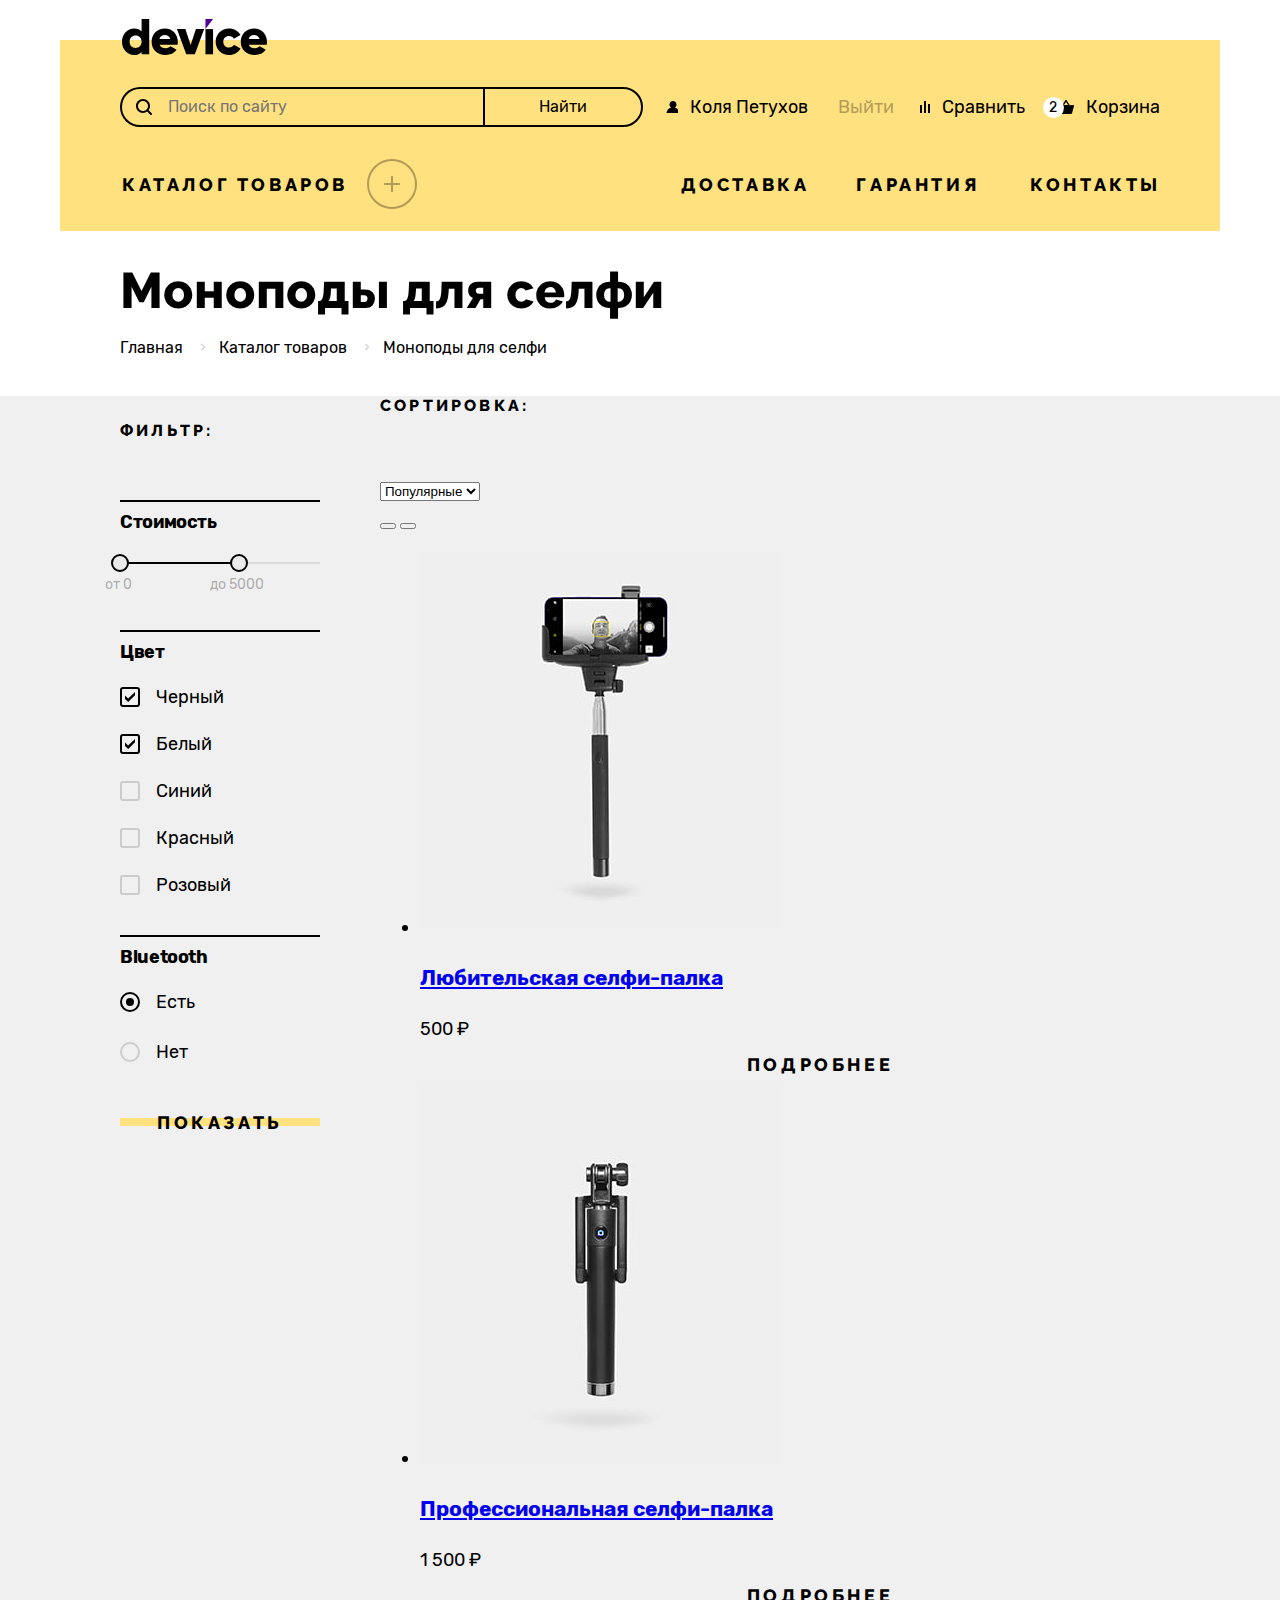
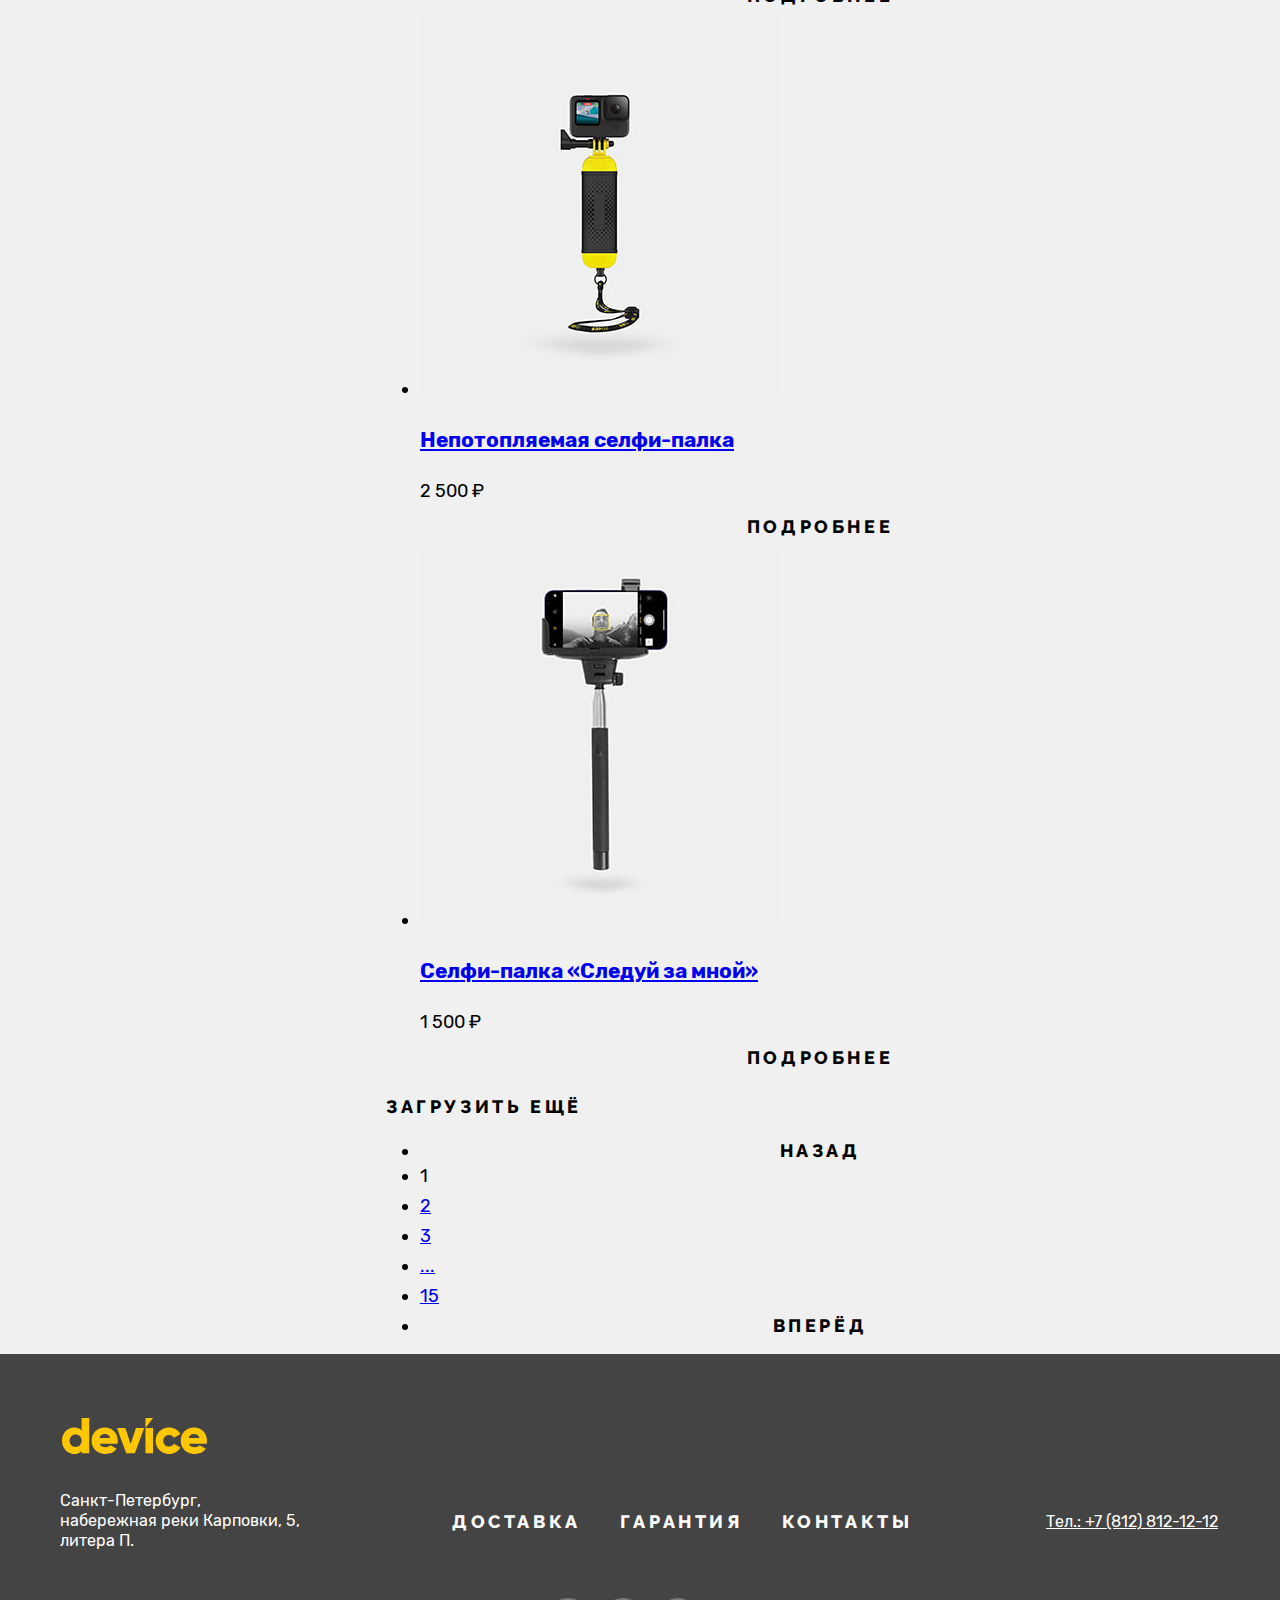
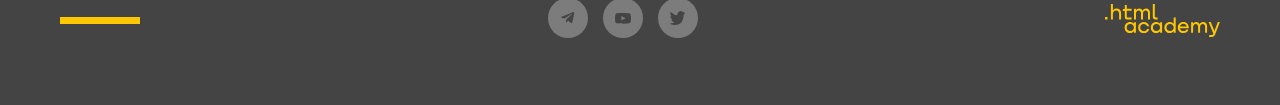
==== commit cd35e3e0: "завершает колонку с фильтром" ====
--- a/catalog.html
+++ b/catalog.html
@@ -243,7 +243,7 @@
               <fieldset class="catalog-filter-group">
                 <legend class="filter-group-title">Bluetooth</legend>
                 <ul class="catalog-filter-list">
-                  <li class="catalog-filter-item">
+                  <li class="catalog-filter-item item-bluetooth">
                     <label class="control">
                       <input class="visually-hidden control-input" type="radio" name="bluetooth" value="available"
                         checked>
--- a/styles/styles.css
+++ b/styles/styles.css
@@ -39,6 +39,7 @@
   --extra-yellow: #ffe17f;
   --extra-yellow-dark: #ffc700;
   --extra-black: #1a1a1a;
+  --extra-grey: #cccccc;
   --extra-purple: #af4fff;
   --status-error: #ff3d3d;
   --status-warning: #fd912e;
@@ -355,6 +356,14 @@
   justify-content: space-between;
 }
 
+.logged-in {
+  width: 100%;
+  max-width: 120px;
+  white-space: nowrap;
+  text-overflow: ellipsis;
+  overflow: hidden;
+}
+
 .navigation-text {
   margin-left: 12px;
 }
@@ -1680,6 +1689,7 @@
 
 .main-header-index {
   min-height: 186px;
+  margin-bottom: 35px;
 }
 
 .main-header-index .container {
@@ -1687,7 +1697,11 @@
 }
 
 .inner-header .container {
-  padding: 35px 60px 34px;
+  padding: 0 60px;
+}
+
+.inner-header {
+  margin-bottom: 34px;
 }
 
 .inner-header-title {
@@ -1779,7 +1793,8 @@
 }
 
 .filter-title {
-  margin: 0 0 60px 20px;
+  margin-top: 0;
+  margin-bottom: 60px;
   font-family: 'Raleway';
   font-weight: 800;
   font-size: 16px;
@@ -1793,21 +1808,7 @@
   margin: 0;
   margin-bottom: 35px;
   border: none;
-  position: relative;
-}
-
-/* полосочка
-.catalog-filter-group::before {
-  content: "";
-  position: absolute;
-  top: -50%;
-  left: 0;
-  background-color: var(--basic-black);
-  width: 200px;
-  height: 2px;
-  display: block;
-}
- */
+}
 
 .filter-group-title {
   font-weight: 700;
@@ -1816,6 +1817,19 @@
   letter-spacing: -0.02em;
   margin-bottom: 20px;
   padding: 0;
+  padding-top: 12px;
+  position: relative;
+}
+
+.filter-group-title::before {
+  content: "";
+  position: absolute;
+  top: 0;
+  left: 0;
+  background-color: var(--basic-black);
+  width: 200px;
+  height: 2px;
+  display: block;
 }
 
 .price-field {
@@ -1950,6 +1964,10 @@
   list-style-type: none;
 }
 
+.catalog-filter-item:not(:last-child) {
+  margin-bottom: 17px;
+}
+
 .control {
   position: relative;
   display: block;
@@ -1958,31 +1976,23 @@
 
 .control-mark {
   position: absolute;
-  top: 2px;
+  top: 5px;
   left: 0;
   width: 20px;
   height: 20px;
   background-color: transparent;
-  border: 2px solid var(--basic-black);
+  border: 2px solid var(--extra-grey);
   border-radius: 3px;
 }
-/*
-.control:hover {
-  opacity: 0.6;
-}
-
-.control-input:focus + .control-mark {
-  outline: 3px solid #83b3d3;
-}
-
-.control:active {
-  opacity: 0.3;
-} */
+
+.control-input[type="checkbox"]:checked +.control-mark {
+  border-color: var(--basic-black);
+}
 
 .control-input[type="checkbox"]:checked + .control-mark::before {
   position: absolute;
-  top: 6px;
-  left: 4px;
+  top: 3px;
+  left: 3px;
   width: 10px;
   height: 10px;
   background-image: url("../images/icons/check.svg");
@@ -1990,23 +2000,57 @@
   content: "";
 }
 
+.item-bluetooth:not(:last-child) {
+  margin-bottom: 20px;
+}
+
 .control-input[type="radio"] + .control-mark {
   border-radius: 50%;
 }
 
+.control-input[type="radio"]:checked + .control-mark {
+  border-color: var(--basic-black);
+}
+
 .control-input[type="radio"]:checked + .control-mark::before {
   position: absolute;
-  top: 5px;
-  left: 5px;
-  width: 10px;
-  height: 10px;
+  top: 4px;
+  left: 4px;
+  width: 8px;
+  height: 8px;
   background-image: url("../images/icons/circle.svg");
-  content: "";
-}
-*/
-
-
-
+  background-repeat: no-repeat;
+  content: "";
+}
+
+.control:hover {
+  opacity: 0.6;
+}
+
+.control:active {
+  opacity: 0.3;
+}
+
+.control:active {
+  opacity: 0.1;
+}
+
+.control-mark::after {
+  content: "";
+  position: absolute;
+  top: 50%;
+  left: 50%;
+  transform: translate(-50%, -50%);
+  outline: 2px solid var(--extra-purple);
+  width: 24px;
+  height: 24px;
+  display: none;
+  z-index: 2;
+}
+
+.control:focus-within .control-mark::after {
+  display: block;
+}
 
 .button-filter {
   width: 100%;
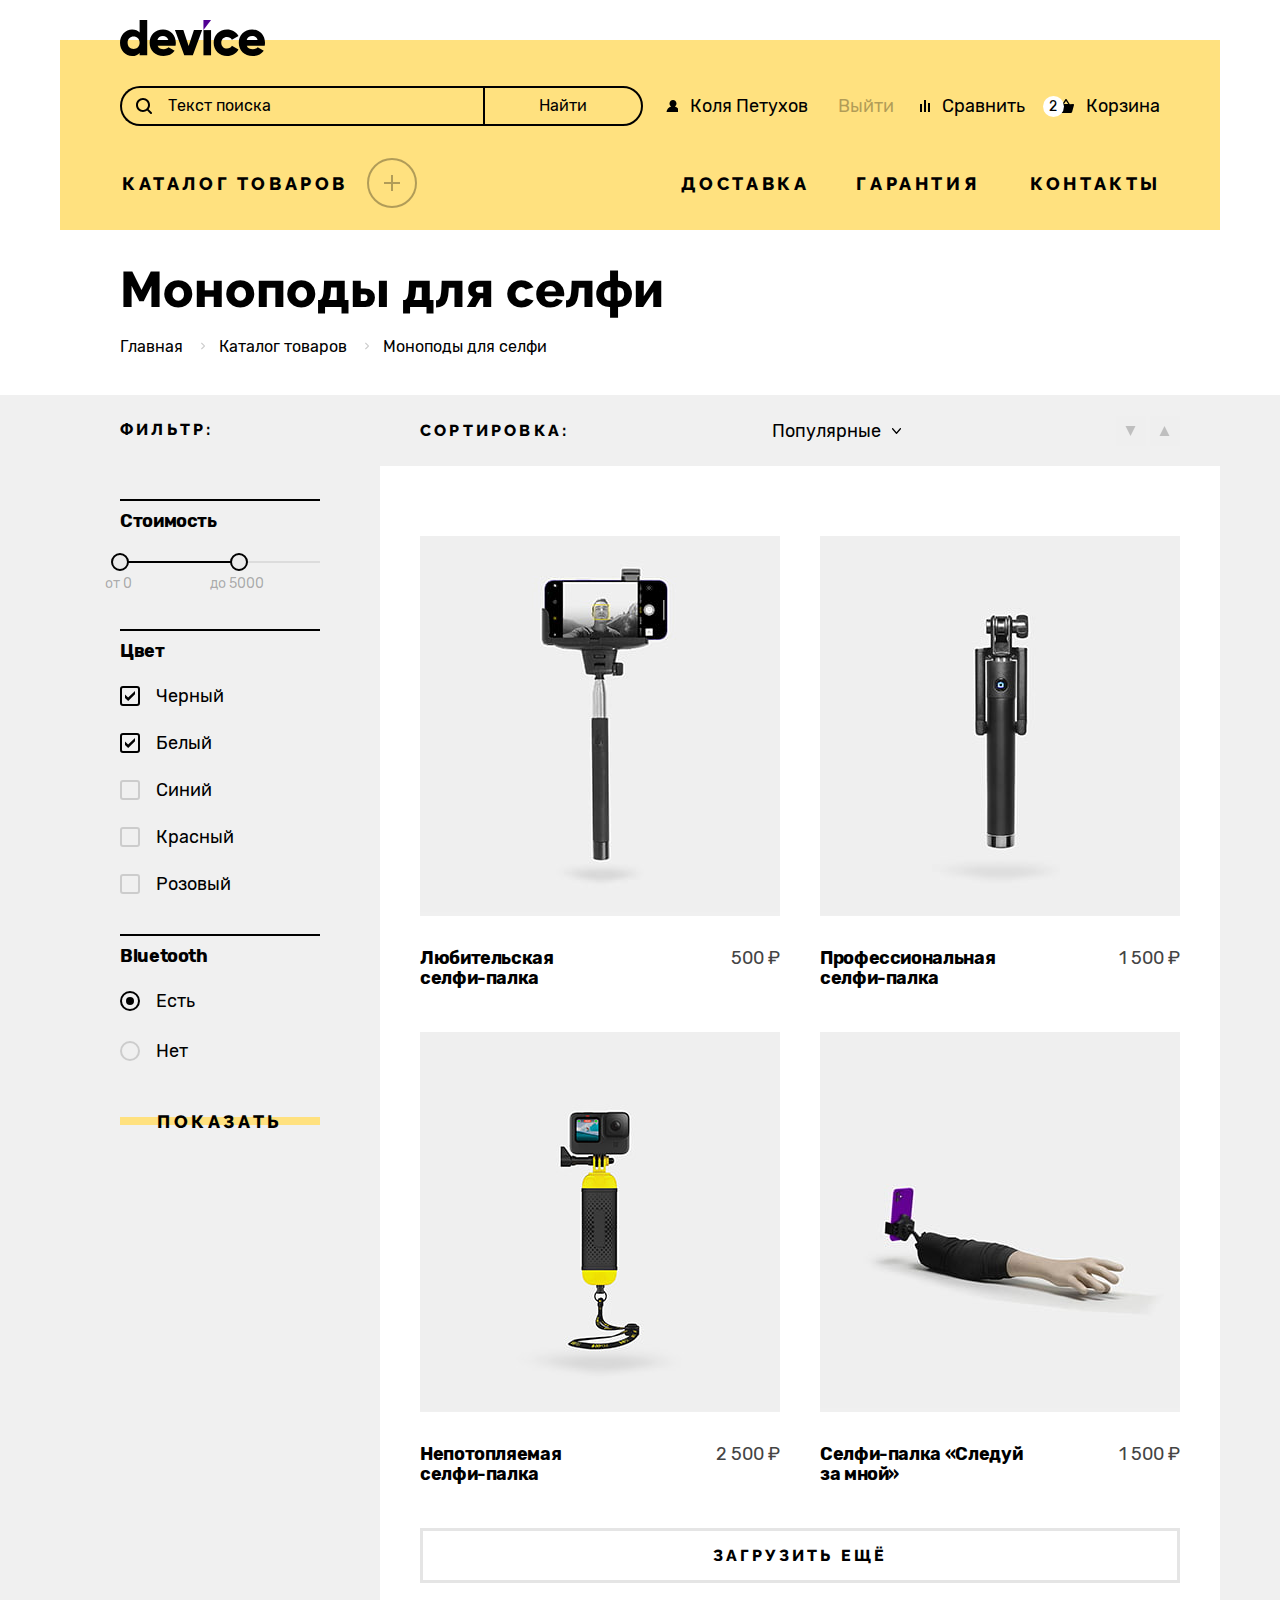
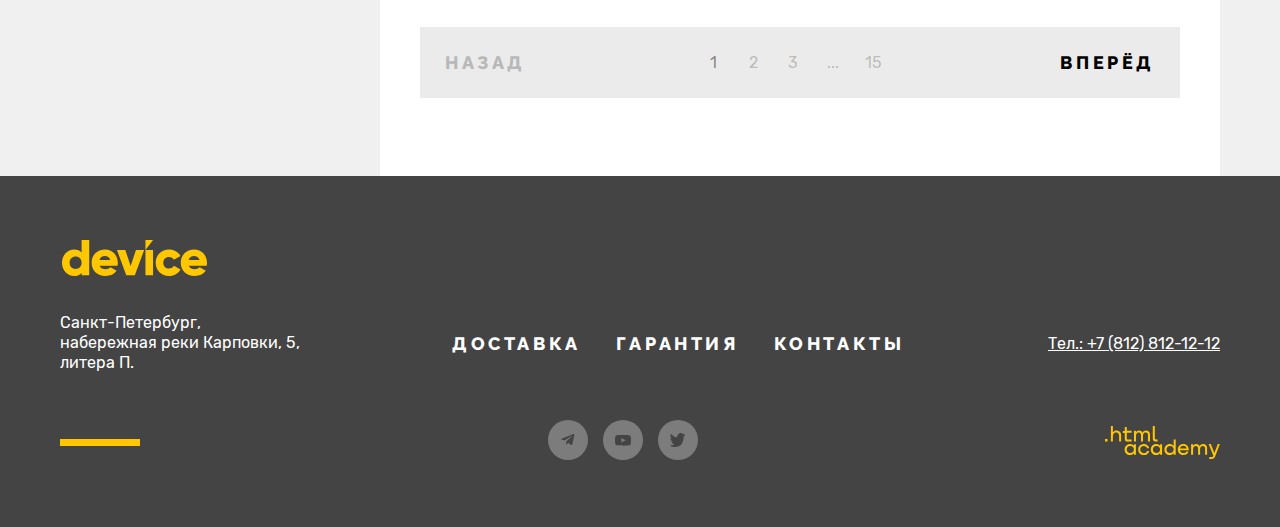
==== commit 80544a8b: "размечает сетку и стилизацию каталога" ====
--- a/catalog.html
+++ b/catalog.html
@@ -20,7 +20,8 @@
             <li class="navigation-item search">
               <form class="header-search-form" action="https://echo.htmlacademy.ru/courses" method="get">
                 <label class="header-search-label">
-                  <input class="header-search-field" type="text" name="header-search" placeholder="Поиск по сайту">
+                  <input class="header-search-field" type="text" name="header-search" placeholder="Поиск по сайту"
+                    value="Текст поиска">
                   <span class="visually-hidden">Поиск по сайту</span>
                 </label>
                 <button class="header-search-button" type="submit">Найти</button>
@@ -170,7 +171,7 @@
       <section class="catalog-products">
         <div class="container">
           <div class="catalog-filter-column">
-            <h2 class="filter-title">фильтр:</h2>
+            <h2 class="catalog-filter-title filter-title">фильтр:</h2>
             <form class="catalog-filter" action="https://echo.htmlacademy.ru/" method="get">
 
               <fieldset class="catalog-filter-group">
@@ -251,7 +252,7 @@
                       <span class="control-label">Есть</span>
                     </label>
                   </li>
-                  <li class="catalog-filter-item">
+                  <li class="catalog-filter-item item-bluetooth">
                     <label class="control">
                       <input class="visually-hidden control-input" type="radio" name="bluetooth" value="not-available">
                       <span class="control-mark"></span>
@@ -265,96 +266,108 @@
           </div>
 
           <div class="catalog-right-column">
-            <h2 class="filter-title">сортировка:</h2>
-            <div class="select sorting-type">
-              <select class="select-control" aria-label="Сортировка">
-                <option value="popular">Популярные</option>
-                <option value="cheap">Дешёвые</option>
-                <option value="expensive">Дорогие</option>
-              </select>
+            <div class="sorting-block">
+              <h2 class="catalog-filter-title">сортировка:</h2>
+              <div class="select sorting-type">
+                <select class="select-control" aria-label="Сортировка">
+                  <option value="popular">Популярные</option>
+                  <option value="cheap">Дешёвые</option>
+                  <option value="expensive">Дорогие</option>
+                </select>
+              </div>
+              <div class="sorting-view">
+                <button class="sorting-view-button from-less-to-more" type="button">
+                  <svg class="sorting-view-icon" aria-hidden="true" focusable="false" width="11" height="10" fill="none"
+                    xmlns="http://www.w3.org/2000/svg">
+                    <path d="M5.5 10 .5 0h10" fill="currentColor" />
+                  </svg>
+                  <span class="visually-hidden">Показать от меньшего к большему</span>
+                </button>
+                <button class="sorting-view-button from-more-to-less" type="button">
+                  <svg class="sorting-view-icon" aria-hidden="true" focusable="false" width="11" height="10" fill="none"
+                    xmlns="http://www.w3.org/2000/svg">
+                    <path d="M5.5 10 .5 0h10" fill="currentColor" />
+                  </svg>
+                  <span class="visually-hidden">Показать от большего к меньшему</span>
+                </button>
+              </div>
             </div>
-            <div class="sorting-view">
-              <button class="from-less-to-more" type="button"></button>
-              <button class="from-more-to-less" type="button"></button>
-            </div>
-
-            <ul class="product-list">
-              <li class="product-card">
-                <a class="product-card-image-link" href="#">
-                  <img class="product-card-image" src="images/catalog/product-1.jpg" width="360" height="380" alt="">
-                </a>
-                <div class="product-card-content">
-                  <a class="product-card-title-link" href="#">
-                    <h3 class="product-card-title">Любительская селфи-палка</h3>
+
+            <div class="product-block">
+              <ul class="product-list">
+                <li class="product-card">
+                  <a class="product-card-image-link" href="#">
+                    <img class="product-card-image" src="images/catalog/product-1.jpg" width="360" height="380" alt="">
                   </a>
-                  <span class="product-card-price">500 ₽</span>
-                </div>
-                <a class="button button-basic product-card-button" href="#">Подробнее</a>
-              </li>
-              <li class="product-card">
-                <a class="product-card-image-link" href="#">
-                  <img class="product-card-image" src="images/catalog/product-2.jpg" width="360" height="380" alt="">
-                </a>
-                <div class="product-card-content">
-                  <a class="product-card-title-link" href="#">
-                    <h3 class="product-card-title">Профессиональная селфи-палка</h3>
+                  <div class="product-card-content">
+                    <a class="product-card-title-link" href="#">
+                      <h3 class="product-card-title">Любительская <br>селфи-палка</h3>
+                    </a>
+                    <span class="product-card-price">500 ₽</span>
+                  </div>
+                  <a class="button button-basic product-card-button" href="#">Подробнее</a>
+                </li>
+                <li class="product-card">
+                  <a class="product-card-image-link" href="#">
+                    <img class="product-card-image" src="images/catalog/product-2.jpg" width="360" height="380" alt="">
                   </a>
-                  <span class="product-card-price">1 500 ₽</span>
-                </div>
-                <a class="button button-basic product-card-button" href="#">Подробнее</a>
-              </li>
-              <li class="product-card">
-                <a class="product-card-image-link" href="#">
-                  <img class="product-card-image" src="images/catalog/product-3.jpg" width="360" height="380" alt="">
-                </a>
-                <div class="product-card-content">
-                  <a class="product-card-title-link" href="#">
-                    <h3 class="product-card-title">Непотопляемая селфи-палка</h3>
+                  <div class="product-card-content">
+                    <a class="product-card-title-link" href="#">
+                      <h3 class="product-card-title">Профессиональная селфи-палка</h3>
+                    </a>
+                    <span class="product-card-price">1 500 ₽</span>
+                  </div>
+                  <a class="button button-basic product-card-button" href="#">Подробнее</a>
+                </li>
+                <li class="product-card">
+                  <a class="product-card-image-link" href="#">
+                    <img class="product-card-image" src="images/catalog/product-3.jpg" width="360" height="380" alt="">
                   </a>
-                  <span class="product-card-price">2 500 ₽</span>
-                </div>
-                <a class="button button-basic product-card-button" href="#">Подробнее</a>
-              </li>
-              <li class="product-card">
-                <a class="product-card-image-link" href="#">
-                  <img class="product-card-image" src="images/catalog/product-1.jpg" width="360" height="380" alt="">
-                </a>
-                <div class="product-card-content">
-                  <a class="product-card-title-link" href="#">
-                    <h3 class="product-card-title">Селфи-палка «Следуй за мной»</h3>
+                  <div class="product-card-content">
+                    <a class="product-card-title-link" href="#">
+                      <h3 class="product-card-title">Непотопляемая <br>селфи-палка</h3>
+                    </a>
+                    <span class="product-card-price">2 500 ₽</span>
+                  </div>
+                  <a class="button button-basic product-card-button" href="#">Подробнее</a>
+                </li>
+                <li class="product-card">
+                  <a class="product-card-image-link" href="#">
+                    <img class="product-card-image" src="images/catalog/product-4.jpg" width="360" height="380" alt="">
                   </a>
-                  <span class="product-card-price">1 500 ₽</span>
-                </div>
-                <a class="button button-basic product-card-button" href="#">Подробнее</a>
-              </li>
-            </ul>
-
-            <button class="button button-extra" type="button">Загрузить ещЁ</button>
-
-            <div class="pagination-container">
-              <ul class="pagination">
-                <li class="pagination-item">
-                  <a class="pagination-link pagination-prev pagination-disabled button">Назад</a>
-                </li>
-                <li class="pagination-item">
-                  <a class="pagination-link pagination-current">1</a>
-                </li>
-                <li class="pagination-item">
-                  <a class="pagination-link" href="#">2</a>
-                </li>
-                <li class="pagination-item">
-                  <a class="pagination-link" href="#">3</a>
-                </li>
-                <li class="pagination-item">
-                  <a class="pagination-link" href="#">...</a>
-                </li>
-                <li class="pagination-item">
-                  <a class="pagination-link" href="#">15</a>
-                </li>
-                <li class="pagination-item">
-                  <a class="pagination-link pagination-next button" href="#">Вперёд</a>
+                  <div class="product-card-content">
+                    <a class="product-card-title-link" href="#">
+                      <h3 class="product-card-title">Селфи-палка «Следуй за мной»</h3>
+                    </a>
+                    <span class="product-card-price">1 500 ₽</span>
+                  </div>
+                  <a class="button button-basic product-card-button" href="#">Подробнее</a>
                 </li>
               </ul>
+
+              <button class="button button-extra" type="button">Загрузить ещЁ</button>
+
+              <div class="pagination-container">
+                <a class="pagination-prev pagination-disabled button" title="Вы уже на 1 странице">Назад</a>
+                <ul class="pagination">
+                  <li class="pagination-item">
+                    <a class="pagination-link pagination-current" title="Вы сейчас здесь">1</a>
+                  </li>
+                  <li class="pagination-item">
+                    <a class="pagination-link" href="#">2</a>
+                  </li>
+                  <li class="pagination-item">
+                    <a class="pagination-link" href="#">3</a>
+                  </li>
+                  <li class="pagination-item">
+                    <a class="pagination-link" href="#">...</a>
+                  </li>
+                  <li class="pagination-item">
+                    <a class="pagination-link" href="#">15</a>
+                  </li>
+                </ul>
+                <a class="pagination-button pagination-next button" href="#">Вперёд</a>
+              </div>
             </div>
           </div>
         </div>
--- a/styles/styles.css
+++ b/styles/styles.css
@@ -40,6 +40,7 @@
   --extra-yellow-dark: #ffc700;
   --extra-black: #1a1a1a;
   --extra-grey: #cccccc;
+  --extra-light-grey: #e5e5e5;
   --extra-purple: #af4fff;
   --status-error: #ff3d3d;
   --status-warning: #fd912e;
@@ -178,7 +179,7 @@
   margin-bottom: 30px;
   position: relative;
   outline: none;
-  padding: 2px;
+  outline-offset: 2px;
 }
 
 .main-header-logo {
@@ -274,6 +275,11 @@
   padding: 8px 123px 8px 46px;
 }
 
+.header-search-field::placeholder {
+  color: rgba(0, 0, 0, 0.3);
+}
+
+
 .header-search-label::after {
   content: "";
   position: absolute;
@@ -349,6 +355,7 @@
   color: var(--basic-black);
   text-decoration: none;
   position: relative;
+  outline-offset: 2px;
 }
 
 .log-in {
@@ -398,25 +405,8 @@
   opacity: 0.3;
 }
 
-.navigation-link::after {
-  content: "";
-  position: absolute;
-  top: 50%;
-  left: 50%;
-  transform: translate(-50%, -50%);
-  outline: 2px solid var(--extra-purple);
-  width: 100%;
-  height: 100%;
-  display: none;
-  z-index: 2;
-}
-
 .navigation-link:focus {
-  outline: none;
-}
-
-.navigation-link:focus::after {
-  display: block;
+  outline: 2px solid var(--extra-purple);
 }
 
 .navigation-link.is-active {
@@ -535,10 +525,11 @@
 .navigation-sublist-item {
   font-size: 16px;
   line-height: 18px;
+  display: inline-block;
 }
 
 .navigation-sublist-item:not(:last-child) {
-  margin-bottom: 20px;
+  margin-bottom: 10px;
 }
 
 .header-delivery {
@@ -759,6 +750,7 @@
 
 .slider-wrapper {
   position: relative;
+  z-index: 2;
 }
 
 .slider-controls {
@@ -779,6 +771,7 @@
   background-color: inherit;
   background-position: center;
   background-repeat: no-repeat;
+  outline-offset: 2px;
 }
 
 .slider-button:hover {
@@ -791,6 +784,10 @@
 
 .slider-button:focus {
   outline: 2px solid var(--extra-purple);
+}
+
+.slider-button:disabled {
+  opacity: 0.1;
 }
 
 .slider-next {
@@ -1062,7 +1059,7 @@
   min-width: 280px;
   padding-right: 120px;
   background-color: var(--basic-black);
-  position: relative;
+  outline-offset: 2px;
 }
 
 .active-button .button {
@@ -1073,27 +1070,13 @@
   display: none;
 }
 
-/* Не работает
+.active-button:focus-within {
+  outline: 2px solid var(--extra-purple);
+}
+
 .active-button:focus-within .button-basic:focus {
-  display: none;
-}
-
-.active-button::after {
-  content: "";
-  position: absolute;
-  top: 50%;
-  left: 50%;
-  transform: translate(-50%, -50%);
-  outline: 2px solid var(--extra-purple);
-  width: 100%;
-  height: 100%;
-  display: none;
-  z-index: 2;
-}
-
-.active-button:focus-within .active-button::after {
-  display: block;
-} */
+  outline: none;
+}
 
 .services-button-item:not(:last-child) {
   margin-bottom: 35px;
@@ -1161,6 +1144,7 @@
 
 .order-delivery-link {
   display: block;
+  outline-offset: 2px;
 }
 
 .delivery-icon-container {
@@ -1339,16 +1323,35 @@
   font-size: 18px;
   line-height: 30px;
   padding: 11px 16px 14px;
+  color: var(--basic-dark);
   background-color: inherit;
   border: none;
   border-bottom: 3px solid var(--basic-dark-grey);
   width: 557px;
 }
 
+.subscribe-form-field::placeholder {
+  color: var(--basic-dark);
+  opacity: 0.5;
+}
+
+.subscribe-form-field:focus {
+  background-color: var(--basic-grey);
+  outline: none;
+}
+
+.subscribe-form-field .error {
+  border-bottom: 3px solid var(--status-error);
+}
+
+.subscribe-form-field:disabled {
+  opacity: 0.3;
+}
+
 .subscribe-button {
   padding: 15px 36px;
   border: 3px solid var(--basic-dark-grey);
-  position: relative;
+  outline-offset: 2px;
 }
 
 .subscribe-button:hover {
@@ -1361,24 +1364,8 @@
   color: rgba(255, 255, 255, 0.3);
 }
 
-.subscribe-button::after {
-  content: "";
-  position: absolute;
-  top: 50%;
-  left: 50%;
-  transform: translate(-50%, -50%);
-  outline: 2px solid var(--extra-purple);
-  width: 100%;
-  height: 100%;
-  display: none;
-}
-
 .subscribe-button:focus {
-  outline: none;
-}
-
-.subscribe-button:focus::after {
-  display: block;
+  outline: 2px solid var(--extra-purple);
 }
 
 .subscribe-button:disabled {
@@ -1482,7 +1469,7 @@
 .footer-services-link {
   color: var(--basic-white);
   position: relative;
-  padding: 2px;
+  outline-offset: 2px;
 }
 
 .footer-services-link:hover {
@@ -1510,24 +1497,8 @@
   opacity: 0.3;
 }
 
-.footer-services-link::after {
-  content: "";
-  position: absolute;
-  top: 50%;
-  left: 50%;
-  transform: translate(-50%, -50%);
-  outline: 2px solid var(--extra-purple);
-  width: 100%;
-  height: 100%;
-  display: none;
-}
-
 .footer-services-link:focus {
-  outline: none;
-}
-
-.footer-services-link:focus-within::after {
-  display: block;
+  outline: 2px solid var(--extra-purple);
 }
 
 .footer-address-phone {
@@ -1535,8 +1506,7 @@
   line-height: 20px;
   font-style: normal;
   color: var(--basic-white);
-  position: relative;
-  padding: 2px;
+  outline-offset: 2px;
 }
 
 .footer-address-phone:hover {
@@ -1547,24 +1517,8 @@
   opacity: 0.3;
 }
 
-.footer-address-phone::after {
-  content: "";
-  position: absolute;
-  top: 50%;
-  left: 50%;
-  transform: translate(-50%, -50%);
-  outline: 2px solid var(--extra-purple);
-  width: 100%;
-  height: 100%;
-  display: none;
-}
-
 .footer-address-phone:focus {
-  outline: none;
-}
-
-.footer-address-phone:focus-within::after {
-  display: block;
+  outline: 2px solid var(--extra-purple);
 }
 
 .footer-social {
@@ -1588,6 +1542,7 @@
   background-color: rgba(255, 255, 255, 0.3);
   border-radius: 50%;
   color: inherit;
+  outline-offset: 2px;
 }
 
 .social-link-icon {
@@ -1629,7 +1584,6 @@
   display: block;
 }
 
-
 .footer-social-item:not(:last-child) {
   margin-right: 15px;
   margin-bottom: 5px;
@@ -1640,6 +1594,7 @@
   display: block;
   min-width: 115px;
   min-height: 33px;
+  outline-offset: 2px;
 }
 
 .htmlacademy-icon {
@@ -1660,25 +1615,8 @@
   opacity: 0.3;
 }
 
-.htmlacademy-link::after {
-  content: "";
-  position: absolute;
-  top: 50%;
-  left: 50%;
-  transform: translate(-50%, -50%);
+.htmlacademy-link:focus {
   outline: 1px solid var(--extra-purple);
-  width: 100%;
-  height: 100%;
-  display: none;
-  z-index: 2;
-}
-
-.htmlacademy-link:focus {
-  outline: none;
-}
-
-.htmlacademy-link:focus::after {
-  display: block;
 }
 
 /*Catalog*/
@@ -1693,7 +1631,7 @@
 }
 
 .main-header-index .container {
-  padding: 17px 60px 20px;
+  padding: 20px 60px 20px;
 }
 
 .inner-header .container {
@@ -1726,6 +1664,7 @@
   line-height: 20px;
   color: inherit;
   text-decoration: none;
+  outline-offset: 2px;
 }
 
 .breadcrumbs-item:not(:first-child) {
@@ -1757,25 +1696,8 @@
   opacity: 0.3;
 }
 
-.breadcrumbs-link::after {
-  content: "";
-  position: absolute;
-  top: 50%;
-  left: 50%;
-  transform: translate(-50%, -50%);
-  outline: 2px solid var(--extra-purple);
-  width: 100%;
-  height: 100%;
-  display: none;
-  z-index: 2;
-}
-
 .breadcrumbs-link:focus {
-  outline: none;
-}
-
-.breadcrumbs-link:focus::after {
-  display: block;
+  outline: 2px solid var(--extra-purple);
 }
 
 /*Filter*/
@@ -1792,15 +1714,18 @@
   padding: 25px 60px;
 }
 
-.filter-title {
-  margin-top: 0;
-  margin-bottom: 60px;
+.catalog-filter-title {
+  margin: 0;
   font-family: 'Raleway';
   font-weight: 800;
   font-size: 16px;
   line-height: 19px;
   letter-spacing: 0.2em;
   text-transform: uppercase;
+}
+
+.filter-title {
+  margin-bottom: 60px;
 }
 
 .catalog-filter-group {
@@ -1985,7 +1910,7 @@
   border-radius: 3px;
 }
 
-.control-input[type="checkbox"]:checked +.control-mark {
+.control-input[type="checkbox"]:checked + .control-mark {
   border-color: var(--basic-black);
 }
 
@@ -2061,3 +1986,250 @@
 .catalog-right-column {
   width: 840px;
 }
+
+.sorting-block {
+  background-color: var(--basic-light);
+  display: flex;
+  flex-wrap: wrap;
+  justify-content: space-between;
+  align-items: center;
+  padding: 20px 40px;
+}
+
+.select {
+  position: relative;
+  display: flex;
+  align-items: center;
+  width: 141px;
+  /* margin-right: 70px; */
+}
+
+.select-control {
+  width: 100%;
+  padding-right: 32px;
+  font-family: inherit;
+  font-size: inherit;
+  line-height: inherit;
+  border: none;
+  background-color: transparent;
+  background-image: url("../images/icons/arrow-down.svg");
+  background-repeat: no-repeat;
+  background-position: right 11px top 12px;
+  appearance: none;
+  outline-offset: 2px;
+}
+
+.select-control:hover {
+  opacity: 0.6;
+}
+
+.select-control:active {
+  opacity: 0.3;
+}
+
+.select-control:focus {
+  outline: 2px solid var(--extra-purple);
+}
+
+.select-control:disabled {
+  opacity: 0.1;
+}
+
+.sorting-view-button {
+  width: 30px;
+  height: 30px;
+  padding: 10px 9px;
+  border: none;
+  color: rgba(0, 0, 0, 0.2);
+  cursor: pointer;
+  outline-offset: 2px;
+  position: relative;
+}
+
+.sorting-view-icon {
+  position: absolute;
+  top: 0;
+  right: 0;
+  bottom: 0;
+  left: 0;
+  margin: auto;
+}
+
+.from-more-to-less {
+  transform: rotate(180deg);
+}
+
+.sorting-view-button:hover {
+  color: rgba(0, 0, 0, 0.5);
+}
+
+.sorting-view-button:active {
+  color: rgba(0, 0, 0, 1);
+}
+
+.sorting-view-button:focus {
+  outline: 2px solid var(--extra-purple);
+}
+
+/*Products*/
+
+.product-block {
+  background-color: var(--basic-white);
+  padding: 70px 40px 78px;
+}
+
+.product-list {
+  margin-top: 0;
+  margin-bottom: 44px;
+  padding: 0;
+  list-style-type: none;
+  display: grid;
+  grid-template-columns: repeat(2, 360px);
+  gap: 44px 40px;
+}
+
+.product-card-image {
+  display: block;
+}
+
+.product-card-image-link {
+  display: block;
+  margin-bottom: 32px;
+}
+
+.product-card-content {
+  display: flex;
+  flex-wrap: wrap;
+  justify-content: space-between;
+}
+
+.product-card-title-link {
+  max-width: 226px;
+  display: block;
+  text-decoration: none;
+  color: inherit;
+}
+
+.product-card-title {
+  margin: 0;
+  font-weight: 700;
+  font-size: 18px;
+  line-height: 20px;
+  letter-spacing: -0.02em;
+}
+
+.product-card-price {
+  line-height: 21px;
+  color: var(--basic-dark);
+}
+
+.product-card-button {
+  display: none;
+}
+
+.button-extra {
+  width: 100%;
+  max-width: 760px;
+  border: 3px solid var(--extra-light-grey);
+  padding: 15px;
+  font-size: 16px;
+  line-height: 19px;
+  margin-bottom: 44px;
+  outline-offset: 2px;
+}
+
+.button-extra:hover {
+  border-color: var(--basic-black);
+}
+
+.button-extra:active {
+  border-color: var(--basic-black);
+  opacity: 0.3;
+}
+
+.button-extra:focus {
+  outline: 2px solid var(--extra-purple);
+}
+
+.button-extra:disabled {
+  opacity: 0.3;
+}
+
+.pagination-container {
+  background-color: var(--basic-light-grey);
+  display: flex;
+  justify-content: space-between;
+  align-items: center;
+}
+
+.pagination {
+  margin: 0;
+  padding: 0;
+  list-style-type: none;
+  max-width: 200px;
+  display: flex;
+  justify-content: space-between;
+  flex-wrap: wrap;
+}
+
+.pagination-button {
+  display: block;
+  padding: 25px;
+  outline-offset: 2px;
+}
+
+.pagination-disabled {
+  display: block;
+  padding: 25px;
+  color: var(--basic-dark);
+  opacity: 0.3;
+  cursor: default;
+}
+
+.pagination-button:hover {
+  background-color: var(--basic-grey);
+}
+
+.pagination-button:active {
+  background-color: var(--basic-grey);
+  opacity: 0.3;
+}
+
+.pagination-button:focus {
+  outline: 2px solid var(--extra-purple);
+  background-color: var(--basic-light);
+}
+
+.pagination-item {
+  text-align: center;
+}
+
+.pagination-link {
+  display: block;
+  width: 40px;
+  height: 40px;
+  font-size: 16px;
+  line-height: 20px;
+  text-decoration: none;
+  color: rgba(68, 68, 68, 0.3);
+  padding: 10px;
+  outline-offset: 2px;
+}
+
+.pagination-link:hover {
+  color: var(--basic-dark);
+}
+
+.pagination-link:active {
+  color: rgba(68, 68, 68, 0.1);
+}
+
+.pagination-current,
+.pagination-current:hover,
+.pagination-current:active {
+  color: rgba(68, 68, 68, 0.6);
+}
+
+.pagination-link:focus {
+  outline: 2px solid var(--extra-purple);
+}
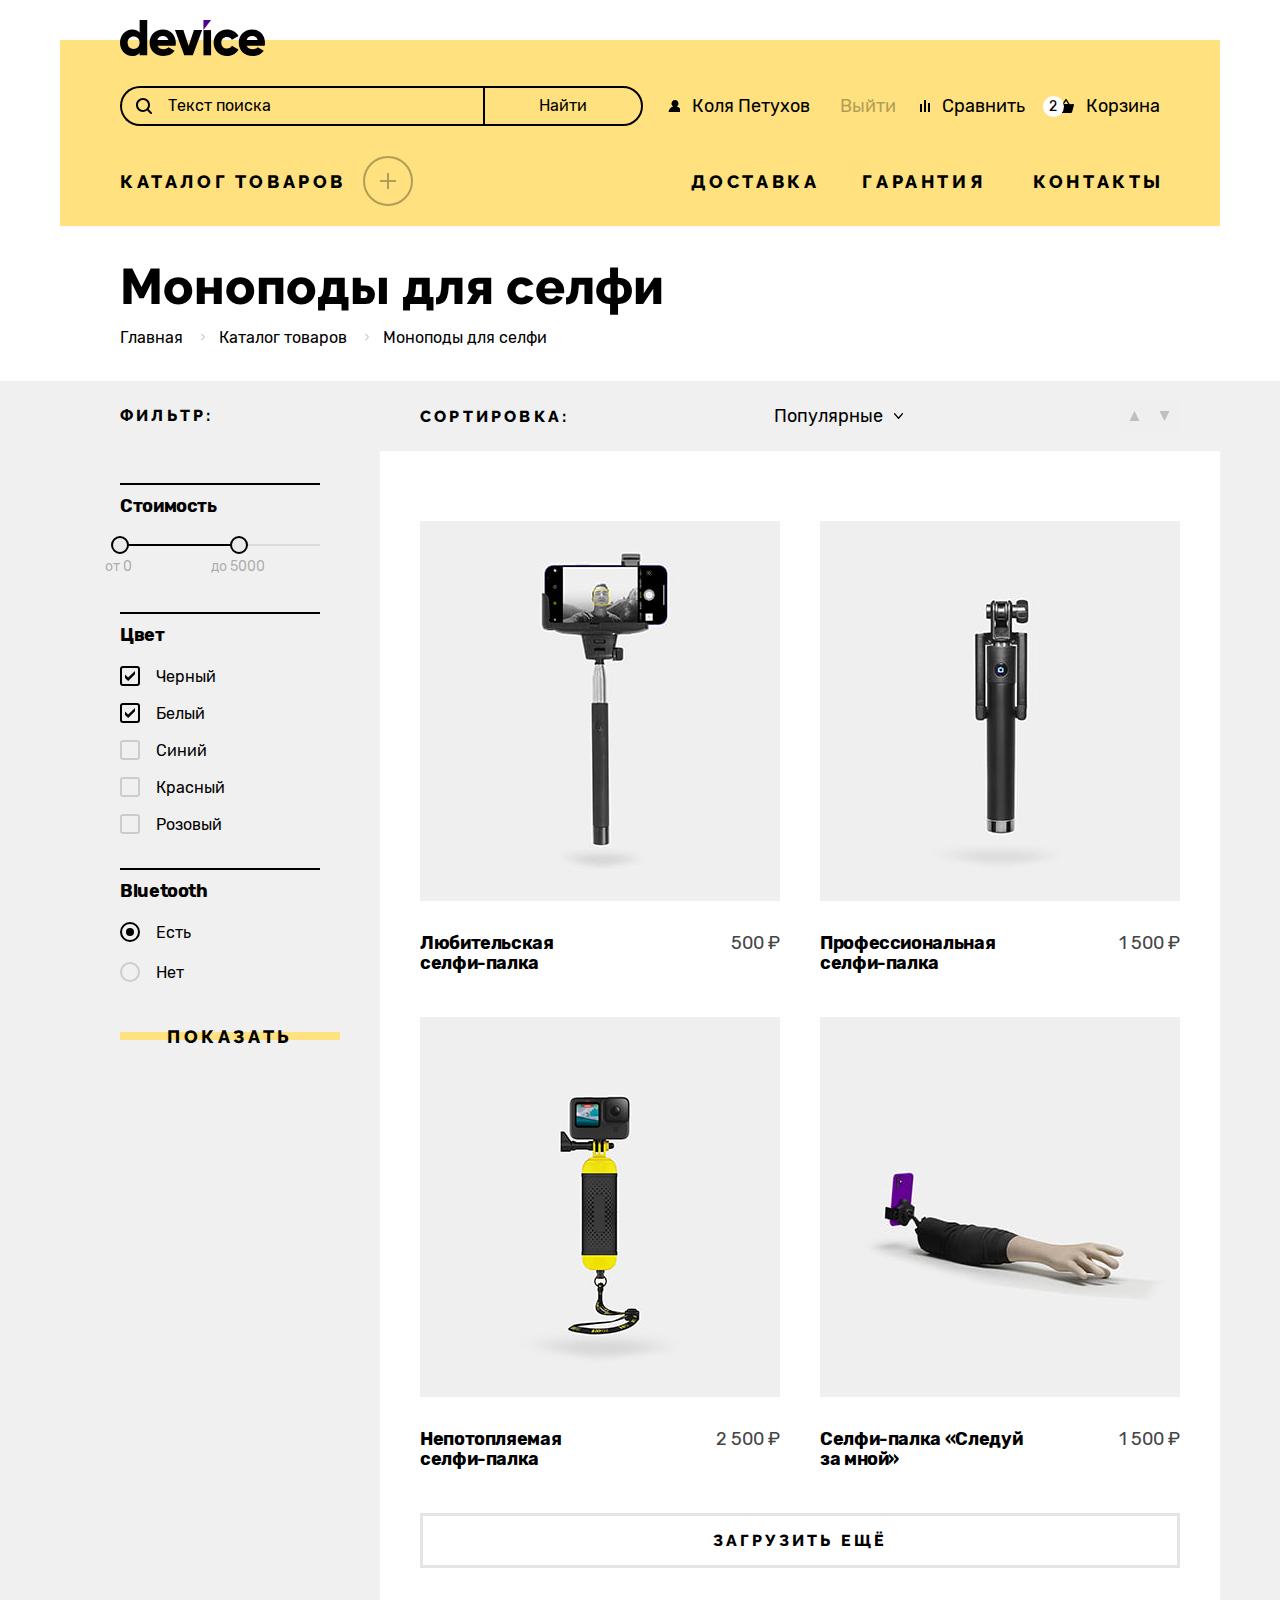
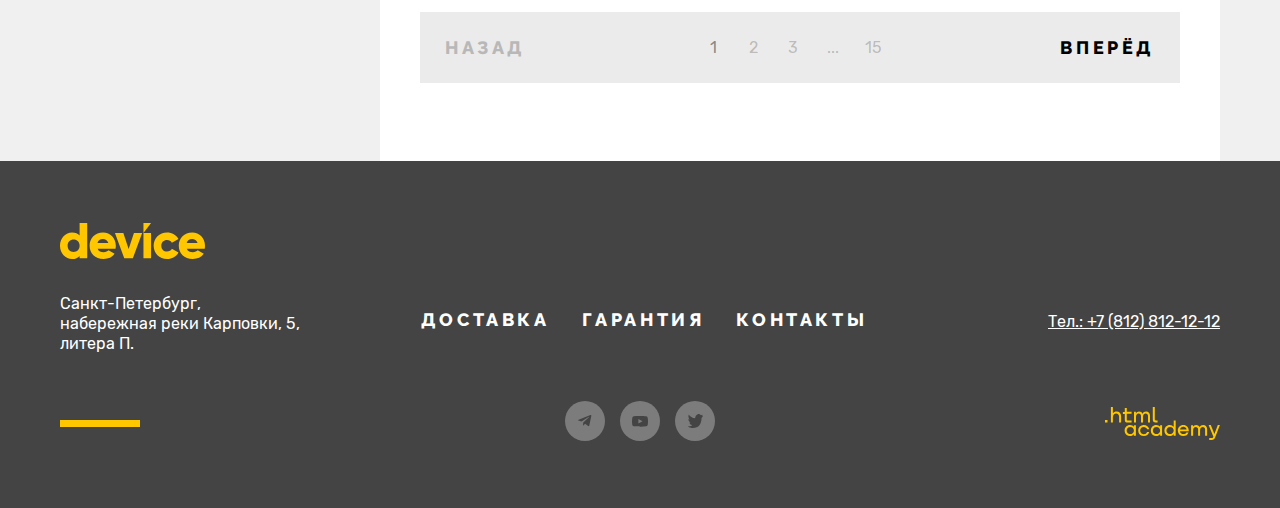
==== commit 0b32fc98: "исправляет мелкие недочеты" ====
--- a/catalog.html
+++ b/catalog.html
@@ -9,8 +9,10 @@
     <link rel="stylesheet" href="styles/styles.css">
   </head>
 
-  <body>
-    <header class="main-header main-header-index">
+  <body class="main-body">
+    <h1 class="visually-hidden">Страница каталога.</h1>
+
+    <header class="main-header main-header-catalog">
       <div class="container">
         <a class="navigation-logo" href="index.html">
           <img class="main-header-logo" src="images/logo-main.svg" width="145" height="36" alt="Логотип сайта Девайс.">
@@ -22,7 +24,7 @@
                 <label class="header-search-label">
                   <input class="header-search-field" type="text" name="header-search" placeholder="Поиск по сайту"
                     value="Текст поиска">
-                  <span class="visually-hidden">Поиск по сайту</span>
+                  <span class="visually-hidden">Поиск по сайту.</span>
                 </label>
                 <button class="header-search-button" type="submit">Найти</button>
               </form>
@@ -49,7 +51,7 @@
               </a>
             </li>
             <li class="navigation-item basket">
-              <a class="navigation-link" href="#">
+              <a class="navigation-link" href="#" title="Нажмите, чтобы открыть">
                 <span class="visually-hidden">Товаров в корзине</span>
                 <span class="basket-count">2</span>
                 <svg class="navigation-icon" aria-hidden="true" focusable="false" width="16" height="14" fill="none"
@@ -62,7 +64,7 @@
               </a>
               <div class="popover popover-basket">
                 <div class="popover-content">
-                  <h2 class="visually-hidden">Корзина</h2>
+                  <h2 class="visually-hidden">Выпадающее окно корзины.</h2>
                   <ul class="basket-items-list">
                     <li class="basket-item">
                       <div class="basket-item-wrapper">
@@ -76,7 +78,7 @@
                           <path d="m11 1-1-1-4.5 4.5L1 0 0 1l4.5 4.5L0 10l1 1 4.5-4.5L10 11l1-1-4.5-4.5L11 1Z"
                             fill="currentColor" />
                         </svg>
-                        <span class="visually-hidden">Удалить из корзины</span>
+                        <span class="visually-hidden">Удалить из корзины.</span>
                       </button>
                     </li>
                     <li class="basket-item">
@@ -91,7 +93,7 @@
                           <path d="m11 1-1-1-4.5 4.5L1 0 0 1l4.5 4.5L0 10l1 1 4.5-4.5L10 11l1-1-4.5-4.5L11 1Z"
                             fill="currentColor" />
                         </svg>
-                        <span class="visually-hidden">Удалить из корзины</span>
+                        <span class="visually-hidden">Удалить из корзины.</span>
                       </button>
                     </li>
                   </ul>
@@ -110,30 +112,36 @@
                 <span class="catalog-menu-text">Каталог товаров</span>
                 <span class="catalog-menu-button"></span></a>
               <ul class="navigation-sublist">
-                <ul class="sublist-column sublist-first-column">
-                  <li class="navigation-sublist-item">
-                    <a class="navigation-link menu-virtuality" href="#">Виртуальная реальность</a>
-                  </li>
-                  <li class="navigation-sublist-item">
-                    <a class="navigation-link menu-monopods" href="catalog.html">Моноподы для cелфи</a>
-                  </li>
-                  <li class="navigation-sublist-item">
-                    <a class="navigation-link menu-cameras" href="#">Экшн-камеры</a>
-                  </li>
-                </ul>
-                <ul class="sublist-column sublist-second-column">
-                  <li class="navigation-sublist-item">
-                    <a class="navigation-link menu-bracelets" href="#">Фитнес-браслеты</a>
-                  </li>
-                  <li class="navigation-sublist-item">
-                    <a class="navigation-link menu-watch" href="#">Умные часы</a>
-                  </li>
-                </ul>
-                <ul class="sublist-column sublist-third-column">
-                  <li class="navigation-sublist-item">
-                    <a class="navigation-link menu-copters" href="#">Квадрокоптеры</a>
-                  </li>
-                </ul>
+                <li class="sublist-list">
+                  <ul class="sublist-column sublist-first-column">
+                    <li class="navigation-sublist-item">
+                      <a class="navigation-link menu-virtuality" href="#">Виртуальная реальность</a>
+                    </li>
+                    <li class="navigation-sublist-item">
+                      <a class="navigation-link menu-monopods is-active" title="Вы сейчас здесь">Моноподы для cелфи</a>
+                    </li>
+                    <li class="navigation-sublist-item">
+                      <a class="navigation-link menu-cameras" href="#">Экшн-камеры</a>
+                    </li>
+                  </ul>
+                </li>
+                <li class="sublist-list">
+                  <ul class="sublist-column sublist-second-column">
+                    <li class="navigation-sublist-item">
+                      <a class="navigation-link menu-bracelets" href="#">Фитнес-браслеты</a>
+                    </li>
+                    <li class="navigation-sublist-item">
+                      <a class="navigation-link menu-watch" href="#">Умные часы</a>
+                    </li>
+                  </ul>
+                </li>
+                <li class="sublist-list">
+                  <ul class="sublist-column sublist-third-column">
+                    <li class="navigation-sublist-item">
+                      <a class="navigation-link menu-copters" href="#">Квадрокоптеры</a>
+                    </li>
+                  </ul>
+                </li>
               </ul>
             </li>
             <li class="navigation-menu-item">
@@ -150,10 +158,10 @@
       </div>
     </header>
 
-    <main class="main-index">
+    <main class="main-catalog main-container">
       <header class="inner-header">
         <div class="container">
-          <h1 class="inner-header-title main-title">Моноподы для селфи</h1>
+          <h2 class="inner-header-title main-title">Моноподы для селфи</h2>
           <ul class="breadcrumbs-list">
             <li class="breadcrumbs-item">
               <a class="breadcrumbs-link" href="index.html">Главная</a>
@@ -171,7 +179,7 @@
       <section class="catalog-products">
         <div class="container">
           <div class="catalog-filter-column">
-            <h2 class="catalog-filter-title filter-title">фильтр:</h2>
+            <h3 class="catalog-filter-title filter-title">фильтр:</h3>
             <form class="catalog-filter" action="https://echo.htmlacademy.ru/" method="get">
 
               <fieldset class="catalog-filter-group">
@@ -190,11 +198,11 @@
                   <div class="range-wrapper-inputs">
                     <label class="catalog-filter-label min-price-label">
                       <span class="price-label-text">от</span>
-                      <input class="range-input" type="number" value="0" name="min-price">
+                      <input class="range-input" type="number" value="0" name="min-price" style="width: 12px;">
                     </label>
                     <label class="catalog-filter-label max-price-label">
                       <span class="price-label-text">до</span>
-                      <input class="range-input" type="number" value="5000" name="max-price">
+                      <input class="range-input" type="number" value="5000" name="max-price" style="width: 38px;">
                     </label>
                   </div>
                 </div>
@@ -267,7 +275,7 @@
 
           <div class="catalog-right-column">
             <div class="sorting-block">
-              <h2 class="catalog-filter-title">сортировка:</h2>
+              <h3 class="catalog-filter-title">сортировка:</h3>
               <div class="select sorting-type">
                 <select class="select-control" aria-label="Сортировка">
                   <option value="popular">Популярные</option>
@@ -281,77 +289,79 @@
                     xmlns="http://www.w3.org/2000/svg">
                     <path d="M5.5 10 .5 0h10" fill="currentColor" />
                   </svg>
-                  <span class="visually-hidden">Показать от меньшего к большему</span>
+                  <span class="visually-hidden">Показать от меньшего к большему.</span>
                 </button>
                 <button class="sorting-view-button from-more-to-less" type="button">
                   <svg class="sorting-view-icon" aria-hidden="true" focusable="false" width="11" height="10" fill="none"
                     xmlns="http://www.w3.org/2000/svg">
                     <path d="M5.5 10 .5 0h10" fill="currentColor" />
                   </svg>
-                  <span class="visually-hidden">Показать от большего к меньшему</span>
+                  <span class="visually-hidden">Показать от большего к меньшему.</span>
                 </button>
               </div>
             </div>
 
             <div class="product-block">
+              <h3 class="visually-hidden">Список товаров каталога.</h3>
               <ul class="product-list">
+                <!-- Для установления метки "NEW" на товар, добавить у li класс "new-product" -->
                 <li class="product-card">
-                  <a class="product-card-image-link" href="#">
+                  <a class="product-card-link" href="#">
                     <img class="product-card-image" src="images/catalog/product-1.jpg" width="360" height="380" alt="">
-                  </a>
-                  <div class="product-card-content">
-                    <a class="product-card-title-link" href="#">
-                      <h3 class="product-card-title">Любительская <br>селфи-палка</h3>
-                    </a>
-                    <span class="product-card-price">500 ₽</span>
-                  </div>
-                  <a class="button button-basic product-card-button" href="#">Подробнее</a>
+                    <div class="product-card-content">
+                      <h4 class="product-card-title">Любительская <br>селфи-палка</h4>
+                      <span class="product-card-price">500 ₽</span>
+                    </div>
+                  </a>
+                  <a class="product-card-container" href="#">
+                    <span class="button product-card-button">Подробнее</span>
+                  </a>
                 </li>
                 <li class="product-card">
-                  <a class="product-card-image-link" href="#">
+                  <a class="product-card-link" href="#">
                     <img class="product-card-image" src="images/catalog/product-2.jpg" width="360" height="380" alt="">
-                  </a>
-                  <div class="product-card-content">
-                    <a class="product-card-title-link" href="#">
-                      <h3 class="product-card-title">Профессиональная селфи-палка</h3>
-                    </a>
-                    <span class="product-card-price">1 500 ₽</span>
-                  </div>
-                  <a class="button button-basic product-card-button" href="#">Подробнее</a>
+                    <div class="product-card-content">
+                      <h4 class="product-card-title">Профессиональная селфи-палка</h4>
+                      <span class="product-card-price">1 500 ₽</span>
+                    </div>
+                  </a>
+                  <a class="product-card-container" href="#">
+                    <span class="button product-card-button">Подробнее</span>
+                  </a>
                 </li>
                 <li class="product-card">
-                  <a class="product-card-image-link" href="#">
+                  <a class="product-card-link" href="#">
                     <img class="product-card-image" src="images/catalog/product-3.jpg" width="360" height="380" alt="">
-                  </a>
-                  <div class="product-card-content">
-                    <a class="product-card-title-link" href="#">
-                      <h3 class="product-card-title">Непотопляемая <br>селфи-палка</h3>
-                    </a>
-                    <span class="product-card-price">2 500 ₽</span>
-                  </div>
-                  <a class="button button-basic product-card-button" href="#">Подробнее</a>
+                    <div class="product-card-content">
+                      <h4 class="product-card-title">Непотопляемая <br>селфи-палка</h4>
+                      <span class="product-card-price">2 500 ₽</span>
+                    </div>
+                  </a>
+                  <a class="product-card-container" href="#">
+                    <span class="button product-card-button">Подробнее</span>
+                  </a>
                 </li>
                 <li class="product-card">
-                  <a class="product-card-image-link" href="#">
+                  <a class="product-card-link" href="#">
                     <img class="product-card-image" src="images/catalog/product-4.jpg" width="360" height="380" alt="">
-                  </a>
-                  <div class="product-card-content">
-                    <a class="product-card-title-link" href="#">
-                      <h3 class="product-card-title">Селфи-палка «Следуй за мной»</h3>
-                    </a>
-                    <span class="product-card-price">1 500 ₽</span>
-                  </div>
-                  <a class="button button-basic product-card-button" href="#">Подробнее</a>
+                    <div class="product-card-content">
+                      <h4 class="product-card-title">Селфи-палка «Следуй за&nbsp;мной»</h4>
+                      <span class="product-card-price">1 500 ₽</span>
+                    </div>
+                  </a>
+                  <a class="product-card-container" href="#">
+                    <span class="button product-card-button">Подробнее</span>
+                  </a>
                 </li>
               </ul>
 
               <button class="button button-extra" type="button">Загрузить ещЁ</button>
 
               <div class="pagination-container">
-                <a class="pagination-prev pagination-disabled button" title="Вы уже на 1 странице">Назад</a>
+                <a class="pagination-disabled pagination-prev button" title="Вы уже на 1 странице">Назад</a>
                 <ul class="pagination">
                   <li class="pagination-item">
-                    <a class="pagination-link pagination-current" title="Вы сейчас здесь">1</a>
+                    <span class="pagination-link pagination-current" title="Вы сейчас здесь">1</span>
                   </li>
                   <li class="pagination-item">
                     <a class="pagination-link" href="#">2</a>
@@ -360,7 +370,7 @@
                     <a class="pagination-link" href="#">3</a>
                   </li>
                   <li class="pagination-item">
-                    <a class="pagination-link" href="#">...</a>
+                    <span class="pagination-link" title="Прочее">...</span>
                   </li>
                   <li class="pagination-item">
                     <a class="pagination-link" href="#">15</a>
@@ -390,13 +400,13 @@
             <h2 class="visually-hidden">Наши услуги.</h2>
             <ul class="footer-services-list">
               <li class="footer-services-item">
-                <a class="footer-services-link footer-delivery button" href="#delivery">Доставка</a>
+                <a class="footer-services-link button" href="#delivery">Доставка</a>
               </li>
               <li class="footer-services-item">
-                <a class="footer-services-link footer-guarantee button" href="#guarantee">Гарантия</a>
+                <a class="footer-services-link button" href="#guarantee">Гарантия</a>
               </li>
               <li class="footer-services-item">
-                <a class="footer-services-link footer-contacts button" href="#contacts">Контакты</a>
+                <a class="footer-services-link button" href="#contacts">Контакты</a>
               </li>
             </ul>
           </section>
@@ -454,7 +464,7 @@
                 <path fill-rule="evenodd" clip-rule="evenodd"
                   d="M0 12.9v2.6h2.5v-2.6H0ZM11.6 4.5c-1.6 0-2.8.7-3.6 1.7h-.1V0h-2v15.5h2v-5.3c0-2.1 1.3-3.6 3.3-3.6 1.8 0 2.9 1.4 2.9 3.2v5.7h2V9.4c.1-3-1.8-4.9-4.5-4.9ZM26.6 4.8h-4.8V1.1h-2v3.8h-1.9v2h1.9v6c0 1.7 1 2.7 2.7 2.7h4.1v-2h-3.7c-.7 0-1.1-.4-1.1-1.1V6.8h4.8v-2ZM41.1 4.6c-1.6 0-2.9.8-3.5 2.1h-.1c-.6-1.2-1.8-2.1-3.4-2.1-1.4 0-2.5.8-3.1 1.8h-.1V4.8H29v10.6h2V10c0-2 1-3.5 2.6-3.5 1.5 0 2.4 1 2.4 2.6v6.3h2V9.8c0-2.4 1.4-3.3 2.6-3.3 1.5 0 2.4 1 2.4 2.6v6.3h2V8.9c.1-2.5-1.4-4.3-3.9-4.3ZM47.8 12.7c0 1.7 1 2.7 2.8 2.7h2v-2h-1.7c-.7 0-1.1-.4-1.1-1.1V0h-2v12.7ZM28.9 19.7c-.9-1.1-2.2-1.8-3.9-1.8-3.1 0-5.4 2.3-5.4 5.6s2.3 5.6 5.4 5.6c1.8 0 3-.8 3.8-1.9h.1v1.6h2V18.2h-2v1.5Zm-3.6 7.4c-2.2 0-3.6-1.6-3.6-3.6s1.4-3.6 3.6-3.6 3.6 1.6 3.6 3.6c0 1.9-1.4 3.6-3.6 3.6ZM44.2 22c-.5-2.4-2.6-4.1-5.4-4.1a5.4 5.4 0 0 0-5.6 5.6c0 3.1 2.2 5.6 5.6 5.6 2.8 0 4.9-1.8 5.4-4.2h-2.1a3.4 3.4 0 0 1-3.3 2.3c-2.2 0-3.6-1.6-3.6-3.6s1.4-3.6 3.6-3.6c1.6 0 2.8 1 3.3 2.2h2.1V22ZM55.1 19.7c-.9-1.1-2.2-1.8-3.9-1.8-3.1 0-5.4 2.3-5.4 5.6s2.3 5.6 5.4 5.6c1.8 0 3-.8 3.8-1.9h.1v1.6h2V18.2h-2v1.5Zm-3.6 7.4c-2.2 0-3.6-1.6-3.6-3.6s1.4-3.6 3.6-3.6 3.6 1.6 3.6 3.6c0 1.9-1.5 3.6-3.6 3.6ZM68.7 19.8c-.9-1.1-2.2-1.9-3.9-1.9-3.1 0-5.4 2.3-5.4 5.6s2.2 5.6 5.4 5.6c1.7 0 3-.8 3.8-1.8h.1v1.5h2V13.4h-2v6.4Zm-3.6 7.3c-2.2 0-3.6-1.6-3.6-3.6s1.4-3.6 3.6-3.6 3.6 1.6 3.6 3.6c-.1 2-1.5 3.6-3.6 3.6ZM78.3 17.9c-3.3 0-5.5 2.5-5.5 5.6 0 3 2.1 5.6 5.5 5.6 2.5 0 4.5-1.3 5.2-3.6h-2.1c-.5 1-1.6 1.6-3 1.6-1.9 0-3.3-1.3-3.4-2.9h8.8c.2-3.6-2-6.3-5.5-6.3Zm0 1.9c1.7 0 3 1 3.3 2.6h-6.5c.3-1.5 1.5-2.6 3.2-2.6ZM98.2 17.9c-1.6 0-2.9.8-3.6 2h-.1c-.6-1.2-1.8-2-3.4-2-1.4 0-2.5.7-3.1 1.8v-1.5h-1.9v10.6h2v-5.4c0-2 1-3.4 2.6-3.5 1.5 0 2.4 1 2.4 2.6v6.3h2v-5.6c0-2.4 1.4-3.3 2.6-3.3 1.5 0 2.4 1 2.4 2.6v6.3h2v-6.5c.1-2.6-1.4-4.4-3.9-4.4ZM109.4 27l-3.6-8.9h-2.2l4.8 11.6c-.3.9-.7 1.2-1.7 1.2h-2.5v2h2.5c1.8 0 2.8-.8 3.5-2.6l4.7-12.2h-2.1l-3.4 8.9Z" />
               </svg>
-              <span class="visually-hidden">Ссылка на htmlacademy</span>
+              <span class="visually-hidden">Ссылка на htmlacademy.</span>
             </a>
           </section>
         </div>
--- a/styles/styles.css
+++ b/styles/styles.css
@@ -53,13 +53,22 @@
 
 body {
   margin: 0;
+}
+
+.main-body {
   min-height: 100vh;
+  display: flex;
+  flex-direction: column;
   font-family: "Rubik", sans-serif;
   font-weight: 400;
   font-size: 18px;
   line-height: 30px;
   background-color: var(--basic-white);
   color: var(--basic-dark);
+}
+
+.main-container {
+  flex-grow: 1;
 }
 
 img {
@@ -79,9 +88,6 @@
 }
 
 .container {
-  /* display: grid;
-  grid-template-rows: auto 1fr auto;
-  min-height: 100vh; */
   width: 100%;
   max-width: 1160px;
   margin: 0 auto;
@@ -163,7 +169,7 @@
   opacity: 0.3;
 }
 
-/*Header*/
+/* Header */
 .main-header {
   min-height: 340px;
 }
@@ -221,7 +227,7 @@
 }
 
 .navigation-item.search {
-  margin-right: 23px;
+  margin-right: 25px;
 }
 
 .navigation-item.log-in {
@@ -234,15 +240,18 @@
 
 .navigation-menu {
   margin-bottom: 0;
-
-}
-
-.navigation-menu-item:first-child {
+}
+
+.navigation-menu-item {
+  position: relative;
+}
+
+.navigation-menu-item:not(:last-child) {
+  margin-right: 45px;
+}
+
+.navigation-menu-item.catalog-menu {
   margin-right: auto;
-}
-
-.navigation-menu-item:not(:first-child):not(:last-child) {
-  margin-right: 45px;
 }
 
 .header-search-label {
@@ -279,7 +288,6 @@
   color: rgba(0, 0, 0, 0.3);
 }
 
-
 .header-search-label::after {
   content: "";
   position: absolute;
@@ -413,15 +421,14 @@
   border-bottom: 2px solid var(--basic-black);
 }
 
-.navigation-menu-item {
-  position: relative;
+.navigation-link.is-active:hover {
+  opacity: 1;
 }
 
 .catalog-menu-link {
   display: flex;
   align-items: center;
   position: relative;
-  padding: 2px;
   cursor: pointer;
 }
 
@@ -447,7 +454,7 @@
 }
 
 .catalog-menu-text {
-  margin-right: 19px;
+  margin-right: 17px;
 }
 
 .catalog-menu-button {
@@ -467,7 +474,7 @@
 
 .navigation-sublist {
   margin: 0;
-  padding: 29px 0 27px 60px;
+  padding: 23px 0 27px 60px;
   list-style-type: none;
   position: absolute;
   left: -60px;
@@ -529,22 +536,22 @@
 }
 
 .navigation-sublist-item:not(:last-child) {
-  margin-bottom: 10px;
+  margin-bottom: 11px;
 }
 
 .header-delivery {
-  margin-right: 2px;
+  margin-right: -2px;
 }
 
 .header-guarantee {
-  margin-right: 6px;
+  margin-right: 3px;
 }
 
 .header-contacts {
-  margin-right: -1px;
-}
-
-/*Popover*/
+  margin-right: -4px;
+}
+
+/* Popover */
 .basket {
   position: relative;
 }
@@ -554,7 +561,7 @@
   position: absolute;
   top: 100%;
   left: 50%;
-  transform: translateX(-59%);
+  transform: translateX(-58%);
   z-index: 1;
   width: 320px;
   min-height: 301px;
@@ -609,7 +616,7 @@
   display: flex;
   margin-right: auto;
   position: relative;
-  padding: 2px;
+  outline-offset: 2px;
 }
 
 .basket-item-image {
@@ -629,10 +636,37 @@
 .basket-item-button {
   background-color: inherit;
   color: var(--basic-white);
-  padding: 2px;
+  padding: 0;
   border: none;
   align-self: flex-start;
-  position: relative;
+  cursor: pointer;
+  outline-offset: 2px;
+  display: flex;
+  position: relative;
+}
+
+.basket-item-button::after {
+  content: "";
+  display: block;
+  width: 40px;
+  height: 40px;
+  position: absolute;
+  top: 50%;
+  left: 50%;
+  transform: translate(-50%, -50%);
+  background-color: transparent;
+}
+
+.basket-item-button:hover {
+  opacity: 0.6;
+}
+
+.basket-item-button:active {
+  opacity: 0.3;
+}
+
+.basket-item-button:focus {
+  outline: 2px solid var(--extra-purple);
 }
 
 .basket-total {
@@ -648,7 +682,7 @@
 }
 
 .popover-basket-button {
-  display: block;
+  display: flex;
   border: none;
   min-width: 280px;
   min-height: 50px;
@@ -656,52 +690,20 @@
   padding: 14px 23px;
   margin: 20px;
   position: relative;
-}
-
-.basket-item:hover {
+  text-align: center;
+  outline-offset: 2px;
+}
+
+.basket-item-wrapper:hover {
   opacity: 0.6;
 }
 
-.basket-item:active {
-  opacity: 0.3;
-}
-
-.basket-item-wrapper::after {
-  content: "";
-  position: absolute;
-  top: 50%;
-  left: 50%;
-  transform: translate(-50%, -50%);
-  outline: 2px solid var(--extra-purple);
-  width: 100%;
-  height: 100%;
-  display: none;
-  z-index: 2;
-}
-
-.basket-item-wrapper:focus-within::after {
-  display: block;
-}
-
-.basket-item-button::after {
-  content: "";
-  position: absolute;
-  top: 50%;
-  left: 50%;
-  transform: translate(-50%, -50%);
-  outline: 2px solid var(--extra-purple);
-  width: 100%;
-  height: 100%;
-  display: none;
-  z-index: 2;
-}
-
-.basket-item-button:focus {
-  outline: none;
-}
-
-.basket-item-button:focus::after {
-  display: block;
+.basket-item-wrapper:active {
+  opacity: 0.3;
+}
+
+.basket-item-wrapper:focus-within {
+  outline: 2px solid var(--extra-purple);
 }
 
 .popover-basket-button:hover {
@@ -713,36 +715,23 @@
   opacity: 0.3;
 }
 
-.popover-basket-button::after {
-  content: "";
-  position: absolute;
-  top: 50%;
-  left: 50%;
-  transform: translate(-50%, -50%);
-  outline: 2px solid var(--extra-purple);
-  width: 100%;
-  height: 100%;
-  display: none;
-  z-index: 2;
-}
-
 .popover-basket-button:focus {
-  outline: none;
-}
-
-.popover-basket-button:focus::after {
-  display: block;
+  outline: 2px solid var(--extra-purple);
 }
 
 .popover-basket-button:disabled {
   opacity: 0.3;
 }
 
+.basket:focus-within .popover-basket {
+  display: block;
+}
+
 .popover-open {
   display: block;
 }
 
-/*Slider*/
+/* Slider */
 .slider {
   position: relative;
   margin-top: -150px;
@@ -865,7 +854,7 @@
 
 .slider-list {
   margin: 0;
-  margin-bottom: 70px;
+  margin-bottom: 68px;
   padding: 0;
   list-style-type: none;
 }
@@ -881,8 +870,8 @@
 
 .slide-number {
   position: absolute;
-  top: 29px;
-  right: 49px;
+  top: 28px;
+  right: 50px;
   font-weight: 700;
   font-size: 180px;
   line-height: 140px;
@@ -941,7 +930,7 @@
   grid-row: 2 / 3;
 }
 
-/*Product-block*/
+/* Product-block */
 .product-category {
   margin-bottom: 70px;
 }
@@ -976,7 +965,6 @@
   line-height: 24px;
   letter-spacing: -0.02em;
   text-align: start;
-  margin: 2px;
   height: 60px;
 }
 
@@ -993,16 +981,13 @@
   background-image: url("../images/category/cameras.svg");
 }
 
-
 .category-bracelets::before {
   background-image: url("../images/category/bracelets.svg");
 }
 
-
 .category-watch::before {
   background-image: url("../images/category/watch.svg");
 }
-
 
 .category-copters::before {
   background-image: url("../images/category/copters.svg");
@@ -1035,10 +1020,10 @@
   outline: none;
 }
 
-/*Services-block*/
+/* Services-block */
 .services-info {
   min-height: 391px;
-  margin-bottom: 70px;
+  margin-bottom: 71px;
   background-image: linear-gradient(var(--basic-white) 102px, var(--basic-light) 102px);
 }
 
@@ -1057,13 +1042,21 @@
 
 .active-button {
   min-width: 280px;
-  padding-right: 120px;
   background-color: var(--basic-black);
   outline-offset: 2px;
 }
 
 .active-button .button {
-  color: var(--extra-yellow)
+  color: var(--extra-yellow);
+  cursor: default;
+}
+
+.active-button:hover {
+  padding-left: 35px;
+}
+
+.active-button:active {
+  padding-left: 35px;
 }
 
 .active-button .button-basic::before {
@@ -1072,6 +1065,7 @@
 
 .active-button:focus-within {
   outline: 2px solid var(--extra-purple);
+  padding-left: 35px;
 }
 
 .active-button:focus-within .button-basic:focus {
@@ -1093,7 +1087,7 @@
 }
 
 .services-card-list {
-  margin: auto 0 auto 116px;
+  margin: auto 0 auto 123px;
   padding: 0;
   list-style-type: none;
 }
@@ -1121,10 +1115,14 @@
 
 .services-description {
   max-width: 480px;
-  margin-right: 83px;
-}
-
-/*Order-block*/
+  margin-right: 79px;
+}
+
+.services-card-image {
+  margin-top: 7px;
+}
+
+/* Order-block */
 .order-delivery {
   width: 100%;
   min-height: 100px;
@@ -1145,6 +1143,12 @@
 .order-delivery-link {
   display: block;
   outline-offset: 2px;
+}
+
+.order-delivery-text {
+  font-size: 20px;
+  line-height: 23px;
+  letter-spacing: 0.2em;
 }
 
 .delivery-icon-container {
@@ -1196,9 +1200,9 @@
   outline: 2px solid var(--extra-purple);
 }
 
-/*Info-block*/
+/* Info-block */
 .two-section-block {
-  margin-bottom: 70px;
+  margin-bottom: 69px;
 }
 
 .two-section-block .container {
@@ -1216,6 +1220,7 @@
 
 .section-info {
   position: relative;
+  padding-top: 48px;
 }
 
 .section-info::before {
@@ -1229,7 +1234,6 @@
 }
 
 .section-info-title {
-  margin-top: 40px;
   margin-bottom: 48px;
 }
 
@@ -1242,19 +1246,33 @@
   margin: 0;
   margin-bottom: 30px;
   padding: 0;
-  list-style-image: url("../images/icons/yellow-circle.svg")
+  list-style-type: none;
 }
 
 .section-info-item {
-  padding-left: 26px;
+  padding-left: 35px;
   font-weight: 700;
   line-height: 20px;
   letter-spacing: -0.02em;
-  color: var(--basic-black)
+  color: var(--basic-black);
+  position: relative;
 }
 
 .section-info-item:not(:last-child) {
   margin-bottom: 19px;
+}
+
+.section-info-item::before {
+  content: "";
+  display: block;
+  width: 8px;
+  height: 8px;
+  position: absolute;
+  top: 50%;
+  left: 2px;
+  transform: translateY(-50%);
+  background-image: url("../images/icons/yellow-circle.svg");
+  background-repeat: no-repeat;
 }
 
 .section-info-subtitle {
@@ -1276,6 +1294,19 @@
 .contacts-phone {
   font-style: normal;
   color: var(--basic-dark);
+  outline-offset: 2px;
+}
+
+.contacts-phone:hover {
+  color: var(--extra-yellow-dark);
+}
+
+.contacts-phone:active {
+  opacity: 0.3;
+}
+
+.contacts-phone:focus {
+  outline: 2px solid var(--extra-purple);
 }
 
 .contacts-schedule {
@@ -1285,26 +1316,27 @@
   list-style-type: none;
 }
 
-/*Subscribe-block*/
+/* Subscribe-block */
 .subscribe {
   background-color: var(--basic-light);
   padding-top: 64px;
-  padding-bottom: 56px;
+  padding-bottom: 55px;
 }
 
 .subscribe-text-container {
   display: flex;
+  justify-content: space-between;
+  flex-wrap: wrap;
   margin-bottom: 144px;
-  flex-wrap: wrap;
+  padding-left: 7px;
 }
 
 .subscribe-title {
   max-width: 350px;
-  margin-right: 250px;
 }
 
 .subscribe-text {
-  max-width: 560px;
+  max-width: 555px;
   margin-top: 10px;
   margin-bottom: 0;
 }
@@ -1378,11 +1410,11 @@
 }
 
 .for-free-icon {
-  margin-right: 16px;
+  margin-right: 13px;
   color: var(--status-success);
 }
 
-/*Footer*/
+/* Footer */
 .main-footer {
   background-color: var(--basic-dark);
   padding: 62px 0;
@@ -1394,7 +1426,6 @@
   margin-bottom: 35px;
   position: relative;
   outline: none;
-  padding: 2px;
 }
 
 .footer-logo {
@@ -1428,7 +1459,6 @@
 .footer-line {
   display: flex;
   flex-wrap: wrap;
-  justify-content: space-between;
   align-items: center;
 }
 
@@ -1442,6 +1472,7 @@
   width: 80px;
   height: 7px;
   background-color: var(--extra-yellow-dark);
+  margin-right: 35px;
 }
 
 .footer-contacts-address {
@@ -1456,20 +1487,28 @@
   color: var(--basic-white);
 }
 
+.footer-services {
+  margin: 0 auto;
+}
+
 .footer-services-list {
-  max-width: 444px;
+  max-width: 450px;
   margin: 0;
   padding: 0;
   list-style-type: none;
   display: grid;
   grid-template-columns: repeat(3, max-content);
-  gap: 35px;
+  gap: 32px;
 }
 
 .footer-services-link {
   color: var(--basic-white);
   position: relative;
   outline-offset: 2px;
+  display: flex;
+  justify-content: center;
+  align-items: center;
+  margin-bottom: 10px;
 }
 
 .footer-services-link:hover {
@@ -1501,12 +1540,18 @@
   outline: 2px solid var(--extra-purple);
 }
 
+.footer-phone {
+  margin-left: 60px;
+}
+
 .footer-address-phone {
+  display: flex;
   font-size: 16px;
   line-height: 20px;
   font-style: normal;
   color: var(--basic-white);
   outline-offset: 2px;
+  margin-bottom: 5px;
 }
 
 .footer-address-phone:hover {
@@ -1523,6 +1568,7 @@
 
 .footer-social {
   max-width: 320px;
+  margin: 0 auto;
 }
 
 .footer-social-list {
@@ -1532,6 +1578,13 @@
   display: flex;
   flex-wrap: wrap;
   justify-content: center;
+}
+
+.footer-social-item {
+  display: block;
+  width: 40px;
+  height: 40px;
+  outline-offset: 2px;
 }
 
 .footer-social-link {
@@ -1542,7 +1595,6 @@
   background-color: rgba(255, 255, 255, 0.3);
   border-radius: 50%;
   color: inherit;
-  outline-offset: 2px;
 }
 
 .social-link-icon {
@@ -1563,25 +1615,12 @@
   opacity: 0.3;
 }
 
-.footer-social-link::after {
-  content: "";
-  position: absolute;
-  top: 50%;
-  left: 50%;
-  transform: translate(-50%, -50%);
-  outline: 2px solid var(--extra-purple);
-  width: 100%;
-  height: 100%;
-  display: none;
-  z-index: 2;
+.footer-social-item:focus-within {
+  outline: 2px solid var(--extra-purple);
 }
 
 .footer-social-link:focus {
   outline: none;
-}
-
-.footer-social-link:focus::after {
-  display: block;
 }
 
 .footer-social-item:not(:last-child) {
@@ -1608,7 +1647,7 @@
 }
 
 .htmlacademy-link:hover .htmlacademy-icon {
-  color: var(--basic-white)
+  color: var(--basic-white);
 }
 
 .htmlacademy-link:active {
@@ -1619,19 +1658,18 @@
   outline: 1px solid var(--extra-purple);
 }
 
-/*Catalog*/
-
-.main-index {
-  color: var(--basic-black)
-}
-
-.main-header-index {
+/* Catalog */
+.main-catalog {
+  color: var(--basic-black);
+}
+
+.main-header-catalog {
   min-height: 186px;
-  margin-bottom: 35px;
-}
-
-.main-header-index .container {
-  padding: 20px 60px 20px;
+  margin-bottom: 36px;
+}
+
+.main-header-catalog .container {
+  padding: 20px 60px;
 }
 
 .inner-header .container {
@@ -1639,11 +1677,11 @@
 }
 
 .inner-header {
-  margin-bottom: 34px;
+  margin-bottom: 29px;
 }
 
 .inner-header-title {
-  margin-bottom: 16px;
+  margin-bottom: 10px;
 }
 
 .breadcrumbs-list {
@@ -1700,7 +1738,7 @@
   outline: 2px solid var(--extra-purple);
 }
 
-/*Filter*/
+/* Filter */
 .catalog-products {
   background-color: var(--basic-light);
 }
@@ -1711,12 +1749,12 @@
 
 .catalog-filter-column {
   width: 320px;
-  padding: 25px 60px;
+  padding: 25px 40px 25px 60px;
 }
 
 .catalog-filter-title {
   margin: 0;
-  font-family: 'Raleway';
+  font-family: "Raleway";
   font-weight: 800;
   font-size: 16px;
   line-height: 19px;
@@ -1725,7 +1763,7 @@
 }
 
 .filter-title {
-  margin-bottom: 60px;
+  margin-bottom: 58px;
 }
 
 .catalog-filter-group {
@@ -1736,13 +1774,14 @@
 }
 
 .filter-group-title {
+  display: block;
   font-weight: 700;
   font-size: 18px;
   line-height: 20px;
   letter-spacing: -0.02em;
-  margin-bottom: 20px;
+  margin-bottom: 16px;
   padding: 0;
-  padding-top: 12px;
+  padding-top: 13px;
   position: relative;
 }
 
@@ -1758,11 +1797,12 @@
 }
 
 .price-field {
-  margin-bottom: 30px;
+  margin-bottom: 28px;
 }
 
 .range-scale {
   position: relative;
+  width: 200px;
   height: 2px;
   margin-bottom: 11px;
   background-color: var(--basic-grey);
@@ -1830,11 +1870,10 @@
 
 .min-price-label {
   margin-left: -15px;
-  margin-right: 37px;
+  margin-right: 76px;
 }
 
 .catalog-filter-label {
-  position: relative;
   display: flex;
   font-size: 14px;
   line-height: 20px;
@@ -1847,7 +1886,6 @@
 
 .range-input {
   width: 100%;
-  max-width: 50px;
   padding: 0;
   font: inherit;
   text-align: start;
@@ -1863,20 +1901,8 @@
   margin: 0;
 }
 
-.catalog-filter-label::after {
-  content: "";
-  position: absolute;
-  top: 50%;
-  left: 50%;
-  transform: translate(-50%, -50%);
-  outline: 2px solid var(--extra-purple);
-  width: 100%;
-  height: 100%;
-  display: none;
-}
-
-.catalog-filter-label:focus-within::after {
-  display: block;
+.catalog-filter-label:focus-within {
+  outline: 2px solid var(--extra-purple);
 }
 
 .range-input:focus {
@@ -1889,14 +1915,25 @@
   list-style-type: none;
 }
 
+.catalog-filter-item {
+  display: flex;
+  max-height: 24px;
+}
+
 .catalog-filter-item:not(:last-child) {
-  margin-bottom: 17px;
+  margin-bottom: 13px;
 }
 
 .control {
   position: relative;
   display: block;
   padding-left: 36px;
+  cursor: pointer;
+}
+
+.control-label {
+  font-size: 16px;
+  line-height: 20px;
 }
 
 .control-mark {
@@ -1926,7 +1963,7 @@
 }
 
 .item-bluetooth:not(:last-child) {
-  margin-bottom: 20px;
+  margin-bottom: 16px;
 }
 
 .control-input[type="radio"] + .control-mark {
@@ -1956,7 +1993,7 @@
   opacity: 0.3;
 }
 
-.control:active {
+.control:disabled {
   opacity: 0.1;
 }
 
@@ -1988,11 +2025,12 @@
 }
 
 .sorting-block {
-  background-color: var(--basic-light);
+  max-height: 70px;
   display: flex;
   flex-wrap: wrap;
   justify-content: space-between;
   align-items: center;
+  background-color: var(--basic-light);
   padding: 20px 40px;
 }
 
@@ -2001,7 +2039,6 @@
   display: flex;
   align-items: center;
   width: 141px;
-  /* margin-right: 70px; */
 }
 
 .select-control {
@@ -2035,6 +2072,10 @@
   opacity: 0.1;
 }
 
+.sorting-view {
+  display: flex;
+}
+
 .sorting-view-button {
   width: 30px;
   height: 30px;
@@ -2055,7 +2096,7 @@
   margin: auto;
 }
 
-.from-more-to-less {
+.from-less-to-more {
   transform: rotate(180deg);
 }
 
@@ -2071,8 +2112,7 @@
   outline: 2px solid var(--extra-purple);
 }
 
-/*Products*/
-
+/* Product-cards */
 .product-block {
   background-color: var(--basic-white);
   padding: 70px 40px 78px;
@@ -2090,11 +2130,13 @@
 
 .product-card-image {
   display: block;
-}
-
-.product-card-image-link {
-  display: block;
   margin-bottom: 32px;
+}
+
+.product-card-link {
+  display: block;
+  text-decoration: none;
+  color: inherit;
 }
 
 .product-card-content {
@@ -2103,14 +2145,8 @@
   justify-content: space-between;
 }
 
-.product-card-title-link {
+.product-card-title {
   max-width: 226px;
-  display: block;
-  text-decoration: none;
-  color: inherit;
-}
-
-.product-card-title {
   margin: 0;
   font-weight: 700;
   font-size: 18px;
@@ -2123,8 +2159,84 @@
   color: var(--basic-dark);
 }
 
+.product-card {
+  position: relative;
+  outline-offset: 2px;
+}
+
+.product-card-container {
+  position: absolute;
+  top: 0;
+  left: 0;
+  width: 360px;
+  height: 380px;
+  background-color: rgba(240, 240, 240, 0.8);
+  display: none;
+  z-index: 1;
+}
+
 .product-card-button {
-  display: none;
+  width: 100%;
+  max-width: 220px;
+  max-height: 40px;
+  padding: 10px 5px;
+  position: absolute;
+  top: 50%;
+  left: 50%;
+  transform: translate(-50%, -50%);
+  background-color: transparent;
+  display: block;
+}
+
+.product-card-button::before {
+  position: absolute;
+  content: "";
+  top: 50%;
+  left: 0;
+  width: 100%;
+  height: 100%;
+  transform: translateY(-50%) scaleY(0.2);
+  background-color: var(--extra-yellow);
+  z-index: -1;
+}
+
+.product-card:hover .product-card-container {
+  display: flex;
+}
+
+.product-card:hover .product-card-content {
+  opacity: 0.6;
+}
+
+.product-card:active .product-card-button::before {
+  background-color: var(--extra-yellow-dark);
+}
+
+.product-card:active .product-card-content {
+  opacity: 0.3;
+}
+
+.product-card:focus-within {
+  outline: 2px solid var(--extra-purple);
+}
+
+.product-card-link:focus {
+  outline: none;
+}
+
+.new-product {
+  position: relative;
+}
+
+.new-product::after {
+  content: "";
+  position: absolute;
+  top: 27px;
+  right: 27px;
+  width: 60px;
+  height: 60px;
+  background-image: url("../images/icons/new-badge.svg");
+  background-repeat: no-repeat;
 }
 
 .button-extra {
@@ -2155,6 +2267,7 @@
   opacity: 0.3;
 }
 
+/* Pagination */
 .pagination-container {
   background-color: var(--basic-light-grey);
   display: flex;
@@ -2216,12 +2329,16 @@
   outline-offset: 2px;
 }
 
-.pagination-link:hover {
+.pagination-link:focus {
+  outline: 2px solid var(--extra-purple);
+}
+
+.pagination-link:active {
+  opacity: 0.1;
+}
+
+.pagination-link:hover:not(span) {
   color: var(--basic-dark);
-}
-
-.pagination-link:active {
-  color: rgba(68, 68, 68, 0.1);
 }
 
 .pagination-current,
@@ -2230,6 +2347,279 @@
   color: rgba(68, 68, 68, 0.6);
 }
 
-.pagination-link:focus {
-  outline: 2px solid var(--extra-purple);
-}
+/* Modal */
+.modal-container {
+  position: fixed;
+  top: 0;
+  left: 0;
+  width: 100%;
+  height: 100%;
+  background-color: rgba(240, 240, 240, 0.9);
+  z-index: 2;
+  display: none;
+}
+
+.modal {
+  position: relative;
+  margin: auto;
+  padding: 62px 70px;
+  background-color: var(--basic-white);
+  border: 10px solid var(--basic-black);
+  box-shadow: 0 10px 0 rgba(0, 0, 0, 0.1);
+}
+
+.modal-delivery {
+  width: 920px;
+}
+
+.modal-close-button {
+  position: absolute;
+  padding: 0;
+  top: 74px;
+  right: 70px;
+  width: 26px;
+  height: 26px;
+  background-color: inherit;
+  border: none;
+  background-image: url("../images/icons/big-close.svg");
+  background-repeat: no-repeat;
+  background-position: center;
+  cursor: pointer;
+  outline-offset: 2px;
+}
+
+.modal-close-button:hover {
+  opacity: 0.6;
+}
+
+.modal-close-button:active {
+  opacity: 0.3;
+}
+
+.modal-close-button:focus {
+  outline: 2px solid var(--extra-purple);
+}
+
+.modal-title {
+  margin-bottom: 42px;
+}
+
+.modal-line {
+  display: flex;
+  justify-content: space-between;
+  margin-bottom: 42px;
+}
+
+.field-group {
+  margin: 0;
+  display: flex;
+  flex-flow: column wrap;
+}
+
+.field-group:not(:last-child) {
+  margin-right: 40px;
+}
+
+.modal-label {
+  font-weight: 700;
+  font-size: 18px;
+  line-height: 20px;
+  letter-spacing: -0.02em;
+  color: var(--basic-black);
+  margin-bottom: 14px;
+}
+
+.modal-field {
+  background-color: var(--basic-light);
+  font-family: inherit;
+  font-size: 16px;
+  line-height: 20px;
+  color: var(--basic-black);
+  border: none;
+  padding: 20px;
+  outline-offset: 2px;
+  width: 360px;
+  height: 60px;
+}
+
+.modal-field::placeholder {
+  opacity: 0.3;
+}
+
+.modal-field:hover {
+  background-color: var(--basic-grey);
+}
+
+.modal-field:focus {
+  outline: 2px solid var(--extra-purple);
+}
+
+.modal-field.error {
+  border: 2px solid var(--status-error);
+}
+
+.modal-field:disabled {
+  opacity: 0.3;
+}
+
+.field-name {
+  background-image: url("../images/icons/login-man.svg");
+  background-repeat: no-repeat;
+  background-position: top 24px right 21px;
+}
+
+.field-email {
+  background-image: url("../images/icons/mail.svg");
+  background-repeat: no-repeat;
+  background-position: top 24px right 20px;
+}
+
+.message-info {
+  color: var(--basic-black);
+  font-size: 14px;
+  line-height: 20px;
+  display: none;
+}
+
+.message-error {
+  color: var(--status-error);
+  font-size: 14px;
+  line-height: 20px;
+}
+
+.order-input {
+  width: 540px;
+}
+
+.modal-tooltip-container {
+  position: relative;
+  display: inline-flex;
+}
+
+.tooltip {
+  position: relative;
+  top: -8px;
+}
+
+.tooltip-toggle {
+  position: relative;
+  border: none;
+  background-color: var(--extra-yellow);
+  border-radius: 50%;
+  width: 26px;
+  height: 26px;
+  padding: 0;
+  margin: 0;
+  margin-left: 8px;
+  display: block;
+  background-image: url("../images/icons/info.svg");
+  background-repeat: no-repeat;
+  background-position: center;
+  cursor: pointer;
+}
+
+.tooltip-text {
+  position: relative;
+  top: 36px;
+  right: 138px;
+  background-color: var(--basic-black);
+  color: var(--basic-white);
+  font-size: 16px;
+  line-height: 20px;
+  text-align: left;
+  box-shadow: 0 10px 0 rgba(0, 0, 0, 0.1);
+  padding: 19px 17px 19px 21px;
+  width: 200px;
+  display: none;
+  z-index: 2;
+}
+
+.tooltip-text::before {
+  content: "";
+  background-image: url("../images/icons/triangle.svg");
+  width: 14px;
+  height: 6px;
+  position: absolute;
+  bottom: 100%;
+  right: 42px;
+}
+
+.tooltip-toggle:hover .tooltip-text,
+.tooltip-toggle:focus .tooltip-text {
+  display: block;
+}
+
+.tooltip-toggle:focus {
+  outline: 2px solid var(--extra-purple);
+}
+
+.amount-container {
+  display: flex;
+}
+
+.field-amount {
+  width: 60px;
+  height: 60px;
+  padding: 0;
+  text-align: center;
+  outline-offset: 0;
+}
+
+.field-amount:focus {
+  z-index: 1;
+}
+
+.amount-container.error {
+  outline: 2px solid var(--status-error);
+}
+
+.button-amount {
+  width: 60px;
+  height: 60px;
+  border: none;
+  padding: 22px;
+  cursor: pointer;
+  background-color: var(--basic-light);
+  position: relative;
+}
+
+.amount-icon {
+  display: block;
+  position: absolute;
+  top: 0;
+  right: 0;
+  bottom: 0;
+  left: 0;
+  margin: auto;
+}
+
+.button-amount:hover {
+  background-color: var(--basic-light-grey);
+}
+
+.button-amount:hover .amount-icon {
+  opacity: 0.6;
+}
+
+.button-amount:active .amount-icon {
+  opacity: 0.3;
+}
+
+.button-amount:focus {
+  outline: 2px solid var(--extra-purple);
+  z-index: 1;
+}
+
+.button-amount:disabled {
+  opacity: 0.3;
+}
+
+.delivery-submit {
+  width: 100%;
+  max-width: 200px;
+  z-index: 0;
+}
+
+.modal-container-open {
+  display: flex;
+}
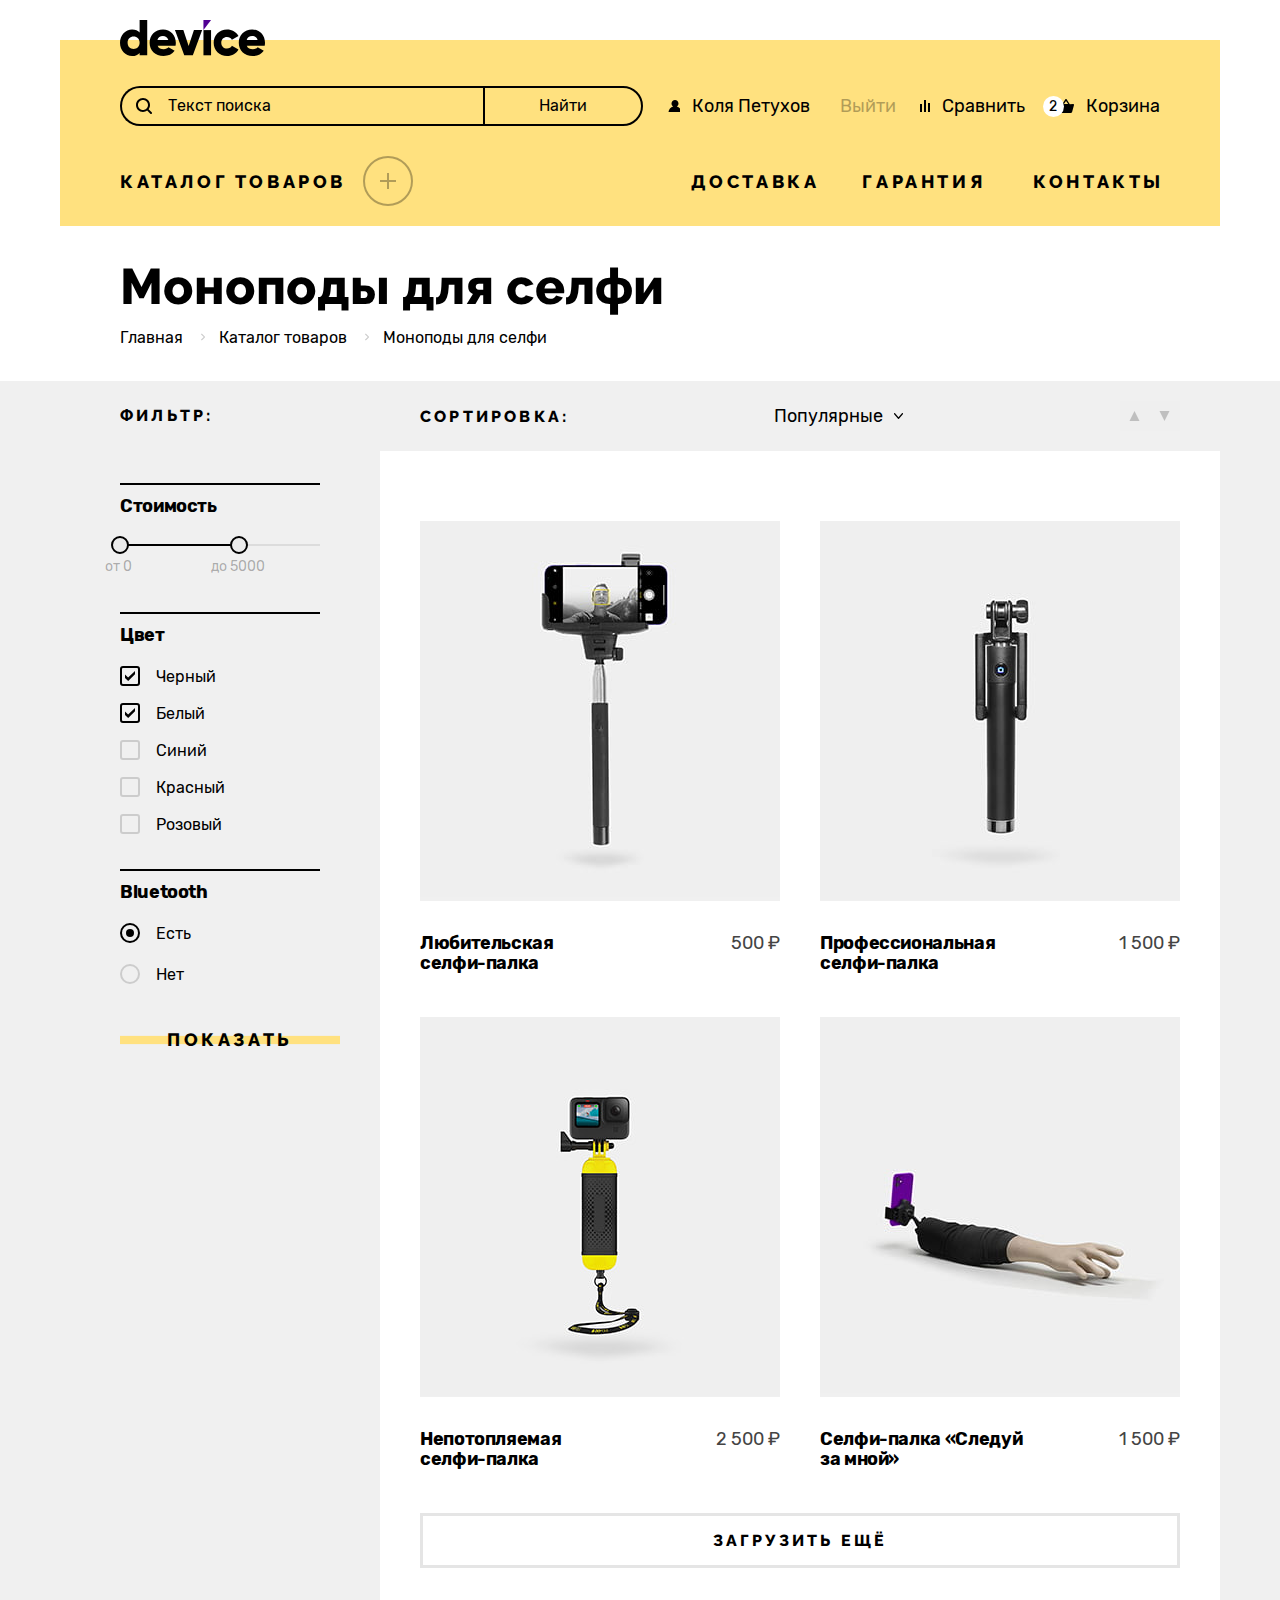
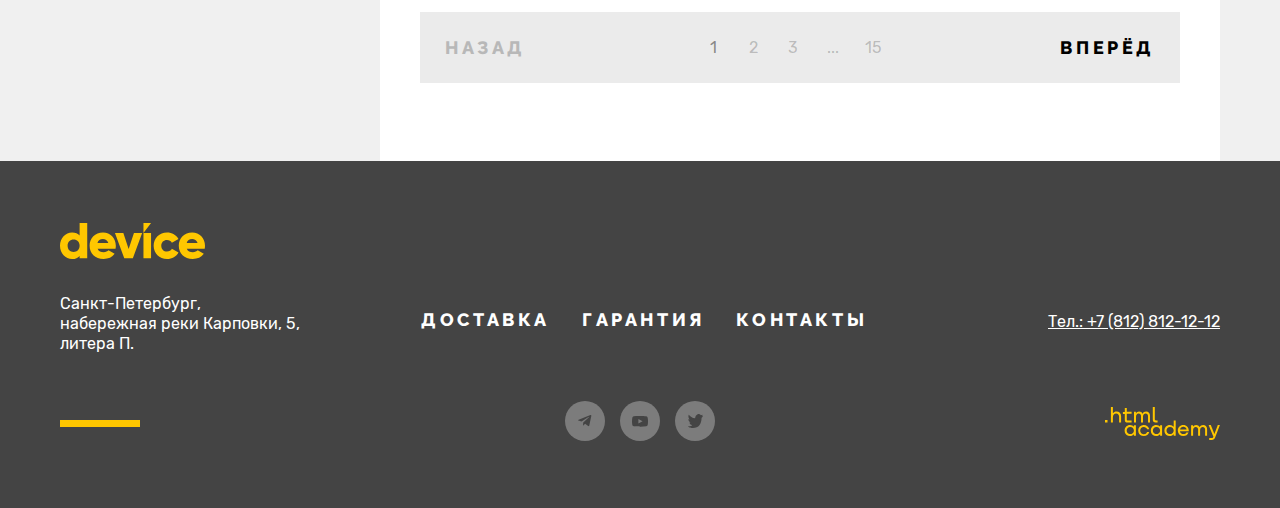
==== commit 8eb45234: "Merge pull request #3 from SquirrelPost/master" ====
--- a/catalog.html
+++ b/catalog.html
@@ -15,7 +15,7 @@
     <header class="main-header main-header-catalog">
       <div class="container">
         <a class="navigation-logo" href="index.html">
-          <img class="main-header-logo" src="images/logo-main.svg" width="145" height="36" alt="Логотип сайта Девайс.">
+          <img class="navigation-logo-img" src="images/logo-main.svg" width="145" height="36" alt="Логотип сайта Девайс.">
         </a>
         <nav class="navigation">
           <ul class="navigation-list">
@@ -69,7 +69,7 @@
                     <li class="basket-item">
                       <div class="basket-item-wrapper">
                         <img class="basket-item-image" src="/images/catalog/product-1.jpg" width="39" height="43"
-                          alt="">
+                          alt="Прямая тонкая металлическая селфи-палка с черными пластиковыми вставками.">
                         <a class="basket-item-title" href="#">Любительская <br>селфи-палка</a>
                       </div>
                       <button class="basket-item-button" type="button">
@@ -84,7 +84,7 @@
                     <li class="basket-item">
                       <div class="basket-item-wrapper">
                         <img class="basket-item-image" src="/images/catalog/product-2.jpg" width="39" height="43"
-                          alt="">
+                          alt="Массивная селфи-палка, покрытая черным пластиком, с круглой синей кнопкой на рукоятке.">
                         <a class="basket-item-title" href="#">Профессиональная<br> селфи-палка</a>
                       </div>
                       <button class="basket-item-button" type="button">
@@ -307,7 +307,8 @@
                 <!-- Для установления метки "NEW" на товар, добавить у li класс "new-product" -->
                 <li class="product-card">
                   <a class="product-card-link" href="#">
-                    <img class="product-card-image" src="images/catalog/product-1.jpg" width="360" height="380" alt="">
+                    <img class="product-card-image" src="images/catalog/product-1.jpg" width="360" height="380"
+                      alt="Прямая тонкая металлическая селфи-палка с черными пластиковыми вставками.">
                     <div class="product-card-content">
                       <h4 class="product-card-title">Любительская <br>селфи-палка</h4>
                       <span class="product-card-price">500 ₽</span>
@@ -319,7 +320,8 @@
                 </li>
                 <li class="product-card">
                   <a class="product-card-link" href="#">
-                    <img class="product-card-image" src="images/catalog/product-2.jpg" width="360" height="380" alt="">
+                    <img class="product-card-image" src="images/catalog/product-2.jpg" width="360" height="380"
+                      alt="Массивная селфи-палка, покрытая черным пластиком, с круглой синей кнопкой на рукоятке.">
                     <div class="product-card-content">
                       <h4 class="product-card-title">Профессиональная селфи-палка</h4>
                       <span class="product-card-price">1 500 ₽</span>
@@ -331,7 +333,8 @@
                 </li>
                 <li class="product-card">
                   <a class="product-card-link" href="#">
-                    <img class="product-card-image" src="images/catalog/product-3.jpg" width="360" height="380" alt="">
+                    <img class="product-card-image" src="images/catalog/product-3.jpg" width="360" height="380"
+                      alt="Фотоаппарат крепится к устройству с черно-желтым поплавком и ремешком с фиксатором на руку.">
                     <div class="product-card-content">
                       <h4 class="product-card-title">Непотопляемая <br>селфи-палка</h4>
                       <span class="product-card-price">2 500 ₽</span>
@@ -343,7 +346,8 @@
                 </li>
                 <li class="product-card">
                   <a class="product-card-link" href="#">
-                    <img class="product-card-image" src="images/catalog/product-4.jpg" width="360" height="380" alt="">
+                    <img class="product-card-image" src="images/catalog/product-4.jpg" width="360" height="380"
+                      alt="Телефон крепится к руке манекена для имитации известного стиля создания селфи.">
                     <div class="product-card-content">
                       <h4 class="product-card-title">Селфи-палка «Следуй за&nbsp;мной»</h4>
                       <span class="product-card-price">1 500 ₽</span>
@@ -386,8 +390,8 @@
 
     <footer class="main-footer">
       <div class="container">
-        <a class="footer-logo-link" href="index.html">
-          <img class="footer-logo" src="images/logo-footer.svg" width="145" height="36" alt="Логотип сайта Девайс.">
+        <a class="footer-logo" href="index.html">
+          <img class="footer-logo-img" src="images/logo-footer.svg" width="145" height="36" alt="Логотип сайта Девайс.">
         </a>
         <div class="footer-line">
           <section class="footer-contacts">
--- a/styles/styles.css
+++ b/styles/styles.css
@@ -134,8 +134,11 @@
 
 .button-basic {
   position: relative;
-  max-height: 40px;
+  min-height: 40px;
   padding: 10px 3px;
+  white-space: nowrap;
+  text-overflow: ellipsis;
+  overflow: hidden;
 }
 
 .button-basic::before {
@@ -180,28 +183,12 @@
 }
 
 .navigation-logo {
-  display: block;
+  display: inline-block;
   margin: 0;
   margin-bottom: 30px;
   position: relative;
-  outline: none;
   outline-offset: 2px;
-}
-
-.main-header-logo {
-  display: block;
-}
-
-.navigation-logo::after {
-  content: "";
-  position: absolute;
-  top: 50%;
-  left: 0;
-  transform: translateY(-50%);
-  outline: 2px solid var(--extra-purple);
-  width: 149px;
-  height: 40px;
-  display: none;
+  line-height: 0;
 }
 
 .navigation-logo:hover {
@@ -212,20 +199,25 @@
   opacity: 0.3;
 }
 
-.navigation-logo:focus::after {
-  display: inline-block;
+.navigation-logo:focus {
+  outline: 2px solid var(--extra-purple);
 }
 
 .navigation-list {
   display: flex;
   flex-wrap: wrap;
   margin: 0;
-  margin-bottom: 30px;
+  margin-bottom: 15px;
   padding: 0;
   list-style-type: none;
   align-items: center;
 }
 
+.navigation-item {
+  margin-right: 18px;
+  margin-bottom: 15px;
+}
+
 .navigation-item.search {
   margin-right: 25px;
 }
@@ -236,6 +228,10 @@
 
 .navigation-item.compare {
   margin-right: 18px;
+}
+
+.navigation-item.basket {
+  margin-right: 0;
 }
 
 .navigation-menu {
@@ -902,12 +898,17 @@
 }
 
 .feature-list {
+  width: 100%;
+  max-width: 400px;
   margin: 0;
   padding: 0;
   list-style-type: none;
   display: grid;
-  grid-template-columns: max-content max-content max-content;
+  grid-template-columns: repeat(3, max-content);
   row-gap: 12px;
+  white-space: nowrap;
+  text-overflow: ellipsis;
+  overflow: hidden;
 }
 
 .short-gap {
@@ -966,6 +967,11 @@
   letter-spacing: -0.02em;
   text-align: start;
   height: 60px;
+  width: 100%;
+  max-width: 160px;
+  white-space: nowrap;
+  text-overflow: ellipsis;
+  overflow: hidden;
 }
 
 .category-virtuality::before {
@@ -1001,23 +1007,16 @@
   opacity: 0.3;
 }
 
-.product-category-title::after {
-  content: "";
-  position: absolute;
-  top: 0;
-  left: 0;
-  border: 2px solid var(--extra-purple);
-  width: 100%;
-  height: 100%;
-  display: none;
-}
-
-.product-category-link:focus .product-category-title::after {
-  display: block;
-}
-
 .product-category-link:focus {
   outline: none;
+}
+
+.product-category-item {
+  outline-offset: 2px;
+}
+
+.product-category-item:focus-within {
+  outline: 2px solid var(--extra-purple);
 }
 
 /* Services-block */
@@ -1381,6 +1380,7 @@
 }
 
 .subscribe-button {
+  max-width: 255px;
   padding: 15px 36px;
   border: 3px solid var(--basic-dark-grey);
   outline-offset: 2px;
@@ -1405,6 +1405,7 @@
 }
 
 .subscribe-for-free {
+  max-width: 160px;
   margin: 0;
   align-self: center;
 }
@@ -1420,40 +1421,25 @@
   padding: 62px 0;
 }
 
-.footer-logo-link {
-  display: block;
+.footer-logo {
+  display: inline-block;
   margin: 0;
   margin-bottom: 35px;
   position: relative;
-  outline: none;
-}
-
-.footer-logo {
-  display: block;
-}
-
-.footer-logo-link::after {
-  content: "";
-  position: absolute;
-  top: 50%;
-  left: 0;
-  transform: translateY(-50%);
-  outline: 2px solid var(--extra-purple);
-  width: 149px;
-  height: 40px;
-  display: none;
-}
-
-.footer-logo-link:hover {
+  outline-offset: 2px;
+  line-height: 0;
+}
+
+.footer-logo:hover {
   opacity: 0.6;
 }
 
-.footer-logo-link:active {
-  opacity: 0.3;
-}
-
-.footer-logo-link:focus::after {
-  display: inline-block;
+.footer-logo:active {
+  opacity: 0.3;
+}
+
+.footer-logo:focus {
+  outline: 2px solid var(--extra-purple);
 }
 
 .footer-line {
@@ -1499,6 +1485,10 @@
   display: grid;
   grid-template-columns: repeat(3, max-content);
   gap: 32px;
+}
+
+.footer-services-item {
+  max-width: 130px;
 }
 
 .footer-services-link {
@@ -1541,6 +1531,7 @@
 }
 
 .footer-phone {
+  max-width: 175px;
   margin-left: 60px;
 }
 
@@ -1626,6 +1617,10 @@
 .footer-social-item:not(:last-child) {
   margin-right: 15px;
   margin-bottom: 5px;
+}
+
+.footer-html {
+  max-width: 175px;
 }
 
 .htmlacademy-link {
@@ -1917,11 +1912,13 @@
 
 .catalog-filter-item {
   display: flex;
-  max-height: 24px;
+  flex-wrap: wrap;
+  max-width: 200px;
+  max-height: 25px;
 }
 
 .catalog-filter-item:not(:last-child) {
-  margin-bottom: 13px;
+  margin-bottom: 12px;
 }
 
 .control {
@@ -2017,6 +2014,9 @@
 .button-filter {
   width: 100%;
   max-width: 220px;
+  white-space: nowrap;
+  text-overflow: ellipsis;
+  overflow: hidden;
   z-index: 0;
 }
 
@@ -2110,6 +2110,7 @@
 
 .sorting-view-button:focus {
   outline: 2px solid var(--extra-purple);
+  z-index: 1;
 }
 
 /* Product-cards */
@@ -2287,12 +2288,14 @@
 
 .pagination-button {
   display: block;
+  max-width: 200px;
   padding: 25px;
   outline-offset: 2px;
 }
 
 .pagination-disabled {
   display: block;
+  max-width: 200px;
   padding: 25px;
   color: var(--basic-dark);
   opacity: 0.3;
